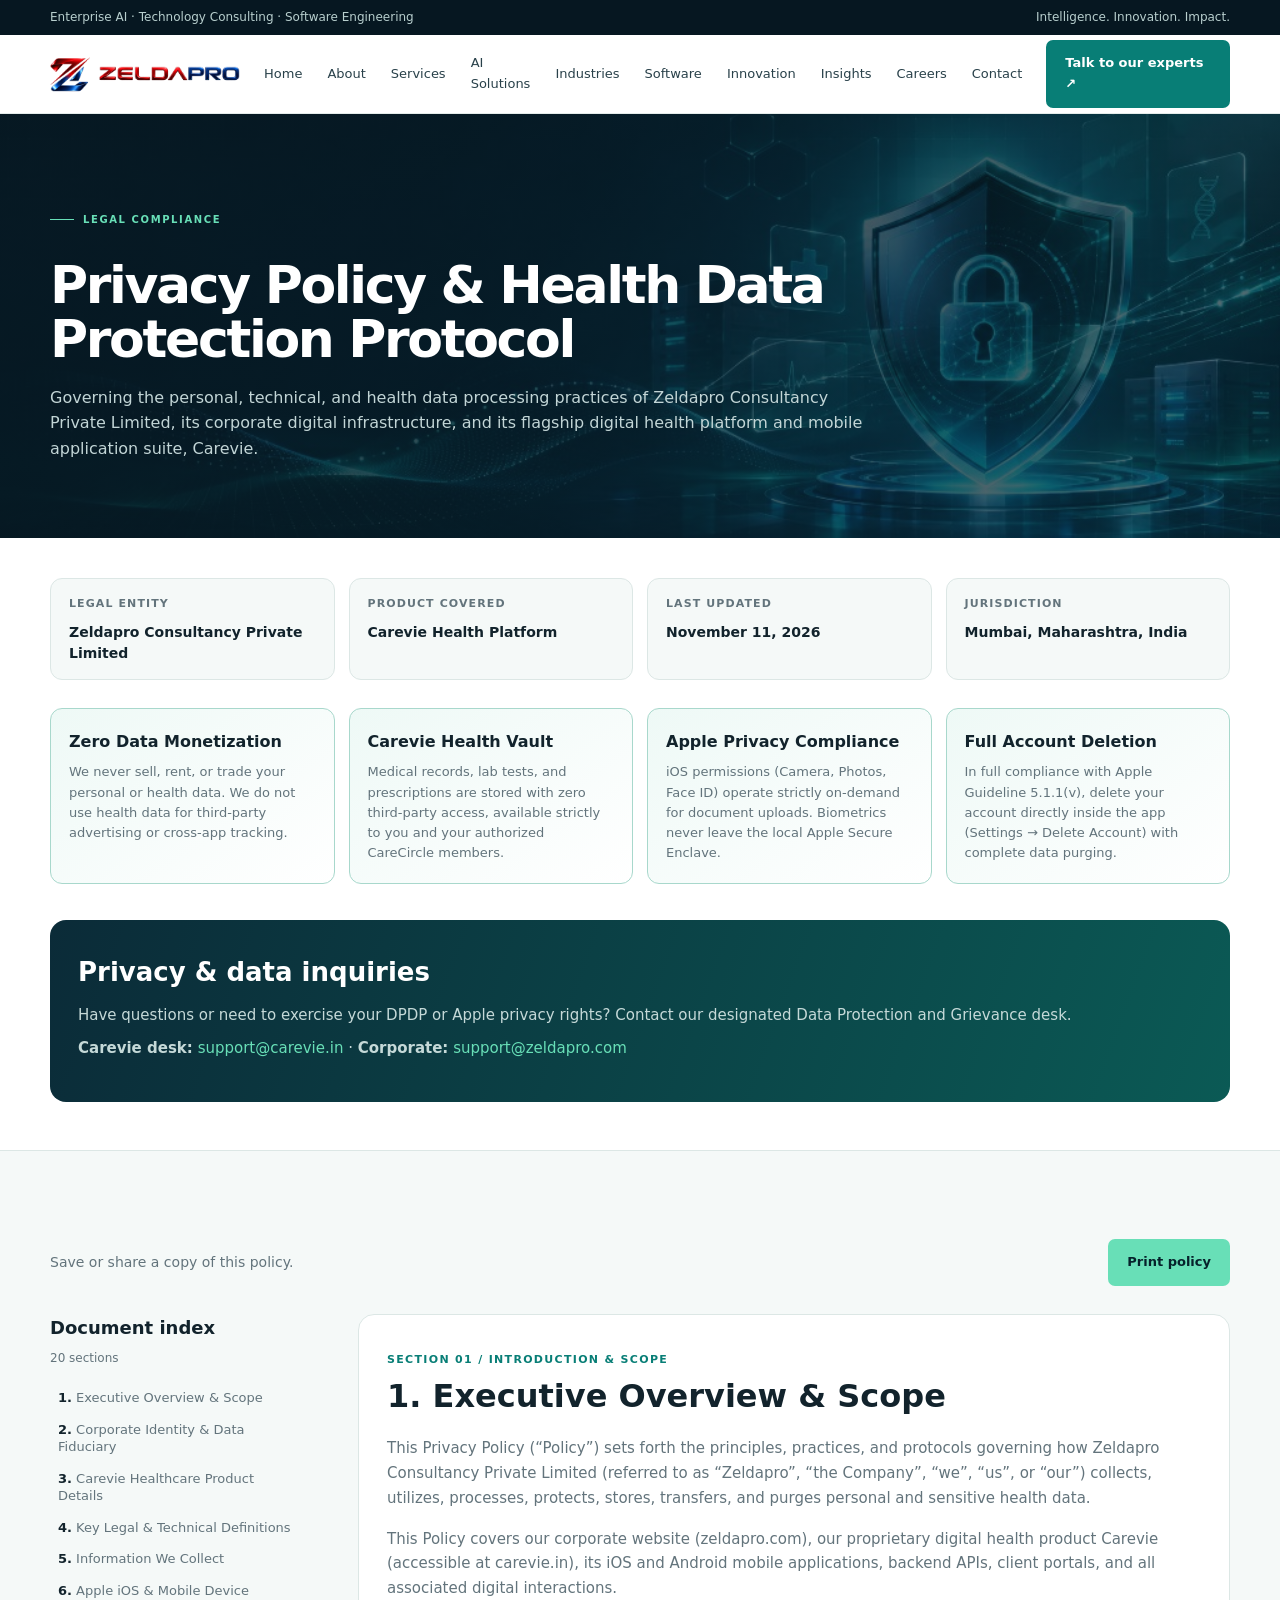
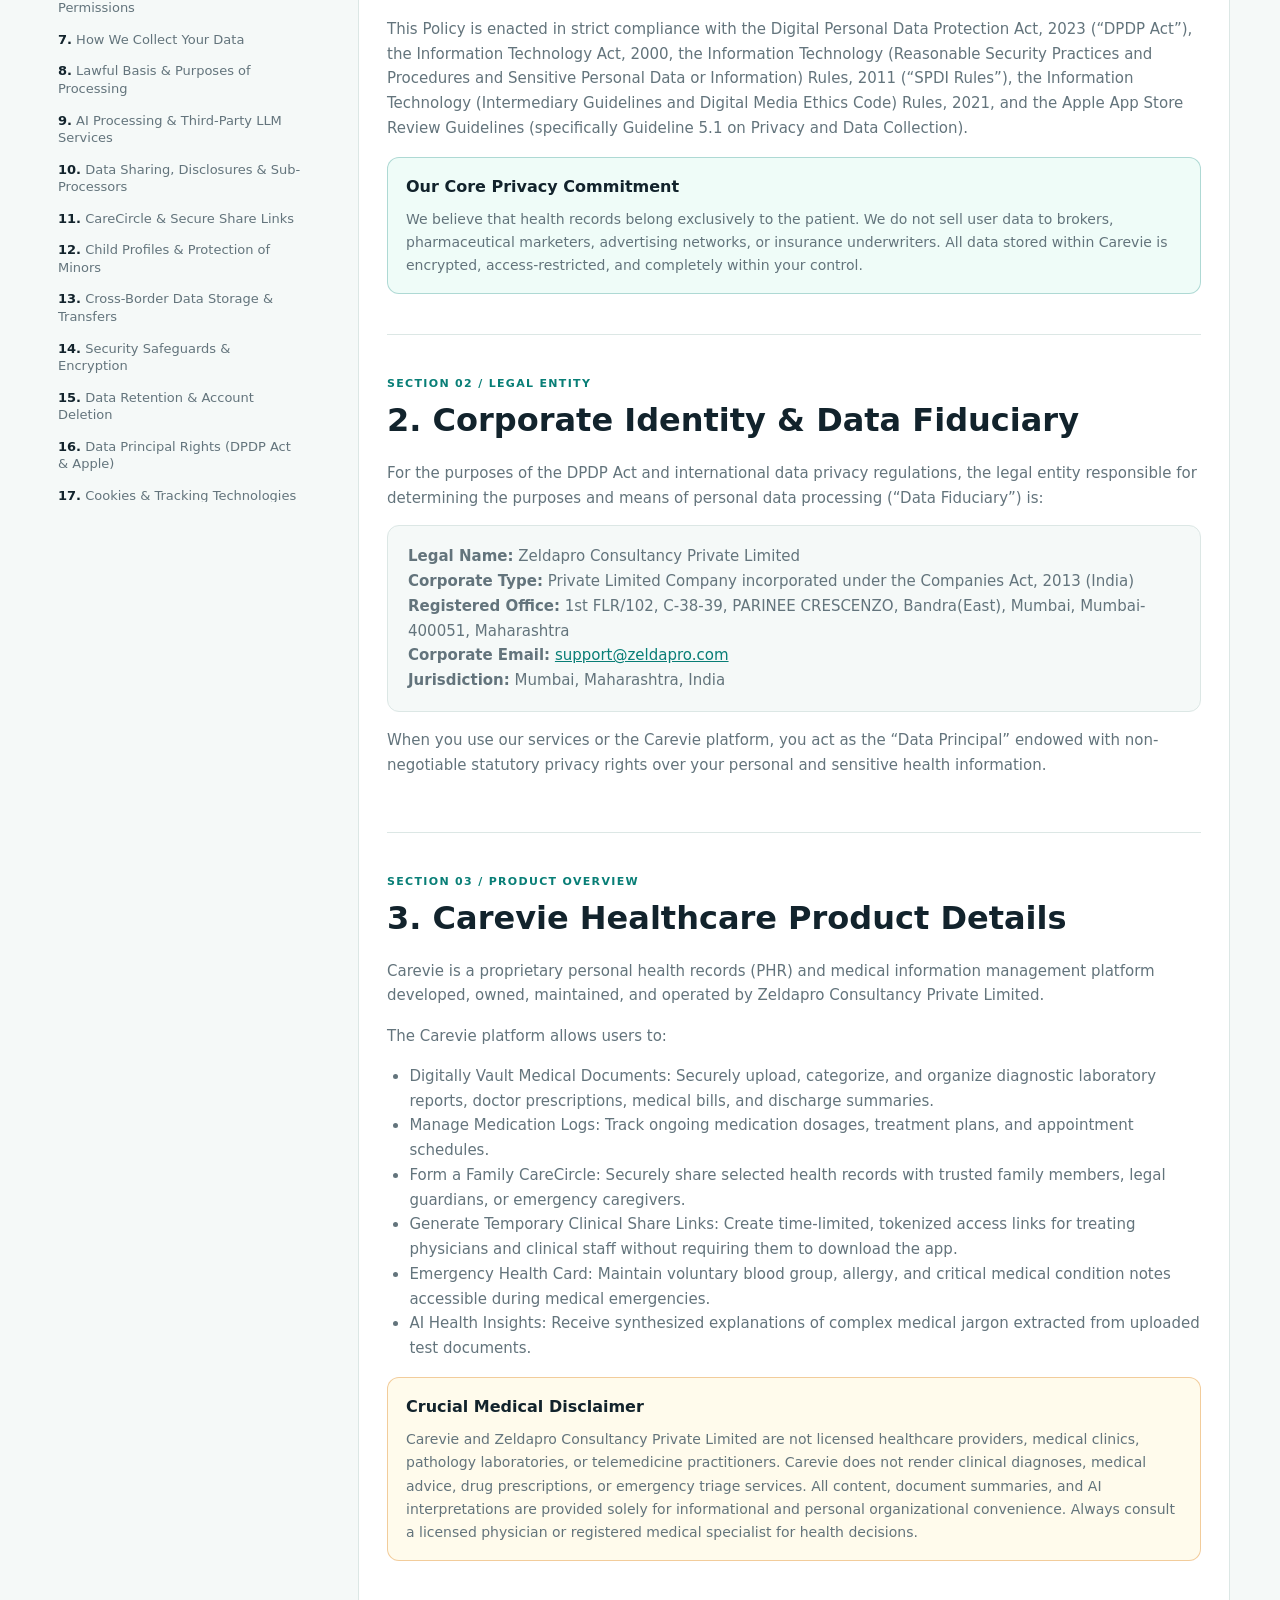
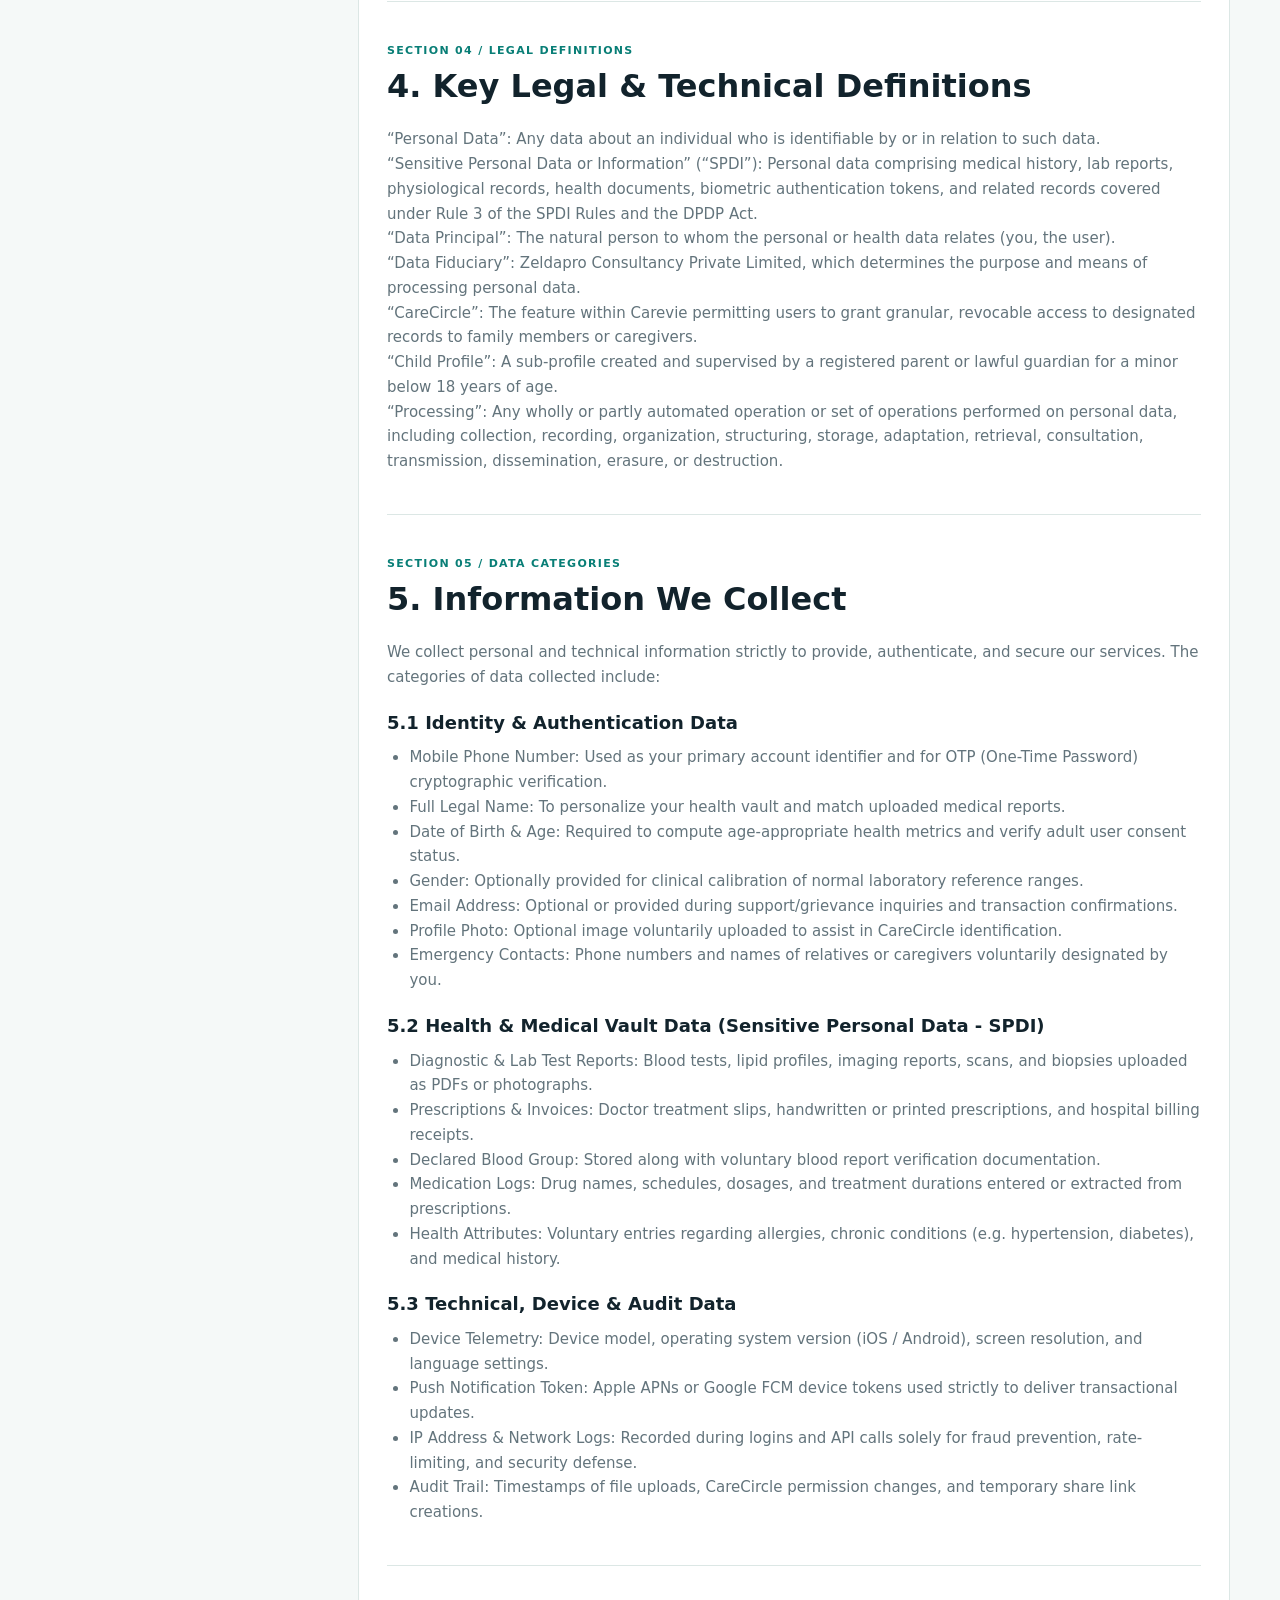
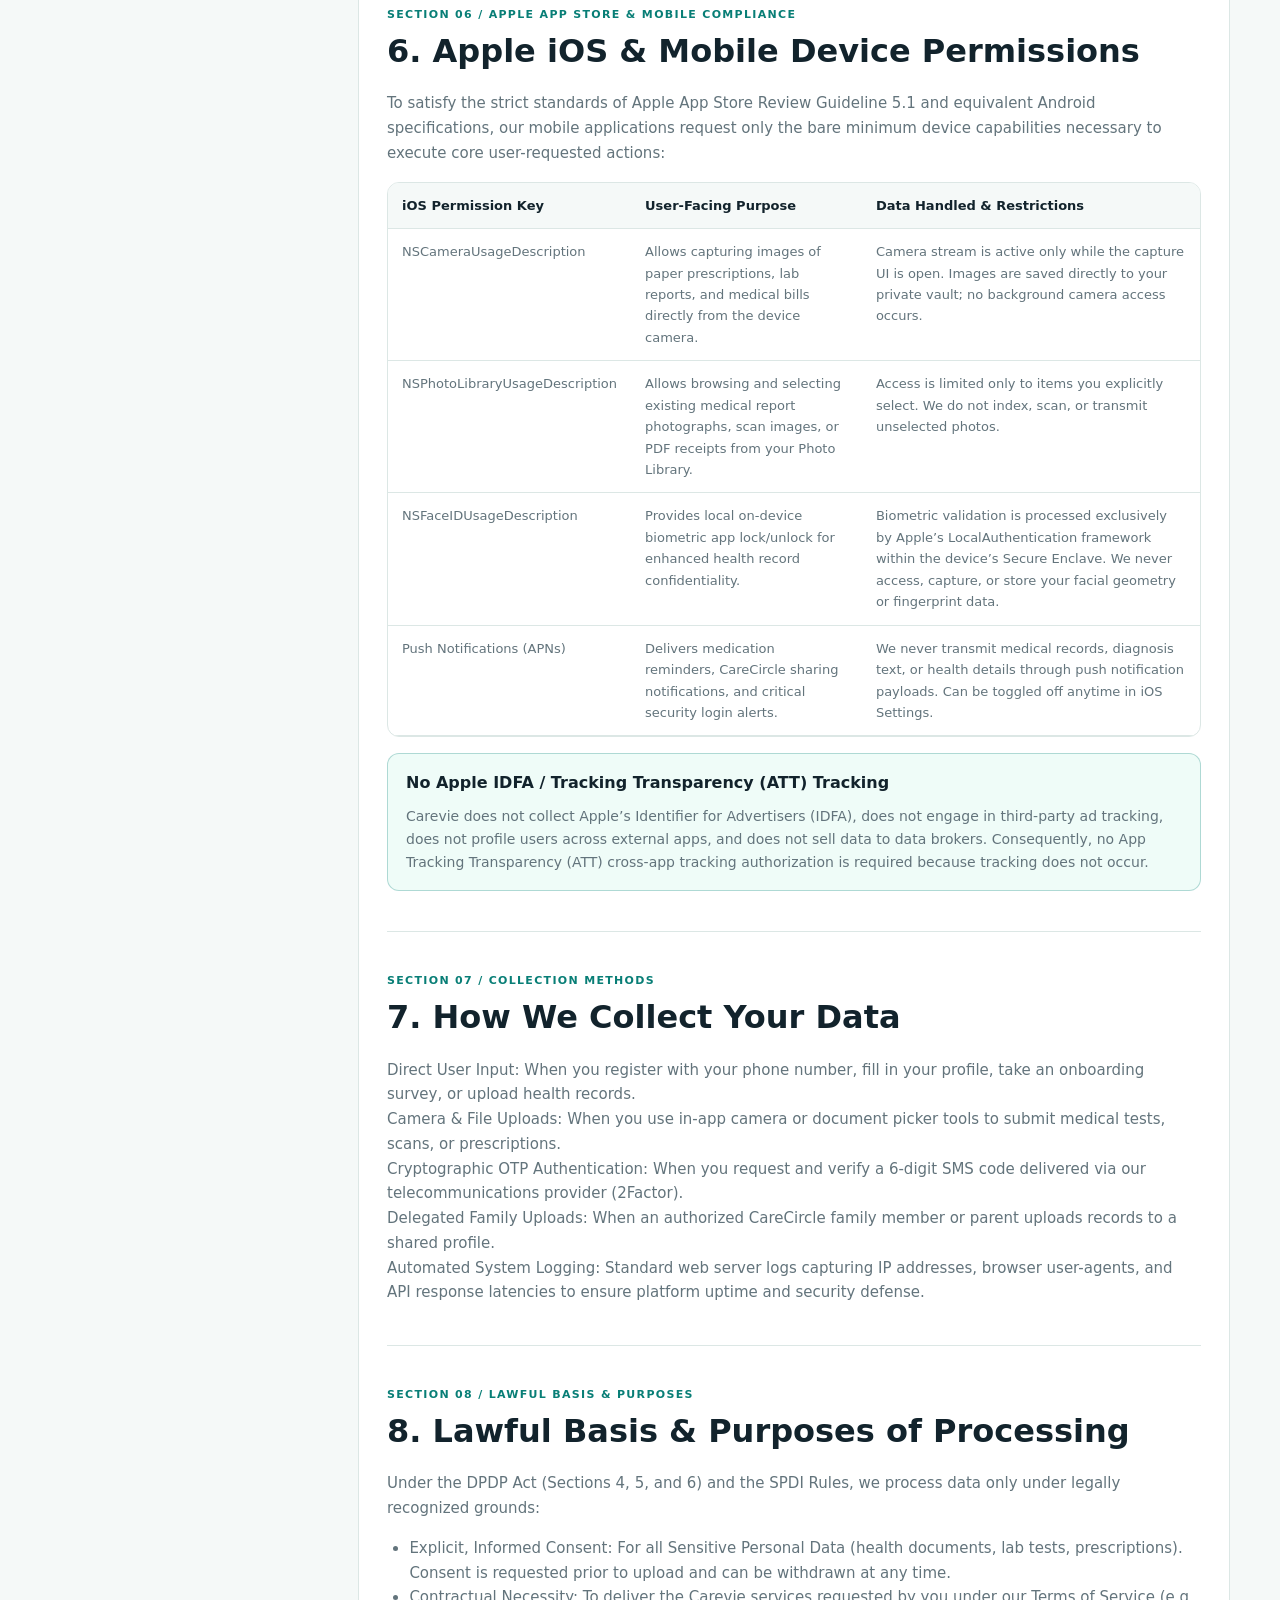
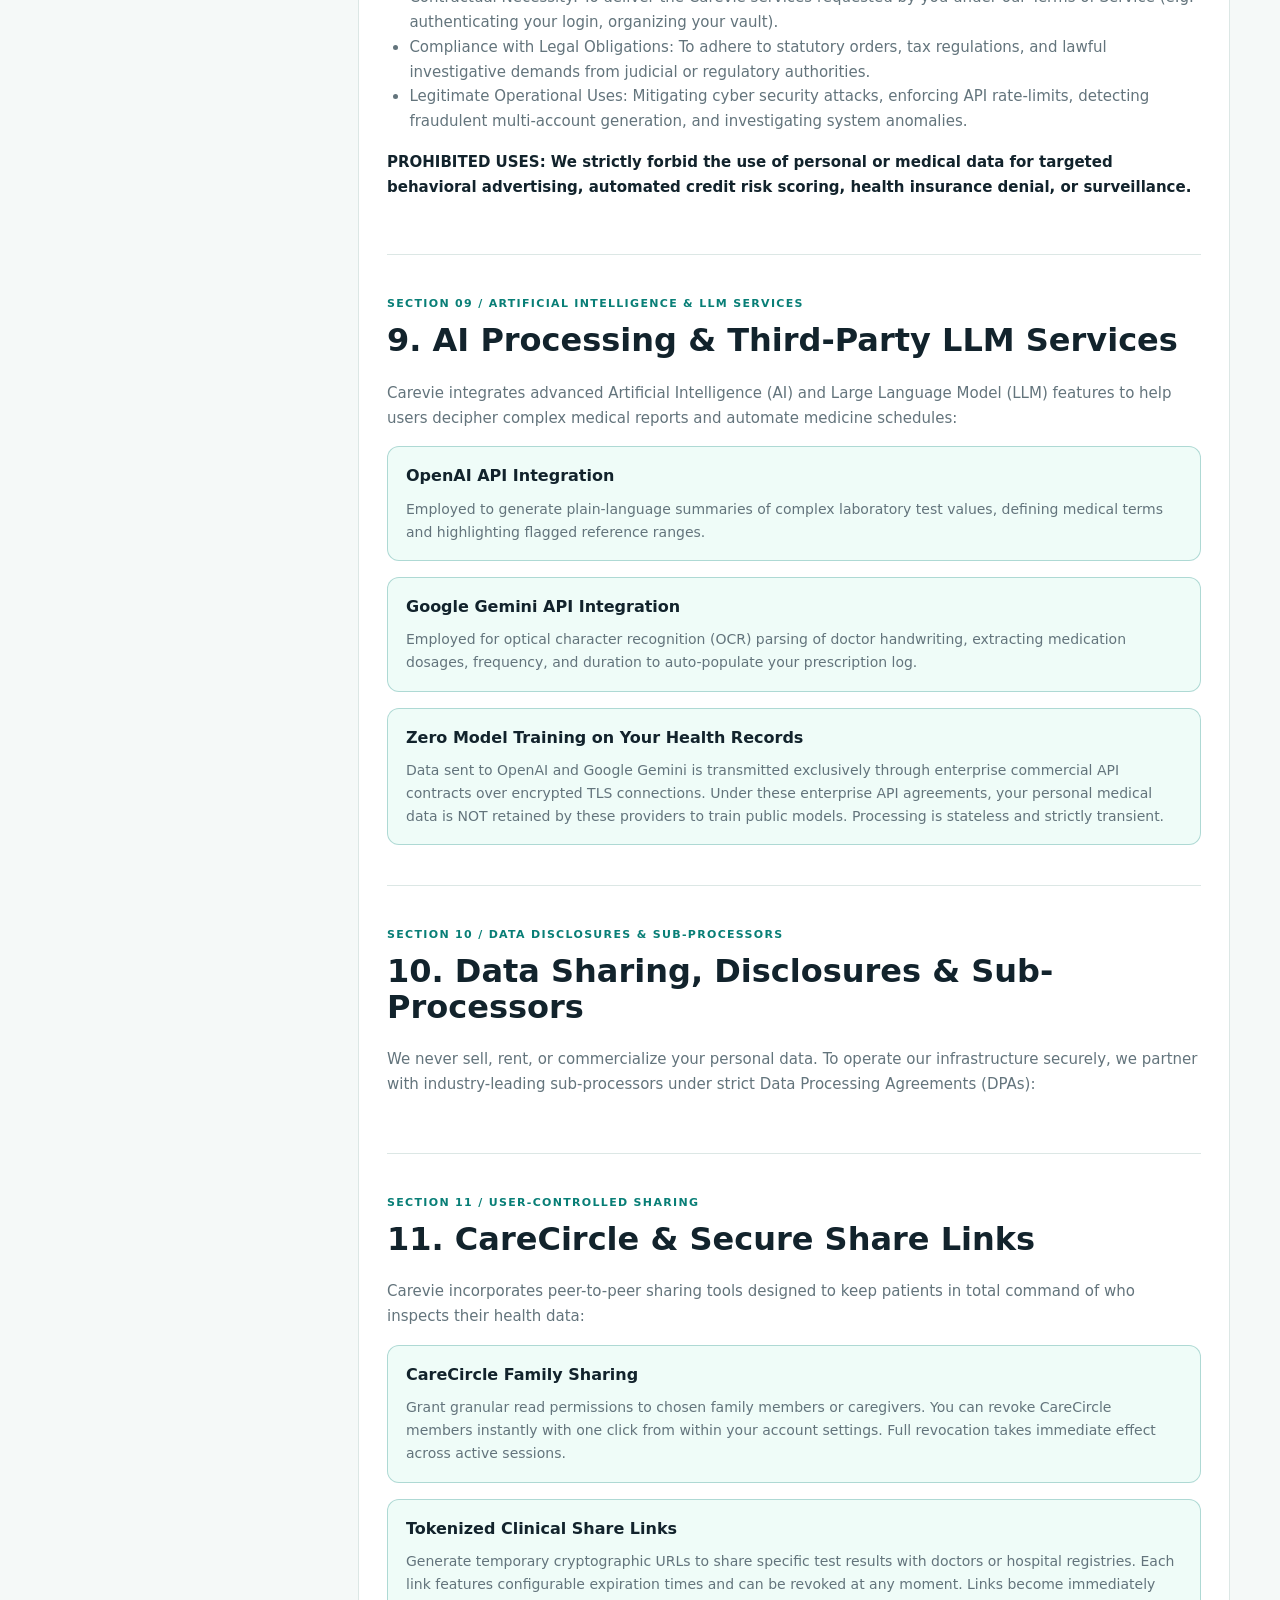
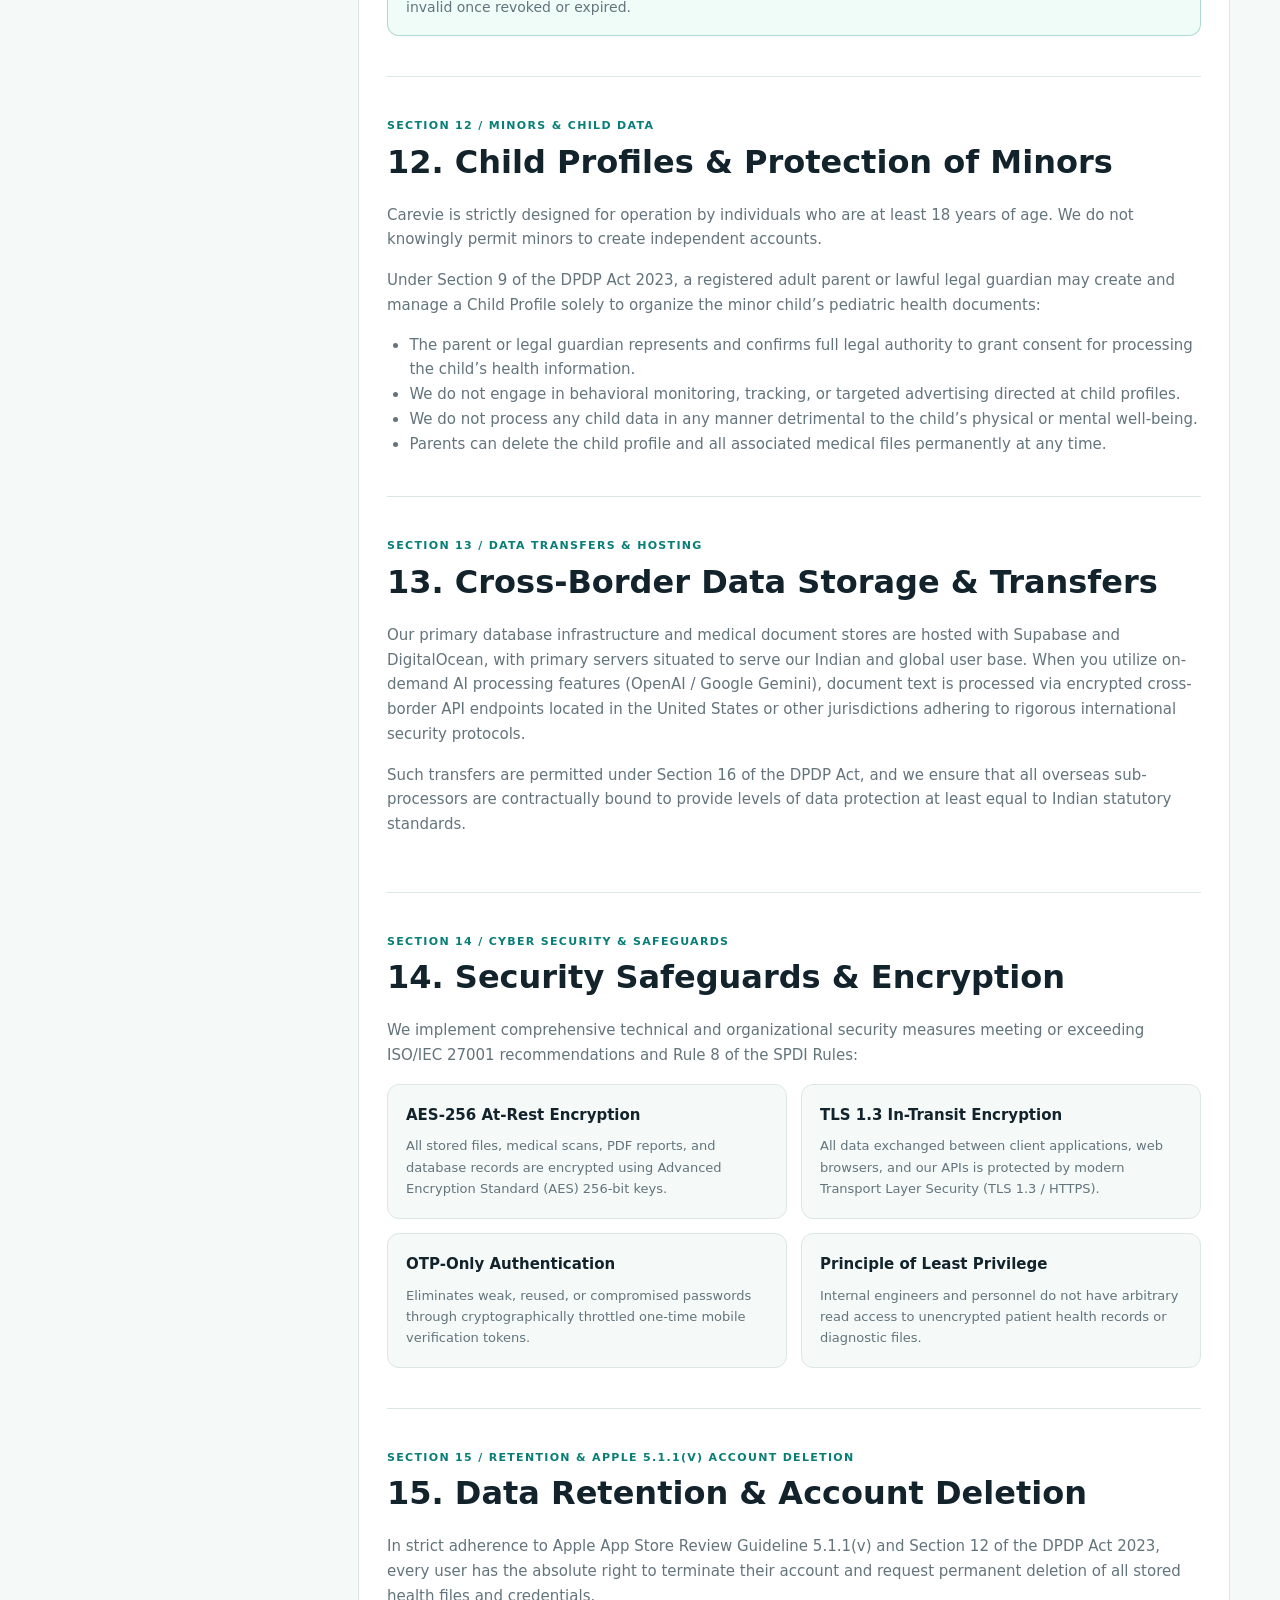
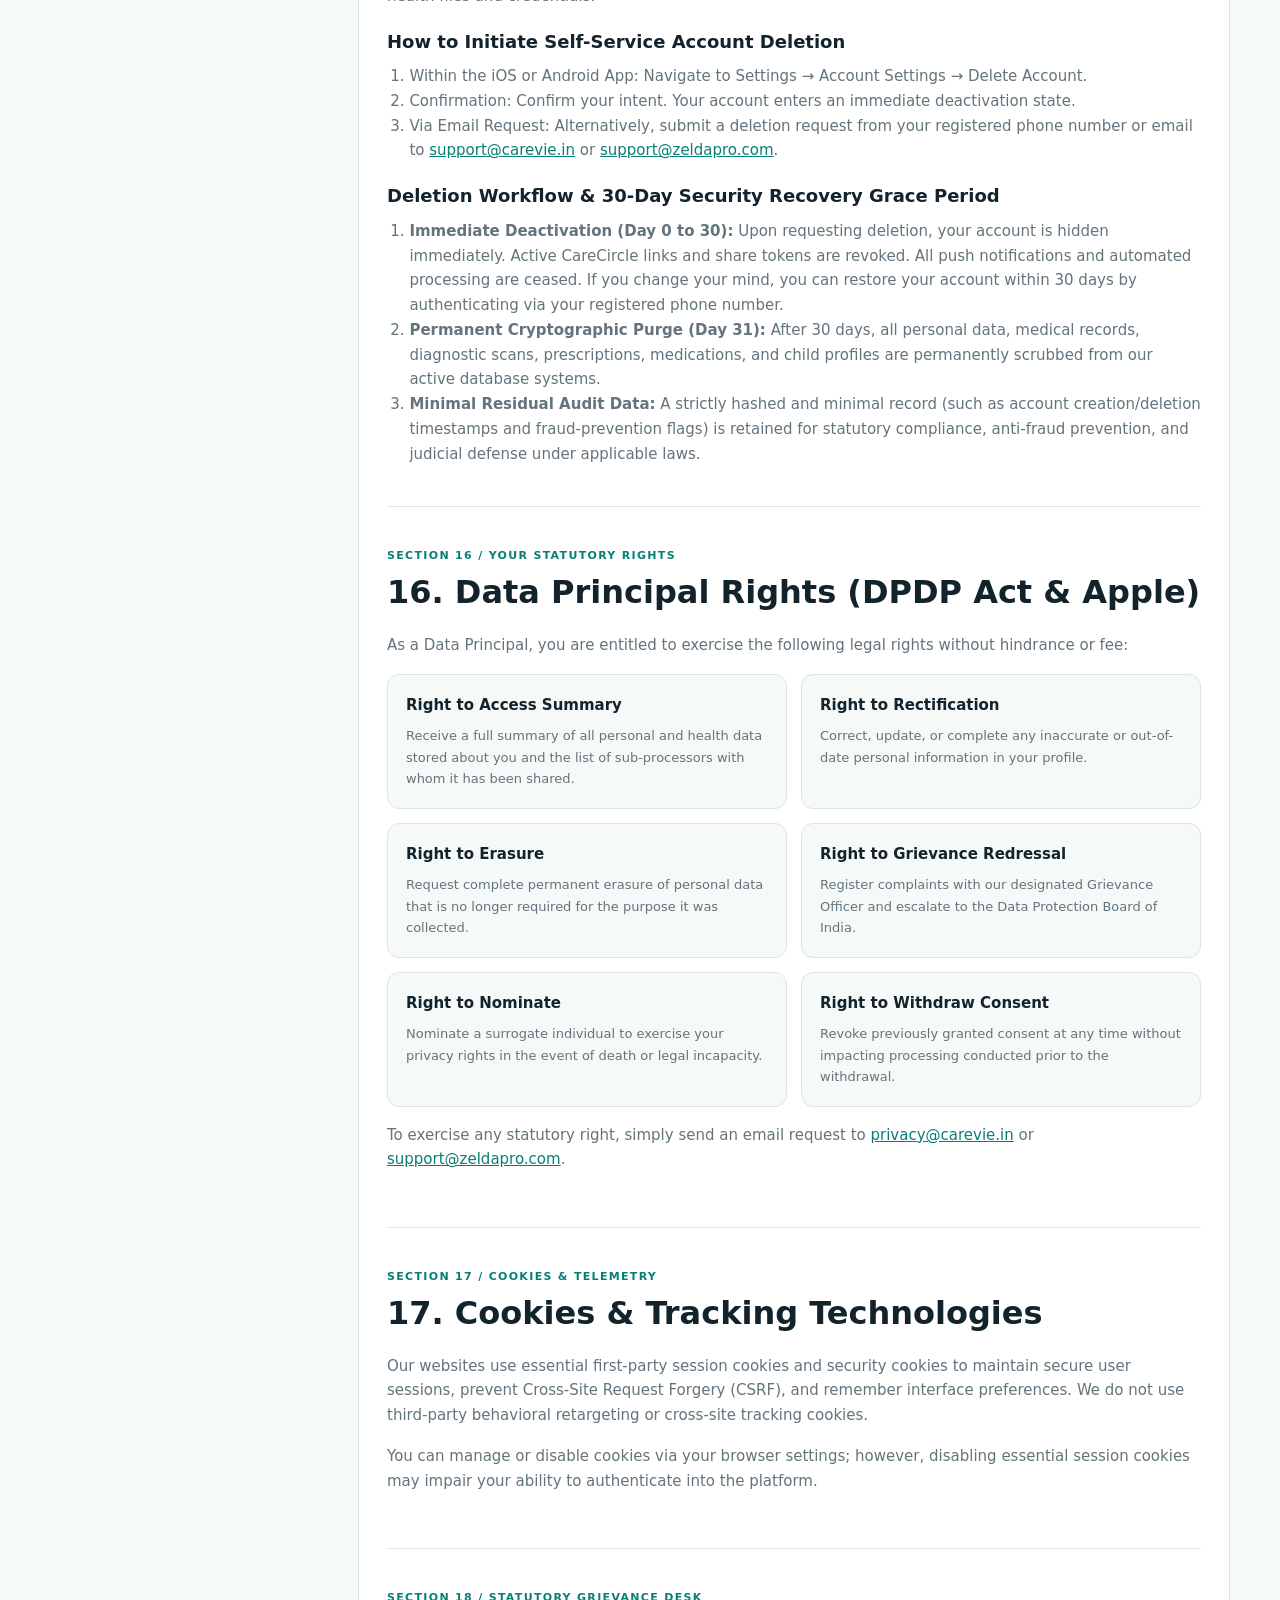
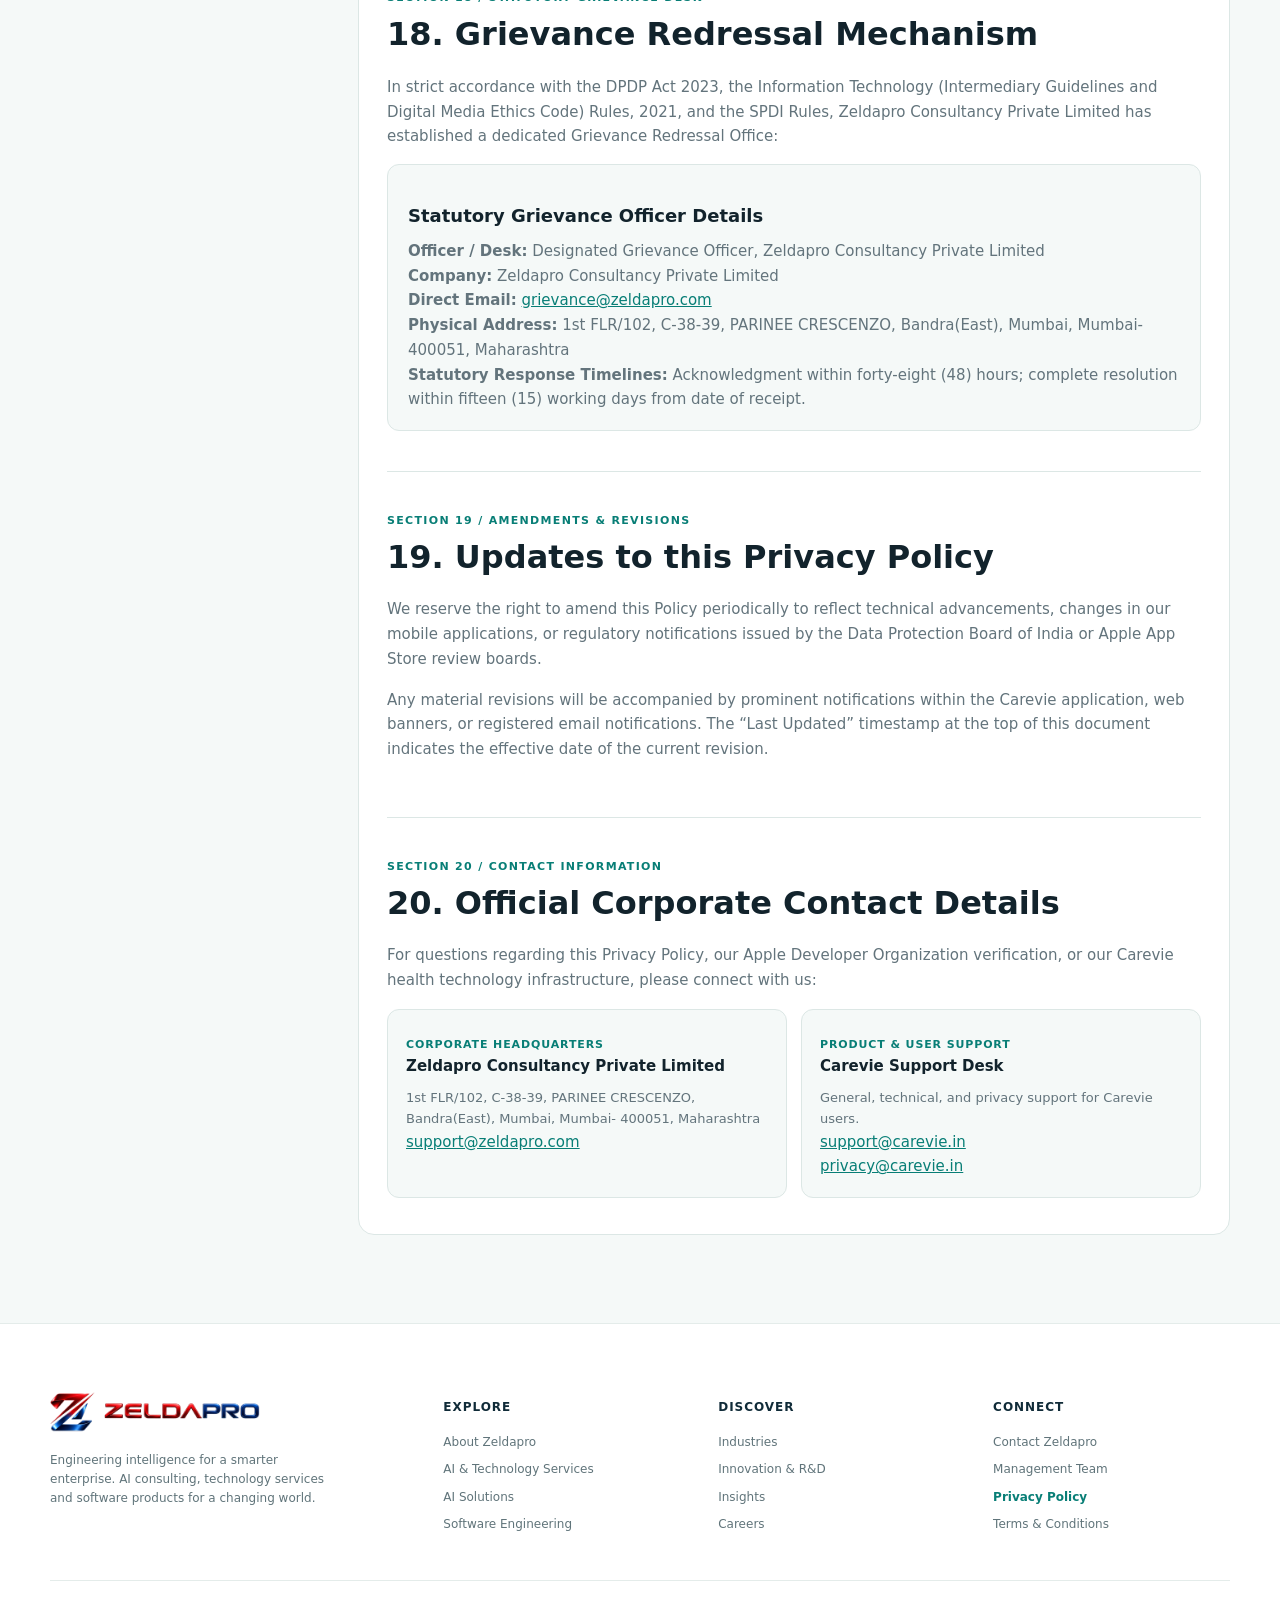
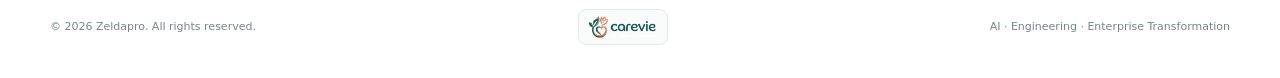
==== privacy.html @ 81f926fd "first commit" ====
<!doctype html>
<html lang="en"><head><meta charset="utf-8"><meta name="viewport" content="width=device-width, initial-scale=1">
<title>Privacy Policy | Zeldapro</title><meta name="description" content="Governing the personal, technical, and health data processing practices of Zeldapro Consultancy Private Limited, its corporate digital infrastructure, and its flagship digital health platform and mobile application suite, Carevie.">
<meta name="theme-color" content="#081d29"><link rel="icon" href="assets/Zeldalogo-CAKomwG1.png" type="image/png"><link rel="apple-touch-icon" href="assets/Zeldalogo-CAKomwG1.png"><link rel="canonical" href="https://www.zeldapro.com/privacy.html">
<meta property="og:title" content="Privacy Policy | Zeldapro"><meta property="og:description" content="Governing the personal, technical, and health data processing practices of Zeldapro Consultancy Private Limited, its corporate digital infrastructure, and its flagship digital health platform and mobile application suite, Carevie."><meta property="og:type" content="website">
<link rel="stylesheet" href="assets/styles.css"><link rel="stylesheet" href="privacy.css"></head><body data-pp-page="true">
<div class="topbar"><div class="container"><span>Enterprise AI · Technology Consulting · Software Engineering</span><span>Intelligence. Innovation. Impact.</span></div></div>
<header class="site-header"><div class="container nav"><a class="brand" href="index.html" aria-label="Zeldapro home"><img src="assets/zeldapro-logo-horizontal.png" alt="Zeldapro" class="brand-logo"></a><button class="menu-toggle" aria-label="Toggle navigation" aria-expanded="false">Menu</button><nav class="nav-links"><a class="" href="index.html">Home</a><a class="" href="about.html">About</a><a class="" href="services.html">Services</a><a class="" href="solutions.html">AI Solutions</a><a class="" href="industries.html">Industries</a><a class="" href="software.html">Software</a><a class="" href="innovation.html">Innovation</a><a class="" href="insights.html">Insights</a><a class="" href="careers.html">Careers</a><a class="" href="contact.html">Contact</a></nav><a class="nav-cta" href="contact.html">Talk to our experts ↗</a></div></header>
<main>
<section class="pp-hero" aria-labelledby="pp-hero-title">
<div class="pp-hero__bg" role="img" aria-label="Abstract technology background"></div>
<div class="container pp-hero__inner">
<p class="eyebrow">Legal compliance</p>
<h1 id="pp-hero-title">Privacy Policy &amp; Health Data Protection Protocol</h1>
<p class="pp-hero__lead">Governing the personal, technical, and health data processing practices of Zeldapro Consultancy Private Limited, its corporate digital infrastructure, and its flagship digital health platform and mobile application suite, Carevie.</p>
</div>
</section>
<section class="pp-band pp-band--meta">
<div class="container"><div class="pp-meta-grid"><article class="pp-meta-card"><p class="pp-meta-card__label">Legal entity</p><p class="pp-meta-card__value">Zeldapro Consultancy Private Limited</p></article><article class="pp-meta-card"><p class="pp-meta-card__label">Product covered</p><p class="pp-meta-card__value">Carevie Health Platform</p></article><article class="pp-meta-card"><p class="pp-meta-card__label">Last updated</p><p class="pp-meta-card__value">November 11, 2026</p></article><article class="pp-meta-card"><p class="pp-meta-card__label">Jurisdiction</p><p class="pp-meta-card__value">Mumbai, Maharashtra, India</p></article></div>
<div class="pp-highlight-grid"><article class="pp-highlight"><h2 class="pp-highlight__title">Zero Data Monetization</h2><p class="pp-highlight__body">We never sell, rent, or trade your personal or health data. We do not use health data for third-party advertising or cross-app tracking.</p></article><article class="pp-highlight"><h2 class="pp-highlight__title">Carevie Health Vault</h2><p class="pp-highlight__body">Medical records, lab tests, and prescriptions are stored with zero third-party access, available strictly to you and your authorized CareCircle members.</p></article><article class="pp-highlight"><h2 class="pp-highlight__title">Apple Privacy Compliance</h2><p class="pp-highlight__body">iOS permissions (Camera, Photos, Face ID) operate strictly on-demand for document uploads. Biometrics never leave the local Apple Secure Enclave.</p></article><article class="pp-highlight"><h2 class="pp-highlight__title">Full Account Deletion</h2><p class="pp-highlight__body">In full compliance with Apple Guideline 5.1.1(v), delete your account directly inside the app (Settings → Delete Account) with complete data purging.</p></article></div>
<div class="pp-inquiries">
<h2>Privacy &amp; data inquiries</h2>
<p>Have questions or need to exercise your DPDP or Apple privacy rights? Contact our designated Data Protection and Grievance desk.</p>
<p><strong>Carevie desk:</strong> <a href="mailto:support@carevie.in">support@carevie.in</a> · <strong>Corporate:</strong> <a href="mailto:support@zeldapro.com">support@zeldapro.com</a></p>
</div></div>
</section>
<section class="section pp-doc-section">
<div class="container">
<div class="pp-toolbar"><p>Save or share a copy of this policy.</p><button type="button" class="btn btn-primary" id="pp-print-btn">Print policy</button></div>
<div id="privacy-policy-printable" class="pp-doc-layout">
<aside class="pp-index" aria-label="Privacy policy sections">
<h2 class="pp-index__title">Document index</h2>
<p class="pp-index__count">20 sections</p>
<nav><ol class="pp-index__list"><li><a href="#section-1"><span class="pp-index__num">1.</span> Executive Overview &amp; Scope</a></li><li><a href="#section-2"><span class="pp-index__num">2.</span> Corporate Identity &amp; Data Fiduciary</a></li><li><a href="#section-3"><span class="pp-index__num">3.</span> Carevie Healthcare Product Details</a></li><li><a href="#section-4"><span class="pp-index__num">4.</span> Key Legal &amp; Technical Definitions</a></li><li><a href="#section-5"><span class="pp-index__num">5.</span> Information We Collect</a></li><li><a href="#section-6"><span class="pp-index__num">6.</span> Apple iOS &amp; Mobile Device Permissions</a></li><li><a href="#section-7"><span class="pp-index__num">7.</span> How We Collect Your Data</a></li><li><a href="#section-8"><span class="pp-index__num">8.</span> Lawful Basis &amp; Purposes of Processing</a></li><li><a href="#section-9"><span class="pp-index__num">9.</span> AI Processing &amp; Third-Party LLM Services</a></li><li><a href="#section-10"><span class="pp-index__num">10.</span> Data Sharing, Disclosures &amp; Sub-Processors</a></li><li><a href="#section-11"><span class="pp-index__num">11.</span> CareCircle &amp; Secure Share Links</a></li><li><a href="#section-12"><span class="pp-index__num">12.</span> Child Profiles &amp; Protection of Minors</a></li><li><a href="#section-13"><span class="pp-index__num">13.</span> Cross-Border Data Storage &amp; Transfers</a></li><li><a href="#section-14"><span class="pp-index__num">14.</span> Security Safeguards &amp; Encryption</a></li><li><a href="#section-15"><span class="pp-index__num">15.</span> Data Retention &amp; Account Deletion</a></li><li><a href="#section-16"><span class="pp-index__num">16.</span> Data Principal Rights (DPDP Act &amp; Apple)</a></li><li><a href="#section-17"><span class="pp-index__num">17.</span> Cookies &amp; Tracking Technologies</a></li><li><a href="#section-18"><span class="pp-index__num">18.</span> Grievance Redressal Mechanism</a></li><li><a href="#section-19"><span class="pp-index__num">19.</span> Updates to this Privacy Policy</a></li><li><a href="#section-20"><span class="pp-index__num">20.</span> Official Corporate Contact Details</a></li></ol></nav>
</aside>
<div class="pp-doc">
<header class="pp-doc__print-header">
<p class="pp-doc__print-entity">Zeldapro Consultancy Private Limited</p>
<h2 class="pp-doc__print-title">Privacy Policy &amp; Health Data Protection Protocol</h2>
<p class="pp-doc__print-updated">Last updated: November 11, 2026</p>
</header>
<article id="section-1" class="pp-section"><p class="pp-section__label">SECTION 01 / INTRODUCTION &amp; SCOPE</p><h2 class="pp-section__title">1. Executive Overview &amp; Scope</h2><div class="pp-section__body"><p>This Privacy Policy (“Policy”) sets forth the principles, practices, and protocols governing how Zeldapro Consultancy Private Limited (referred to as “Zeldapro”, “the Company”, “we”, “us”, or “our”) collects, utilizes, processes, protects, stores, transfers, and purges personal and sensitive health data.</p><p>This Policy covers our corporate website (zeldapro.com), our proprietary digital health product Carevie (accessible at carevie.in), its iOS and Android mobile applications, backend APIs, client portals, and all associated digital interactions.</p><p>This Policy is enacted in strict compliance with the Digital Personal Data Protection Act, 2023 (“DPDP Act”), the Information Technology Act, 2000, the Information Technology (Reasonable Security Practices and Procedures and Sensitive Personal Data or Information) Rules, 2011 (“SPDI Rules”), the Information Technology (Intermediary Guidelines and Digital Media Ethics Code) Rules, 2021, and the Apple App Store Review Guidelines (specifically Guideline 5.1 on Privacy and Data Collection).</p><div class="pp-callout"><h3 class="pp-callout__title">Our Core Privacy Commitment</h3><div class="pp-callout__body"><p>We believe that health records belong exclusively to the patient. We do not sell user data to brokers, pharmaceutical marketers, advertising networks, or insurance underwriters. All data stored within Carevie is encrypted, access-restricted, and completely within your control.</p></div></div></div></article>
<article id="section-2" class="pp-section"><p class="pp-section__label">SECTION 02 / LEGAL ENTITY</p><h2 class="pp-section__title">2. Corporate Identity &amp; Data Fiduciary</h2><div class="pp-section__body"><p>For the purposes of the DPDP Act and international data privacy regulations, the legal entity responsible for determining the purposes and means of personal data processing (“Data Fiduciary”) is:</p><ul class="pp-list pp-list--boxed"><li><strong>Legal Name:</strong> Zeldapro Consultancy Private Limited</li><li><strong>Corporate Type:</strong> Private Limited Company incorporated under the Companies Act, 2013 (India)</li><li><strong>Registered Office:</strong> 1st FLR/102, C-38-39, PARINEE CRESCENZO, Bandra(East), Mumbai, Mumbai- 400051, Maharashtra</li><li><strong>Corporate Email:</strong> <a href="mailto:support@zeldapro.com">support@zeldapro.com</a></li><li><strong>Jurisdiction:</strong> Mumbai, Maharashtra, India</li></ul><p>When you use our services or the Carevie platform, you act as the “Data Principal” endowed with non-negotiable statutory privacy rights over your personal and sensitive health information.</p></div></article>
<article id="section-3" class="pp-section"><p class="pp-section__label">SECTION 03 / PRODUCT OVERVIEW</p><h2 class="pp-section__title">3. Carevie Healthcare Product Details</h2><div class="pp-section__body"><p>Carevie is a proprietary personal health records (PHR) and medical information management platform developed, owned, maintained, and operated by Zeldapro Consultancy Private Limited.</p><p>The Carevie platform allows users to:</p><ul class="pp-list pp-list--disc"><li>Digitally Vault Medical Documents: Securely upload, categorize, and organize diagnostic laboratory reports, doctor prescriptions, medical bills, and discharge summaries.</li><li>Manage Medication Logs: Track ongoing medication dosages, treatment plans, and appointment schedules.</li><li>Form a Family CareCircle: Securely share selected health records with trusted family members, legal guardians, or emergency caregivers.</li><li>Generate Temporary Clinical Share Links: Create time-limited, tokenized access links for treating physicians and clinical staff without requiring them to download the app.</li><li>Emergency Health Card: Maintain voluntary blood group, allergy, and critical medical condition notes accessible during medical emergencies.</li><li>AI Health Insights: Receive synthesized explanations of complex medical jargon extracted from uploaded test documents.</li></ul><div class="pp-callout pp-callout--warning"><h3 class="pp-callout__title">Crucial Medical Disclaimer</h3><div class="pp-callout__body"><p>Carevie and Zeldapro Consultancy Private Limited are not licensed healthcare providers, medical clinics, pathology laboratories, or telemedicine practitioners. Carevie does not render clinical diagnoses, medical advice, drug prescriptions, or emergency triage services. All content, document summaries, and AI interpretations are provided solely for informational and personal organizational convenience. Always consult a licensed physician or registered medical specialist for health decisions.</p></div></div></div></article>
<article id="section-4" class="pp-section"><p class="pp-section__label">SECTION 04 / LEGAL DEFINITIONS</p><h2 class="pp-section__title">4. Key Legal &amp; Technical Definitions</h2><div class="pp-section__body"><ul class="pp-list"><li>“Personal Data”: Any data about an individual who is identifiable by or in relation to such data.</li><li>“Sensitive Personal Data or Information” (“SPDI”): Personal data comprising medical history, lab reports, physiological records, health documents, biometric authentication tokens, and related records covered under Rule 3 of the SPDI Rules and the DPDP Act.</li><li>“Data Principal”: The natural person to whom the personal or health data relates (you, the user).</li><li>“Data Fiduciary”: Zeldapro Consultancy Private Limited, which determines the purpose and means of processing personal data.</li><li>“CareCircle”: The feature within Carevie permitting users to grant granular, revocable access to designated records to family members or caregivers.</li><li>“Child Profile”: A sub-profile created and supervised by a registered parent or lawful guardian for a minor below 18 years of age.</li><li>“Processing”: Any wholly or partly automated operation or set of operations performed on personal data, including collection, recording, organization, structuring, storage, adaptation, retrieval, consultation, transmission, dissemination, erasure, or destruction.</li></ul></div></article>
<article id="section-5" class="pp-section"><p class="pp-section__label">SECTION 05 / DATA CATEGORIES</p><h2 class="pp-section__title">5. Information We Collect</h2><div class="pp-section__body"><p>We collect personal and technical information strictly to provide, authenticate, and secure our services. The categories of data collected include:</p><h3 class="pp-subheading">5.1 Identity & Authentication Data</h3><ul class="pp-list pp-list--disc"><li>Mobile Phone Number: Used as your primary account identifier and for OTP (One-Time Password) cryptographic verification.</li><li>Full Legal Name: To personalize your health vault and match uploaded medical reports.</li><li>Date of Birth &amp; Age: Required to compute age-appropriate health metrics and verify adult user consent status.</li><li>Gender: Optionally provided for clinical calibration of normal laboratory reference ranges.</li><li>Email Address: Optional or provided during support/grievance inquiries and transaction confirmations.</li><li>Profile Photo: Optional image voluntarily uploaded to assist in CareCircle identification.</li><li>Emergency Contacts: Phone numbers and names of relatives or caregivers voluntarily designated by you.</li></ul><h3 class="pp-subheading">5.2 Health & Medical Vault Data (Sensitive Personal Data - SPDI)</h3><ul class="pp-list pp-list--disc"><li>Diagnostic &amp; Lab Test Reports: Blood tests, lipid profiles, imaging reports, scans, and biopsies uploaded as PDFs or photographs.</li><li>Prescriptions &amp; Invoices: Doctor treatment slips, handwritten or printed prescriptions, and hospital billing receipts.</li><li>Declared Blood Group: Stored along with voluntary blood report verification documentation.</li><li>Medication Logs: Drug names, schedules, dosages, and treatment durations entered or extracted from prescriptions.</li><li>Health Attributes: Voluntary entries regarding allergies, chronic conditions (e.g. hypertension, diabetes), and medical history.</li></ul><h3 class="pp-subheading">5.3 Technical, Device & Audit Data</h3><ul class="pp-list pp-list--disc"><li>Device Telemetry: Device model, operating system version (iOS / Android), screen resolution, and language settings.</li><li>Push Notification Token: Apple APNs or Google FCM device tokens used strictly to deliver transactional updates.</li><li>IP Address &amp; Network Logs: Recorded during logins and API calls solely for fraud prevention, rate-limiting, and security defense.</li><li>Audit Trail: Timestamps of file uploads, CareCircle permission changes, and temporary share link creations.</li></ul></div></article>
<article id="section-6" class="pp-section"><p class="pp-section__label">SECTION 06 / APPLE APP STORE &amp; MOBILE COMPLIANCE</p><h2 class="pp-section__title">6. Apple iOS &amp; Mobile Device Permissions</h2><div class="pp-section__body"><p>To satisfy the strict standards of Apple App Store Review Guideline 5.1 and equivalent Android specifications, our mobile applications request only the bare minimum device capabilities necessary to execute core user-requested actions:</p><div class="pp-table-wrap"><table class="pp-table"><thead><tr><th>iOS Permission Key</th><th>User-Facing Purpose</th><th>Data Handled &amp; Restrictions</th></tr></thead><tbody><tr><td>NSCameraUsageDescription</td><td>Allows capturing images of paper prescriptions, lab reports, and medical bills directly from the device camera.</td><td>Camera stream is active only while the capture UI is open. Images are saved directly to your private vault; no background camera access occurs.</td></tr><tr><td>NSPhotoLibraryUsageDescription</td><td>Allows browsing and selecting existing medical report photographs, scan images, or PDF receipts from your Photo Library.</td><td>Access is limited only to items you explicitly select. We do not index, scan, or transmit unselected photos.</td></tr><tr><td>NSFaceIDUsageDescription</td><td>Provides local on-device biometric app lock/unlock for enhanced health record confidentiality.</td><td>Biometric validation is processed exclusively by Apple’s LocalAuthentication framework within the device’s Secure Enclave. We never access, capture, or store your facial geometry or fingerprint data.</td></tr><tr><td>Push Notifications (APNs)</td><td>Delivers medication reminders, CareCircle sharing notifications, and critical security login alerts.</td><td>We never transmit medical records, diagnosis text, or health details through push notification payloads. Can be toggled off anytime in iOS Settings.</td></tr></tbody></table></div><div class="pp-callout"><h3 class="pp-callout__title">No Apple IDFA / Tracking Transparency (ATT) Tracking</h3><div class="pp-callout__body"><p>Carevie does not collect Apple’s Identifier for Advertisers (IDFA), does not engage in third-party ad tracking, does not profile users across external apps, and does not sell data to data brokers. Consequently, no App Tracking Transparency (ATT) cross-app tracking authorization is required because tracking does not occur.</p></div></div></div></article>
<article id="section-7" class="pp-section"><p class="pp-section__label">SECTION 07 / COLLECTION METHODS</p><h2 class="pp-section__title">7. How We Collect Your Data</h2><div class="pp-section__body"><ul class="pp-list"><li>Direct User Input: When you register with your phone number, fill in your profile, take an onboarding survey, or upload health records.</li><li>Camera &amp; File Uploads: When you use in-app camera or document picker tools to submit medical tests, scans, or prescriptions.</li><li>Cryptographic OTP Authentication: When you request and verify a 6-digit SMS code delivered via our telecommunications provider (2Factor).</li><li>Delegated Family Uploads: When an authorized CareCircle family member or parent uploads records to a shared profile.</li><li>Automated System Logging: Standard web server logs capturing IP addresses, browser user-agents, and API response latencies to ensure platform uptime and security defense.</li></ul></div></article>
<article id="section-8" class="pp-section"><p class="pp-section__label">SECTION 08 / LAWFUL BASIS &amp; PURPOSES</p><h2 class="pp-section__title">8. Lawful Basis &amp; Purposes of Processing</h2><div class="pp-section__body"><p>Under the DPDP Act (Sections 4, 5, and 6) and the SPDI Rules, we process data only under legally recognized grounds:</p><ul class="pp-list pp-list--disc"><li>Explicit, Informed Consent: For all Sensitive Personal Data (health documents, lab tests, prescriptions). Consent is requested prior to upload and can be withdrawn at any time.</li><li>Contractual Necessity: To deliver the Carevie services requested by you under our Terms of Service (e.g. authenticating your login, organizing your vault).</li><li>Compliance with Legal Obligations: To adhere to statutory orders, tax regulations, and lawful investigative demands from judicial or regulatory authorities.</li><li>Legitimate Operational Uses: Mitigating cyber security attacks, enforcing API rate-limits, detecting fraudulent multi-account generation, and investigating system anomalies.</li></ul><p class="pp-emphasis">PROHIBITED USES: We strictly forbid the use of personal or medical data for targeted behavioral advertising, automated credit risk scoring, health insurance denial, or surveillance.</p></div></article>
<article id="section-9" class="pp-section"><p class="pp-section__label">SECTION 09 / ARTIFICIAL INTELLIGENCE &amp; LLM SERVICES</p><h2 class="pp-section__title">9. AI Processing &amp; Third-Party LLM Services</h2><div class="pp-section__body"><p>Carevie integrates advanced Artificial Intelligence (AI) and Large Language Model (LLM) features to help users decipher complex medical reports and automate medicine schedules:</p><div class="pp-callout"><h3 class="pp-callout__title">OpenAI API Integration</h3><div class="pp-callout__body"><p>Employed to generate plain-language summaries of complex laboratory test values, defining medical terms and highlighting flagged reference ranges.</p></div></div><div class="pp-callout"><h3 class="pp-callout__title">Google Gemini API Integration</h3><div class="pp-callout__body"><p>Employed for optical character recognition (OCR) parsing of doctor handwriting, extracting medication dosages, frequency, and duration to auto-populate your prescription log.</p></div></div><div class="pp-callout"><h3 class="pp-callout__title">Zero Model Training on Your Health Records</h3><div class="pp-callout__body"><p>Data sent to OpenAI and Google Gemini is transmitted exclusively through enterprise commercial API contracts over encrypted TLS connections. Under these enterprise API agreements, your personal medical data is NOT retained by these providers to train public models. Processing is stateless and strictly transient.</p></div></div></div></article>
<article id="section-10" class="pp-section"><p class="pp-section__label">SECTION 10 / DATA DISCLOSURES &amp; SUB-PROCESSORS</p><h2 class="pp-section__title">10. Data Sharing, Disclosures &amp; Sub-Processors</h2><div class="pp-section__body"><p>We never sell, rent, or commercialize your personal data. To operate our infrastructure securely, we partner with industry-leading sub-processors under strict Data Processing Agreements (DPAs):</p><div class="pp-processor-grid"></div></div></article>
<article id="section-11" class="pp-section"><p class="pp-section__label">SECTION 11 / USER-CONTROLLED SHARING</p><h2 class="pp-section__title">11. CareCircle &amp; Secure Share Links</h2><div class="pp-section__body"><p>Carevie incorporates peer-to-peer sharing tools designed to keep patients in total command of who inspects their health data:</p><div class="pp-callout"><h3 class="pp-callout__title">CareCircle Family Sharing</h3><div class="pp-callout__body"><p>Grant granular read permissions to chosen family members or caregivers. You can revoke CareCircle members instantly with one click from within your account settings. Full revocation takes immediate effect across active sessions.</p></div></div><div class="pp-callout"><h3 class="pp-callout__title">Tokenized Clinical Share Links</h3><div class="pp-callout__body"><p>Generate temporary cryptographic URLs to share specific test results with doctors or hospital registries. Each link features configurable expiration times and can be revoked at any moment. Links become immediately invalid once revoked or expired.</p></div></div></div></article>
<article id="section-12" class="pp-section"><p class="pp-section__label">SECTION 12 / MINORS &amp; CHILD DATA</p><h2 class="pp-section__title">12. Child Profiles &amp; Protection of Minors</h2><div class="pp-section__body"><p>Carevie is strictly designed for operation by individuals who are at least 18 years of age. We do not knowingly permit minors to create independent accounts.</p><p>Under Section 9 of the DPDP Act 2023, a registered adult parent or lawful legal guardian may create and manage a Child Profile solely to organize the minor child’s pediatric health documents:</p><ul class="pp-list pp-list--disc"><li>The parent or legal guardian represents and confirms full legal authority to grant consent for processing the child’s health information.</li><li>We do not engage in behavioral monitoring, tracking, or targeted advertising directed at child profiles.</li><li>We do not process any child data in any manner detrimental to the child’s physical or mental well-being.</li><li>Parents can delete the child profile and all associated medical files permanently at any time.</li></ul></div></article>
<article id="section-13" class="pp-section"><p class="pp-section__label">SECTION 13 / DATA TRANSFERS &amp; HOSTING</p><h2 class="pp-section__title">13. Cross-Border Data Storage &amp; Transfers</h2><div class="pp-section__body"><p>Our primary database infrastructure and medical document stores are hosted with Supabase and DigitalOcean, with primary servers situated to serve our Indian and global user base. When you utilize on-demand AI processing features (OpenAI / Google Gemini), document text is processed via encrypted cross-border API endpoints located in the United States or other jurisdictions adhering to rigorous international security protocols.</p><p>Such transfers are permitted under Section 16 of the DPDP Act, and we ensure that all overseas sub-processors are contractually bound to provide levels of data protection at least equal to Indian statutory standards.</p></div></article>
<article id="section-14" class="pp-section"><p class="pp-section__label">SECTION 14 / CYBER SECURITY &amp; SAFEGUARDS</p><h2 class="pp-section__title">14. Security Safeguards &amp; Encryption</h2><div class="pp-section__body"><p>We implement comprehensive technical and organizational security measures meeting or exceeding ISO/IEC 27001 recommendations and Rule 8 of the SPDI Rules:</p><div class="pp-card-grid"><article class="pp-card"><h4 class="pp-card__title">AES-256 At-Rest Encryption</h4><p class="pp-card__text">All stored files, medical scans, PDF reports, and database records are encrypted using Advanced Encryption Standard (AES) 256-bit keys.</p></article><article class="pp-card"><h4 class="pp-card__title">TLS 1.3 In-Transit Encryption</h4><p class="pp-card__text">All data exchanged between client applications, web browsers, and our APIs is protected by modern Transport Layer Security (TLS 1.3 / HTTPS).</p></article><article class="pp-card"><h4 class="pp-card__title">OTP-Only Authentication</h4><p class="pp-card__text">Eliminates weak, reused, or compromised passwords through cryptographically throttled one-time mobile verification tokens.</p></article><article class="pp-card"><h4 class="pp-card__title">Principle of Least Privilege</h4><p class="pp-card__text">Internal engineers and personnel do not have arbitrary read access to unencrypted patient health records or diagnostic files.</p></article></div></div></article>
<article id="section-15" class="pp-section"><p class="pp-section__label">SECTION 15 / RETENTION &amp; APPLE 5.1.1(v) ACCOUNT DELETION</p><h2 class="pp-section__title">15. Data Retention &amp; Account Deletion</h2><div class="pp-section__body"><p>In strict adherence to Apple App Store Review Guideline 5.1.1(v) and Section 12 of the DPDP Act 2023, every user has the absolute right to terminate their account and request permanent deletion of all stored health files and credentials.</p><h3 class="pp-subheading">How to Initiate Self-Service Account Deletion</h3><ol class="pp-list pp-list--decimal"><li>Within the iOS or Android App: Navigate to Settings → Account Settings → Delete Account.</li><li>Confirmation: Confirm your intent. Your account enters an immediate deactivation state.</li><li>Via Email Request: Alternatively, submit a deletion request from your registered phone number or email to <a href="mailto:support@carevie.in">support@carevie.in</a> or <a href="mailto:support@zeldapro.com">support@zeldapro.com</a>.</li></ol><h3 class="pp-subheading">Deletion Workflow & 30-Day Security Recovery Grace Period</h3><ol class="pp-list pp-list--decimal"><li><strong>Immediate Deactivation (Day 0 to 30):</strong> Upon requesting deletion, your account is hidden immediately. Active CareCircle links and share tokens are revoked. All push notifications and automated processing are ceased. If you change your mind, you can restore your account within 30 days by authenticating via your registered phone number.</li><li><strong>Permanent Cryptographic Purge (Day 31):</strong> After 30 days, all personal data, medical records, diagnostic scans, prescriptions, medications, and child profiles are permanently scrubbed from our active database systems.</li><li><strong>Minimal Residual Audit Data:</strong> A strictly hashed and minimal record (such as account creation/deletion timestamps and fraud-prevention flags) is retained for statutory compliance, anti-fraud prevention, and judicial defense under applicable laws.</li></ol></div></article>
<article id="section-16" class="pp-section"><p class="pp-section__label">SECTION 16 / YOUR STATUTORY RIGHTS</p><h2 class="pp-section__title">16. Data Principal Rights (DPDP Act &amp; Apple)</h2><div class="pp-section__body"><p>As a Data Principal, you are entitled to exercise the following legal rights without hindrance or fee:</p><div class="pp-card-grid"><article class="pp-card"><h4 class="pp-card__title">Right to Access Summary</h4><p class="pp-card__text">Receive a full summary of all personal and health data stored about you and the list of sub-processors with whom it has been shared.</p></article><article class="pp-card"><h4 class="pp-card__title">Right to Rectification</h4><p class="pp-card__text">Correct, update, or complete any inaccurate or out-of-date personal information in your profile.</p></article><article class="pp-card"><h4 class="pp-card__title">Right to Erasure</h4><p class="pp-card__text">Request complete permanent erasure of personal data that is no longer required for the purpose it was collected.</p></article><article class="pp-card"><h4 class="pp-card__title">Right to Grievance Redressal</h4><p class="pp-card__text">Register complaints with our designated Grievance Officer and escalate to the Data Protection Board of India.</p></article><article class="pp-card"><h4 class="pp-card__title">Right to Nominate</h4><p class="pp-card__text">Nominate a surrogate individual to exercise your privacy rights in the event of death or legal incapacity.</p></article><article class="pp-card"><h4 class="pp-card__title">Right to Withdraw Consent</h4><p class="pp-card__text">Revoke previously granted consent at any time without impacting processing conducted prior to the withdrawal.</p></article></div><p>To exercise any statutory right, simply send an email request to <a href="mailto:privacy@carevie.in">privacy@carevie.in</a> or <a href="mailto:support@zeldapro.com">support@zeldapro.com</a>.</p></div></article>
<article id="section-17" class="pp-section"><p class="pp-section__label">SECTION 17 / COOKIES &amp; TELEMETRY</p><h2 class="pp-section__title">17. Cookies &amp; Tracking Technologies</h2><div class="pp-section__body"><p>Our websites use essential first-party session cookies and security cookies to maintain secure user sessions, prevent Cross-Site Request Forgery (CSRF), and remember interface preferences. We do not use third-party behavioral retargeting or cross-site tracking cookies.</p><p>You can manage or disable cookies via your browser settings; however, disabling essential session cookies may impair your ability to authenticate into the platform.</p></div></article>
<article id="section-18" class="pp-section"><p class="pp-section__label">SECTION 18 / STATUTORY GRIEVANCE DESK</p><h2 class="pp-section__title">18. Grievance Redressal Mechanism</h2><div class="pp-section__body"><p>In strict accordance with the DPDP Act 2023, the Information Technology (Intermediary Guidelines and Digital Media Ethics Code) Rules, 2021, and the SPDI Rules, Zeldapro Consultancy Private Limited has established a dedicated Grievance Redressal Office:</p><div class="pp-list pp-list--boxed"><h3 class="pp-subheading">Statutory Grievance Officer Details</h3><ul class="pp-list"><li><strong>Officer / Desk:</strong> Designated Grievance Officer, Zeldapro Consultancy Private Limited</li><li><strong>Company:</strong> Zeldapro Consultancy Private Limited</li><li><strong>Direct Email:</strong> <a href="mailto:grievance@zeldapro.com">grievance@zeldapro.com</a></li><li><strong>Physical Address:</strong> 1st FLR/102, C-38-39, PARINEE CRESCENZO, Bandra(East), Mumbai, Mumbai- 400051, Maharashtra</li><li><strong>Statutory Response Timelines:</strong> Acknowledgment within forty-eight (48) hours; complete resolution within fifteen (15) working days from date of receipt.</li></ul></div></div></article>
<article id="section-19" class="pp-section"><p class="pp-section__label">SECTION 19 / AMENDMENTS &amp; REVISIONS</p><h2 class="pp-section__title">19. Updates to this Privacy Policy</h2><div class="pp-section__body"><p>We reserve the right to amend this Policy periodically to reflect technical advancements, changes in our mobile applications, or regulatory notifications issued by the Data Protection Board of India or Apple App Store review boards.</p><p>Any material revisions will be accompanied by prominent notifications within the Carevie application, web banners, or registered email notifications. The “Last Updated” timestamp at the top of this document indicates the effective date of the current revision.</p></div></article>
<article id="section-20" class="pp-section"><p class="pp-section__label">SECTION 20 / CONTACT INFORMATION</p><h2 class="pp-section__title">20. Official Corporate Contact Details</h2><div class="pp-section__body"><p>For questions regarding this Privacy Policy, our Apple Developer Organization verification, or our Carevie health technology infrastructure, please connect with us:</p><div class="pp-contact-grid"><article class="pp-contact-card"><p class="pp-contact-card__label">Corporate Headquarters</p><p class="pp-contact-card__title">Zeldapro Consultancy Private Limited</p><p class="pp-contact-card__text">1st FLR/102, C-38-39, PARINEE CRESCENZO, Bandra(East), Mumbai, Mumbai- 400051, Maharashtra</p><a href="mailto:support@zeldapro.com">support@zeldapro.com</a></article><article class="pp-contact-card"><p class="pp-contact-card__label">Product &amp; User Support</p><p class="pp-contact-card__title">Carevie Support Desk</p><p class="pp-contact-card__text">General, technical, and privacy support for Carevie users.</p><a href="mailto:support@carevie.in">support@carevie.in</a><br><a href="mailto:privacy@carevie.in">privacy@carevie.in</a></article></div></div></article>
</div>
</div></div>
</section>
</main>
<footer class="footer"><div class="container"><div class="footer-grid">
<div><a class="brand" href="index.html" aria-label="Zeldapro home"><img src="assets/zeldapro-logo-horizontal.png" alt="Zeldapro" class="brand-logo"></a><p style="max-width:290px;margin-top:18px">Engineering intelligence for a smarter enterprise. AI consulting, technology services and software products for a changing world.</p></div>
<div><h4>Explore</h4><a href="about.html">About Zeldapro</a><a href="services.html">AI & Technology Services</a><a href="solutions.html">AI Solutions</a><a href="software.html">Software Engineering</a></div>
<div><h4>Discover</h4><a href="industries.html">Industries</a><a href="innovation.html">Innovation & R&D</a><a href="insights.html">Insights</a><a href="careers.html">Careers</a></div>
<div class="footer-connect"><h4>Connect</h4><a href="contact.html">Contact Zeldapro</a><a href="management-team.html">Management Team</a><a href="privacy.html" class="pp-footer-active">Privacy Policy</a><a href="terms-and-conditions.html">Terms &amp; Conditions</a></div>
</div><div class="footer-bottom"><span>© <span data-year></span> Zeldapro. All rights reserved.</span><a class="footer-carevie" href="https://carevie.in/" target="_blank" rel="noopener noreferrer" aria-label="Visit Carevie at carevie.in"><img src="assets/carevie-logo-dark.png" alt="Carevie" width="88" height="22" loading="lazy" decoding="async"></a><span>AI · Engineering · Enterprise Transformation</span></div></div></footer>
<script src="assets/site.js"></script><script src="privacy.js"></script></body></html>
---- assets/styles.css ----
:root{--navy:#081d29;--navy2:#0d2a38;--teal:#087e76;--mint:#68dfb7;--ink:#12232c;--muted:#63747c;--paper:#f5f9f8;--line:#dce7e5;--white:#fff;--max:1180px}
*{box-sizing:border-box}html{scroll-behavior:smooth}body{margin:0;font-family:Inter,ui-sans-serif,system-ui,-apple-system,BlinkMacSystemFont,"Segoe UI",sans-serif;color:var(--ink);background:#fff;line-height:1.6}a{color:inherit;text-decoration:none}button,input,textarea,select{font:inherit}.container{width:min(var(--max),calc(100% - 48px));margin:auto}.topbar{background:#061721;color:#b8cfce;font-size:12px;padding:8px 0}.topbar .container{display:flex;justify-content:space-between;gap:16px}.site-header{position:sticky;top:0;z-index:50;background:rgba(8,29,41,.96);backdrop-filter:blur(14px);border-bottom:1px solid rgba(255,255,255,.09)}.nav{height:78px;display:flex;align-items:center;justify-content:space-between;gap:24px}.brand{display:flex;align-items:center;gap:11px;color:#fff;font-weight:800;letter-spacing:.14em;font-size:20px}.brand-mark{width:34px;height:34px;border:1px solid var(--mint);border-radius:10px;display:grid;place-items:center;color:var(--mint);font-size:18px;letter-spacing:0;box-shadow:0 0 22px rgba(104,223,183,.12)}.nav-links{display:flex;align-items:center;gap:25px;color:#d5e4e5;font-size:13px}.nav-links a{transition:.2s}.nav-links a:hover,.nav-links a.active{color:var(--mint)}.nav-cta,.btn{display:inline-flex;align-items:center;justify-content:center;border-radius:7px;padding:12px 18px;font-weight:700;font-size:13px;transition:.2s;border:1px solid transparent}.nav-cta,.btn-primary{background:var(--mint);color:#06222b}.nav-cta:hover,.btn-primary:hover{background:#8cf0ce;transform:translateY(-1px)}.btn-outline{border-color:rgba(255,255,255,.35);color:#fff}.btn-outline:hover{border-color:var(--mint);color:var(--mint)}.menu-toggle{display:none;background:none;border:1px solid rgba(255,255,255,.3);color:#fff;border-radius:6px;padding:8px 11px}.hero{position:relative;overflow:hidden;background:radial-gradient(ellipse at 78% 25%,rgba(8,126,118,.42),transparent 34%),radial-gradient(ellipse at 15% 85%,rgba(27,96,111,.25),transparent 38%),linear-gradient(120deg,#071923 0%,#0b2937 58%,#0c3a42 100%);color:#fff;padding:104px 0 94px}.hero:after{content:"";position:absolute;inset:0;background-image:linear-gradient(rgba(255,255,255,.035) 1px,transparent 1px),linear-gradient(90deg,rgba(255,255,255,.035) 1px,transparent 1px);background-size:54px 54px;mask-image:linear-gradient(90deg,transparent,#000 65%);pointer-events:none}.hero-grid{display:grid;grid-template-columns:1.08fr .92fr;align-items:center;gap:56px;position:relative;z-index:1}.eyebrow{display:inline-flex;align-items:center;gap:9px;text-transform:uppercase;letter-spacing:.16em;font-size:10px;font-weight:800;color:var(--mint)}.eyebrow:before{content:"";width:24px;height:1px;background:var(--mint)}h1,h2,h3,p{margin-top:0}h1{font-size:clamp(42px,5.4vw,68px);line-height:1.05;letter-spacing:-.045em;margin:20px 0 22px;max-width:760px}h1 span,.gradient-text{background:linear-gradient(90deg,#fff 0%,#75e5c1 100%);-webkit-background-clip:text;background-clip:text;color:transparent}.hero-copy{font-size:17px;color:#c1d3d5;max-width:620px;margin-bottom:30px}.hero-actions{display:flex;gap:12px;flex-wrap:wrap}.hero-note{margin-top:28px;color:#90aaae;font-size:11px;letter-spacing:.04em}.visual{min-height:390px;position:relative;display:grid;place-items:center}.orb{width:min(340px,80vw);aspect-ratio:1;border-radius:50%;border:1px solid rgba(104,223,183,.45);background:radial-gradient(circle at 50% 50%,rgba(104,223,183,.22),rgba(8,126,118,.06) 42%,transparent 68%);box-shadow:0 0 90px rgba(32,190,157,.12),inset 0 0 55px rgba(104,223,183,.08);position:relative}.orb:before,.orb:after{content:"";position:absolute;inset:12%;border:1px solid rgba(104,223,183,.28);border-radius:50%;transform:rotateX(68deg) rotateZ(25deg)}.orb:after{inset:0;transform:rotateX(68deg) rotateZ(-35deg)}.orb-core{position:absolute;inset:34%;border-radius:50%;background:radial-gradient(circle at 35% 30%,#b2ffe2,#16a98d 48%,#075d60);box-shadow:0 0 60px rgba(104,223,183,.5)}.orbit-label{position:absolute;padding:9px 13px;border:1px solid rgba(104,223,183,.3);background:rgba(6,29,39,.82);border-radius:6px;color:#d7f7eb;font-size:11px;letter-spacing:.04em;box-shadow:0 10px 35px #06172155}.ol1{top:12%;right:0}.ol2{bottom:15%;left:0}.ol3{bottom:4%;right:10%}.section{padding:88px 0}.section-soft{background:var(--paper)}.section-dark{background:var(--navy);color:#fff}.section-head{max-width:720px;margin-bottom:42px}.section-head h2{font-size:clamp(30px,3.5vw,44px);line-height:1.12;letter-spacing:-.035em;margin:14px 0}.section-head p{color:var(--muted);font-size:16px}.section-dark .section-head p{color:#b4c8ca}.cards{display:grid;grid-template-columns:repeat(3,1fr);gap:18px}.card{border:1px solid var(--line);border-radius:12px;padding:25px;background:#fff;transition:.25s}.card:hover{transform:translateY(-4px);box-shadow:0 18px 45px rgba(9,42,52,.08);border-color:#a8d8cc}.card-icon{width:42px;height:42px;border-radius:10px;background:#e6f7f1;color:#087e76;display:grid;place-items:center;font-size:19px;margin-bottom:18px}.card h3{font-size:18px;margin-bottom:8px}.card p{font-size:13px;color:var(--muted);margin:0}.card-link{display:inline-block;margin-top:17px;color:#087e76;font-size:12px;font-weight:800}.two-col{display:grid;grid-template-columns:1fr 1fr;gap:56px;align-items:center}.feature-panel{background:linear-gradient(145deg,#0a2633,#0d4b4a);border-radius:16px;padding:34px;color:#fff;min-height:320px;position:relative;overflow:hidden}.feature-panel:after{content:"";position:absolute;width:260px;height:260px;border:1px solid #7be5c155;border-radius:50%;right:-60px;bottom:-100px;box-shadow:0 0 0 28px #7be5c111,0 0 0 58px #7be5c10a}.feature-panel h3{font-size:26px;max-width:360px;line-height:1.2}.feature-panel p{color:#c4d8d7;max-width:420px}.pill-row{display:flex;flex-wrap:wrap;gap:8px;margin-top:22px}.pill{border:1px solid rgba(255,255,255,.2);border-radius:99px;padding:7px 11px;color:#d7efea;font-size:11px}.stats{display:grid;grid-template-columns:repeat(4,1fr);gap:16px;margin-top:42px}.stat{padding:20px;border-left:2px solid var(--teal)}.stat strong{display:block;font-size:25px;color:var(--navy)}.stat span{font-size:12px;color:var(--muted)}.industries{display:grid;grid-template-columns:repeat(4,1fr);gap:12px}.industry{padding:20px;border:1px solid var(--line);border-radius:10px;background:#fff}.industry b{display:block;font-size:14px;margin-bottom:5px}.industry span{font-size:12px;color:var(--muted)}.cta-band{background:linear-gradient(110deg,#0b2b38,#0b5a55);border-radius:16px;padding:42px;color:#fff;display:flex;align-items:center;justify-content:space-between;gap:30px}.cta-band h2{font-size:32px;line-height:1.15;margin:0 0 8px}.cta-band p{color:#c5d9d8;margin:0}.page-hero{background:radial-gradient(ellipse at 85% 20%,rgba(8,126,118,.35),transparent 38%),linear-gradient(120deg,#071923,#0d3440);color:#fff;padding:76px 0 70px}.page-hero h1{font-size:clamp(38px,4.8vw,56px);max-width:850px}.page-hero p{color:#c2d5d6;max-width:720px;font-size:16px}.breadcrumb{color:#8fb2b2;font-size:11px;margin-bottom:22px}.content-grid{display:grid;grid-template-columns:repeat(2,1fr);gap:20px}.content-block{padding:28px;border:1px solid var(--line);border-radius:12px}.content-block h3{margin-bottom:9px}.content-block p,.prose p,.prose li{color:var(--muted);font-size:14px}.prose{max-width:850px}.prose h2{margin-top:35px}.check-list{padding:0;list-style:none}.check-list li{padding:9px 0 9px 27px;position:relative}.check-list li:before{content:"✓";position:absolute;left:0;color:var(--teal);font-weight:900}.footer{background:#061721;color:#d5e4e5;padding:58px 0 25px}.footer-grid{display:grid;grid-template-columns:1.5fr 1fr 1fr 1fr;gap:38px}.footer h4{font-size:12px;color:#fff;letter-spacing:.08em;text-transform:uppercase}.footer p,.footer a{font-size:12px;color:#9eb5b8}.footer a{display:block;margin:8px 0}.footer a:hover{color:var(--mint)}.footer-bottom{border-top:1px solid #ffffff18;margin-top:38px;padding-top:20px;display:flex;justify-content:space-between;gap:20px;color:#789398;font-size:11px}.form-grid{display:grid;grid-template-columns:1fr 1fr;gap:14px}.field{display:flex;flex-direction:column;gap:6px}.field.full{grid-column:1/-1}.field label{font-size:12px;font-weight:700}.field input,.field textarea,.field select{border:1px solid var(--line);border-radius:7px;padding:12px 13px;background:#fff;color:var(--ink);outline:none}.field input:focus,.field textarea:focus,.field select:focus{border-color:var(--teal);box-shadow:0 0 0 3px #087e7615}.field textarea{min-height:130px;resize:vertical}.notice{font-size:11px;color:var(--muted);margin-top:12px}.tagline{font-size:12px;color:var(--mint);letter-spacing:.12em;text-transform:uppercase;font-weight:800}.product-card{background:linear-gradient(145deg,#0b2632,#0c4a48);border-radius:14px;padding:30px;color:#fff}.product-card p{color:#c1d6d4}.product-card .tagline{color:#8beac9}.small{font-size:12px;color:var(--muted)}.spacer-top{margin-top:28px}
@media(max-width:980px){.nav-links{gap:14px}.nav-links a{font-size:12px}.hero-grid{gap:25px}.cards{grid-template-columns:repeat(2,1fr)}.industries{grid-template-columns:repeat(2,1fr)}.footer-grid{grid-template-columns:1fr 1fr}}
@media(max-width:760px){.container{width:min(var(--max),calc(100% - 34px))}.topbar{display:none}.nav{height:68px}.menu-toggle{display:block}.nav-links{display:none;position:absolute;left:0;right:0;top:68px;background:#081d29;padding:18px 24px 24px;flex-direction:column;align-items:stretch;border-bottom:1px solid #ffffff20}.nav-links.open{display:flex}.nav-links a{padding:8px 0}.nav-cta{display:none}.hero{padding:70px 0 58px}.hero-grid,.two-col{grid-template-columns:1fr}.visual{min-height:290px}.orb{width:250px}.section{padding:62px 0}.cards,.content-grid{grid-template-columns:1fr}.stats{grid-template-columns:repeat(2,1fr)}.industries{grid-template-columns:1fr 1fr}.cta-band{display:block;padding:30px}.cta-band .btn{margin-top:22px}.footer-grid{grid-template-columns:1fr 1fr;gap:25px}.footer-bottom{display:block}.footer-bottom span{display:block;margin-top:8px}.form-grid{grid-template-columns:1fr}.field.full{grid-column:auto}}
@media(max-width:420px){.industries{grid-template-columns:1fr}.footer-grid{grid-template-columns:1fr}.hero-actions .btn{width:100%}}
/* Official Zeldapro logo lock-up */
.brand-logo{display:block;width:190px;height:auto;max-height:52px;object-fit:contain;object-position:left center}
.footer .brand-logo{width:210px;max-height:58px}
@media(max-width:760px){.brand-logo{width:166px;max-height:46px}}

/* Light logo zones: white navigation and footer backgrounds */
.site-header{background:rgba(255,255,255,.97);border-bottom:1px solid #e4ecea;backdrop-filter:blur(14px)}
.site-header .brand{color:#102b38}
.site-header .nav-links{color:#29414a}
.site-header .nav-links a:hover,.site-header .nav-links a.active{color:#087e76}
.site-header .nav-cta{background:#087e76;color:#fff}
.site-header .nav-cta:hover{background:#096b65;color:#fff}
.site-header .menu-toggle{border-color:#b7cbc8;color:#102b38}
.site-header .nav-links.open{background:#fff;border-bottom:1px solid #e4ecea}
.footer{background:#fff;color:#263b43;border-top:1px solid #e4ecea}
.footer h4{color:#102b38}
.footer p,.footer a{color:#60747a}
.footer a:hover{color:#087e76}
.footer-bottom{border-top:1px solid #e4ecea;color:#73868a}
.footer-connect a{display:block;margin:8px 0}
.footer .brand{color:#102b38}

.contact-layout{align-items:start}
.contact-aside{display:flex;flex-direction:column;gap:8px}
.contact-aside__intro{margin-bottom:8px}
.contact-details-panel{margin-top:8px;padding:clamp(26px,4vw,36px);border-radius:16px;color:#fff;background:linear-gradient(145deg,#0a2633 0%,#0d4b4a 55%,#0b5a55 100%);box-shadow:0 22px 50px rgba(9,42,52,.14);position:relative;overflow:hidden}
.contact-details-panel:after{content:"";position:absolute;width:220px;height:220px;border:1px solid rgba(123,229,193,.28);border-radius:50%;right:-70px;top:-90px;pointer-events:none}
.contact-details-panel__title{margin:0 0 22px;font-size:13px;font-weight:800;letter-spacing:.14em;text-transform:uppercase;color:#8beac9}
.contact-details-list{list-style:none;margin:0;padding:0;display:flex;flex-direction:column;gap:20px}
.contact-details-item{display:flex;flex-direction:column;gap:6px}
.contact-details-item__label{font-size:11px;font-weight:800;letter-spacing:.12em;text-transform:uppercase;color:#9fd9cd}
.contact-details-item__value{font-size:16px;line-height:1.55;color:#ecf7f4;font-weight:500}
a.contact-details-item__value{color:#b8f5e4;text-decoration:none;font-weight:600}
a.contact-details-item__value:hover{text-decoration:underline;color:#d7f7eb}
.contact-details-item__address{font-style:normal;font-size:15px;line-height:1.65;color:#d9ece8;max-width:38ch}
.contact-details-item--address .contact-details-item__value{max-width:none}
.contact-details-panel__note{margin:24px 0 0;padding-top:18px;border-top:1px solid rgba(255,255,255,.14);font-size:14px;line-height:1.6;color:#b8d4cf}
.contact-form-panel h3{margin-bottom:18px;font-size:20px}
@media(max-width:760px){.contact-aside__intro{margin-bottom:4px}}
.footer-bottom{align-items:center;flex-wrap:wrap;gap:14px 20px}
.footer-carevie{display:inline-flex;align-items:center;padding:6px 10px;border:1px solid #e4ecea;border-radius:8px;background:#f8fbfa;transition:border-color .2s,box-shadow .2s}
.footer-carevie:hover{border-color:#a8d8cc;box-shadow:0 8px 22px rgba(8,126,118,.1)}
.footer-carevie img{display:block;width:auto;height:22px;max-width:88px;object-fit:contain}
---- privacy.css ----
/* Privacy Policy page — pp- scoped styles only */

.pp-hero {
  position: relative;
  overflow: hidden;
  color: #fff;
  padding: 88px 0 76px;
}

.pp-hero__bg {
  position: absolute;
  inset: 0;
  background: linear-gradient(120deg, rgba(7, 25, 35, 0.88), rgba(7, 25, 35, 0.62)),
    url("assets/images/privacy-hero.jpg") center/cover no-repeat;
}

.pp-hero__inner {
  position: relative;
  z-index: 1;
}

.pp-hero .eyebrow {
  color: var(--mint);
}

.pp-hero h1 {
  font-size: clamp(34px, 4.5vw, 52px);
  max-width: 900px;
  margin-bottom: 18px;
}

.pp-hero__lead {
  max-width: 820px;
  color: #c2d5d6;
  font-size: 16px;
  margin: 0;
}

.pp-band--meta {
  border-bottom: 1px solid var(--line);
  background: #fff;
  padding: 40px 0 48px;
}

.pp-meta-grid {
  display: grid;
  gap: 14px;
  grid-template-columns: repeat(4, 1fr);
}

.pp-meta-card {
  border: 1px solid var(--line);
  border-radius: 12px;
  background: var(--paper);
  padding: 16px 18px;
}

.pp-meta-card__label {
  margin: 0;
  font-size: 11px;
  font-weight: 800;
  text-transform: uppercase;
  letter-spacing: 0.1em;
  color: var(--muted);
}

.pp-meta-card__value {
  margin: 10px 0 0;
  font-size: 14px;
  font-weight: 600;
  line-height: 1.45;
  color: var(--ink);
}

.pp-highlight-grid {
  margin-top: 28px;
  display: grid;
  gap: 14px;
  grid-template-columns: repeat(4, 1fr);
}

.pp-highlight {
  border: 1px solid #a8d8cc;
  border-radius: 12px;
  background: linear-gradient(145deg, #eef9f6, #fff);
  padding: 20px 18px;
}

.pp-highlight__title {
  margin: 0 0 8px;
  font-size: 16px;
}

.pp-highlight__body {
  margin: 0;
  font-size: 13px;
  line-height: 1.55;
  color: var(--muted);
}

.pp-inquiries {
  margin-top: 36px;
  border-radius: 16px;
  background: linear-gradient(110deg, #0b2b38, #0b5a55);
  color: #fff;
  padding: 32px 28px;
}

.pp-inquiries h2 {
  margin: 0 0 10px;
  font-size: 26px;
}

.pp-inquiries p {
  margin: 0 0 10px;
  color: #c5d9d8;
  font-size: 15px;
  line-height: 1.55;
}

.pp-inquiries a {
  color: var(--mint);
}

.pp-doc-section {
  background: var(--paper);
}

.pp-toolbar {
  display: flex;
  align-items: center;
  justify-content: space-between;
  gap: 20px;
  flex-wrap: wrap;
  margin-bottom: 28px;
}

.pp-toolbar p {
  margin: 0;
  font-size: 14px;
  color: var(--muted);
}

.pp-doc-layout {
  display: grid;
  grid-template-columns: minmax(0, 260px) 1fr;
  gap: 48px;
  align-items: start;
}

.pp-index {
  position: sticky;
  top: 96px;
  max-height: calc(100dvh - 7rem);
  overflow: auto;
}

.pp-index__title {
  margin: 0;
  font-size: 18px;
}

.pp-index__count {
  margin: 6px 0 0;
  font-size: 12px;
  color: var(--muted);
}

.pp-index__list {
  margin: 14px 0 0;
  padding: 0;
  list-style: none;
}

.pp-index__list a {
  display: block;
  padding: 7px 8px;
  border-radius: 8px;
  font-size: 13px;
  line-height: 1.35;
  color: var(--muted);
}

.pp-index__list a:hover,
.pp-index__list a:focus-visible {
  background: #fff;
  color: var(--teal);
}

.pp-index__num {
  font-weight: 700;
  color: var(--ink);
}

.pp-doc {
  border: 1px solid var(--line);
  border-radius: 16px;
  background: #fff;
  padding: 36px 28px;
  min-width: 0;
}

.pp-doc__print-header {
  display: none;
}

.pp-section {
  scroll-margin-top: 96px;
  border-bottom: 1px solid var(--line);
  padding-bottom: 40px;
  margin-bottom: 40px;
}

.pp-section:last-child {
  border-bottom: 0;
  margin-bottom: 0;
  padding-bottom: 0;
}

.pp-section__label {
  margin: 0;
  font-size: 11px;
  font-weight: 800;
  letter-spacing: 0.12em;
  text-transform: uppercase;
  color: var(--teal);
}

.pp-section__title {
  margin: 10px 0 0;
  font-size: clamp(24px, 3vw, 32px);
  line-height: 1.12;
}

.pp-section__body {
  margin-top: 22px;
  font-size: 15px;
  line-height: 1.65;
  color: var(--muted);
}

.pp-section__body > * + * {
  margin-top: 16px;
}

.pp-section__body a {
  color: var(--teal);
  text-decoration: underline;
}

.pp-subheading {
  margin: 18px 0 8px;
  font-size: 18px;
  color: var(--ink);
}

.pp-emphasis {
  font-weight: 700;
  color: var(--ink) !important;
}

.pp-list {
  margin: 0;
  padding: 0;
  list-style: none;
}

.pp-list--disc {
  list-style: disc;
  padding-left: 1.4rem;
}

.pp-list--decimal {
  list-style: decimal;
  padding-left: 1.4rem;
}

.pp-list--boxed {
  border: 1px solid var(--line);
  border-radius: 12px;
  background: var(--paper);
  padding: 18px 20px;
}

.pp-callout {
  border: 1px solid rgba(8, 126, 118, 0.28);
  border-radius: 12px;
  background: rgba(104, 223, 183, 0.1);
  padding: 16px 18px;
  color: var(--ink);
}

.pp-callout--warning {
  border-color: rgba(217, 119, 6, 0.35);
  background: rgba(255, 251, 235, 0.95);
}

.pp-callout__title {
  margin: 0 0 8px;
  font-size: 16px;
  color: var(--ink);
}

.pp-callout__body p {
  margin: 0;
  font-size: 14px;
  color: var(--muted);
}

.pp-table-wrap {
  overflow-x: auto;
  border: 1px solid var(--line);
  border-radius: 12px;
}

.pp-table {
  width: 100%;
  min-width: 640px;
  border-collapse: collapse;
  font-size: 13px;
  text-align: left;
}

.pp-table th,
.pp-table td {
  border-bottom: 1px solid var(--line);
  padding: 12px 14px;
  vertical-align: top;
}

.pp-table thead th {
  background: var(--paper);
  color: var(--ink);
  font-weight: 700;
}

.pp-processor-grid,
.pp-card-grid,
.pp-contact-grid {
  display: grid;
  gap: 14px;
}

.pp-processor-grid {
  grid-template-columns: repeat(3, 1fr);
}

.pp-card-grid {
  grid-template-columns: repeat(2, 1fr);
}

.pp-contact-grid {
  grid-template-columns: repeat(2, 1fr);
}

.pp-processor,
.pp-card,
.pp-contact-card {
  border: 1px solid var(--line);
  border-radius: 12px;
  background: var(--paper);
  padding: 18px;
}

.pp-processor__name,
.pp-card__title,
.pp-contact-card__title {
  margin: 0;
  font-weight: 700;
  color: var(--ink);
}

.pp-processor__role,
.pp-contact-card__label {
  margin: 8px 0 0;
  font-size: 11px;
  font-weight: 700;
  text-transform: uppercase;
  letter-spacing: 0.08em;
  color: var(--teal);
}

.pp-processor__detail,
.pp-card__text,
.pp-contact-card__text {
  margin: 8px 0 0;
  font-size: 13px;
  color: var(--muted);
}

.footer a.pp-footer-active {
  color: #087e76;
  font-weight: 800;
}

@media (max-width: 980px) {
  .pp-meta-grid,
  .pp-highlight-grid {
    grid-template-columns: repeat(2, 1fr);
  }

  .pp-doc-layout {
    grid-template-columns: 1fr;
  }

  .pp-index {
    position: static;
    max-height: none;
  }

  .pp-processor-grid {
    grid-template-columns: repeat(2, 1fr);
  }
}

@media (max-width: 640px) {
  .pp-meta-grid,
  .pp-highlight-grid,
  .pp-card-grid,
  .pp-contact-grid,
  .pp-processor-grid {
    grid-template-columns: 1fr;
  }

  .pp-doc {
    padding: 26px 18px;
  }
}

@media print {
  .topbar,
  .site-header,
  .footer,
  .pp-toolbar,
  .pp-index,
  .pp-hero,
  .pp-band--meta {
    display: none !important;
  }

  .pp-doc-section {
    padding: 0;
    background: #fff;
  }

  .pp-doc {
    border: 0;
    padding: 0;
  }

  .pp-doc__print-header {
    display: block;
    border-bottom: 1px solid #ccc;
    padding-bottom: 16px;
    margin-bottom: 24px;
  }

  #privacy-policy-printable a {
    color: #0284c7 !important;
    text-decoration: underline;
  }

  #privacy-policy-printable article {
    break-inside: avoid-page;
  }

  #privacy-policy-printable table {
    break-inside: avoid;
  }
}
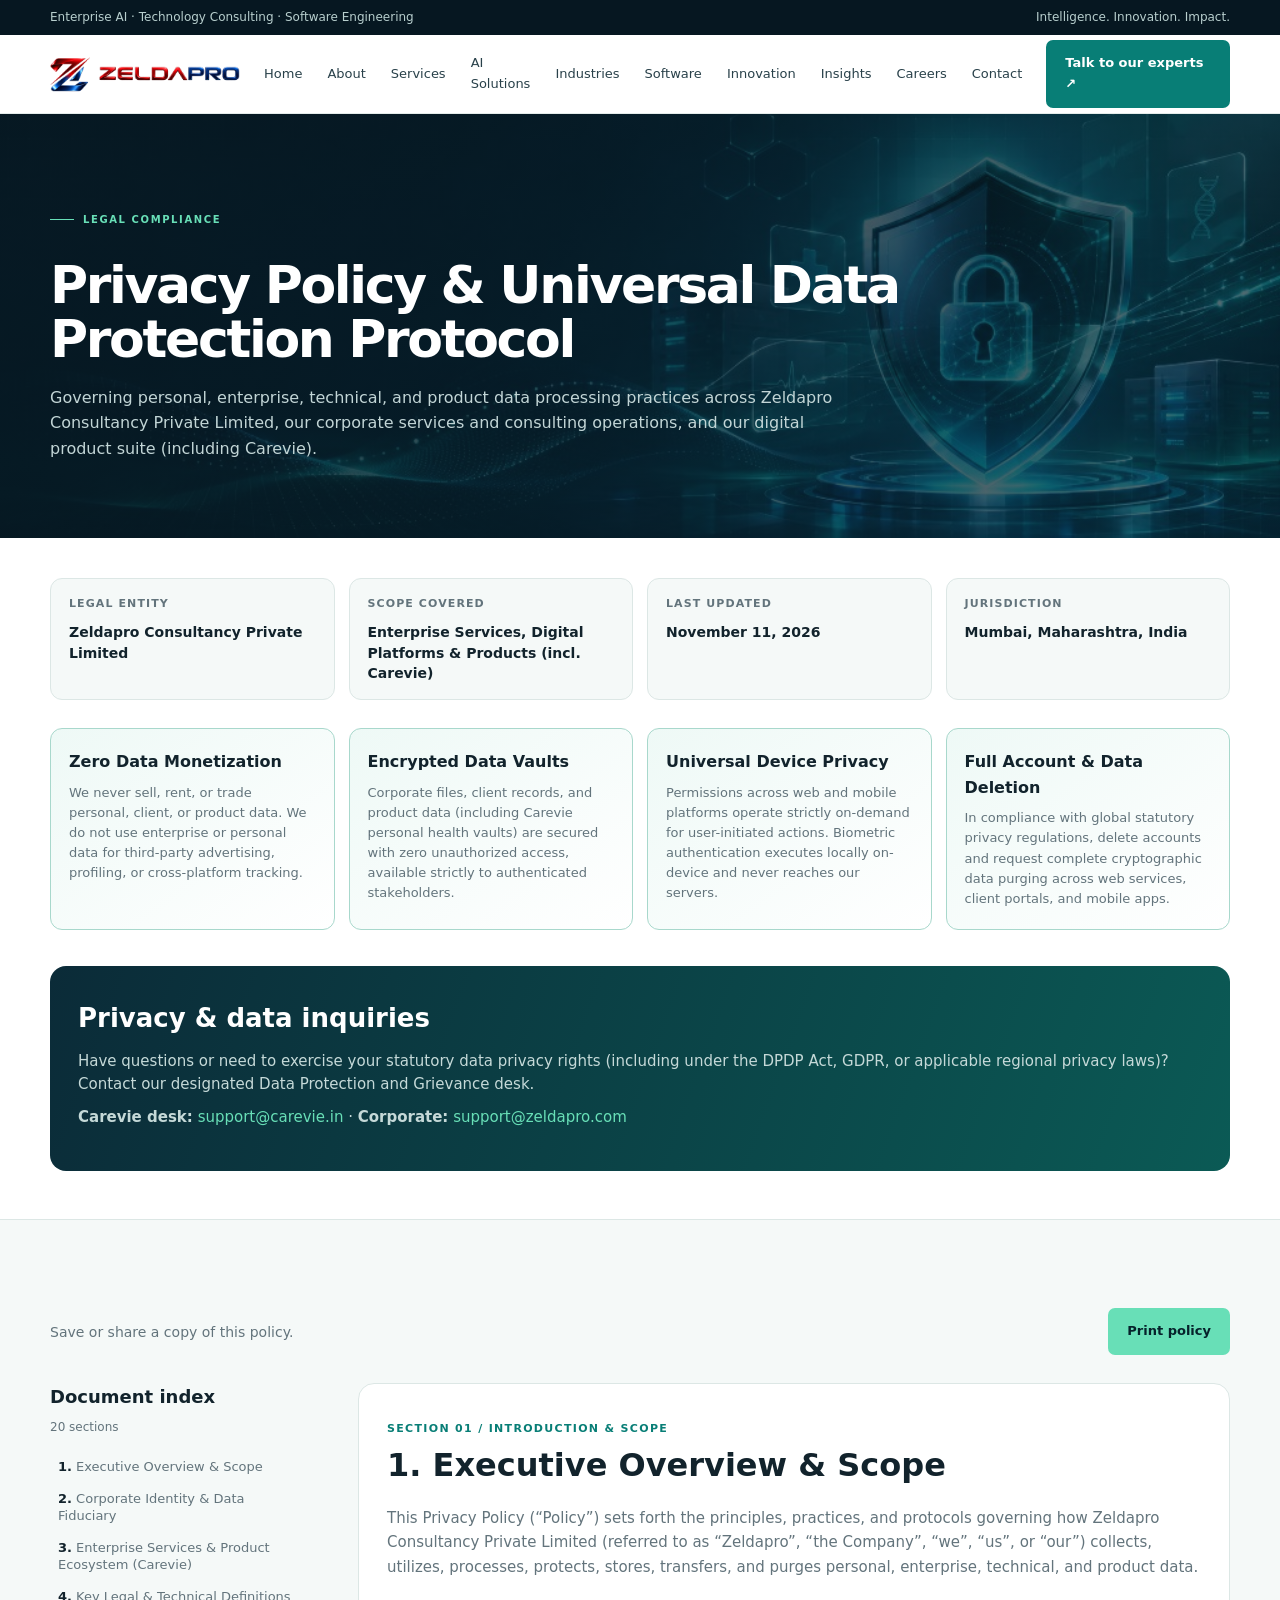
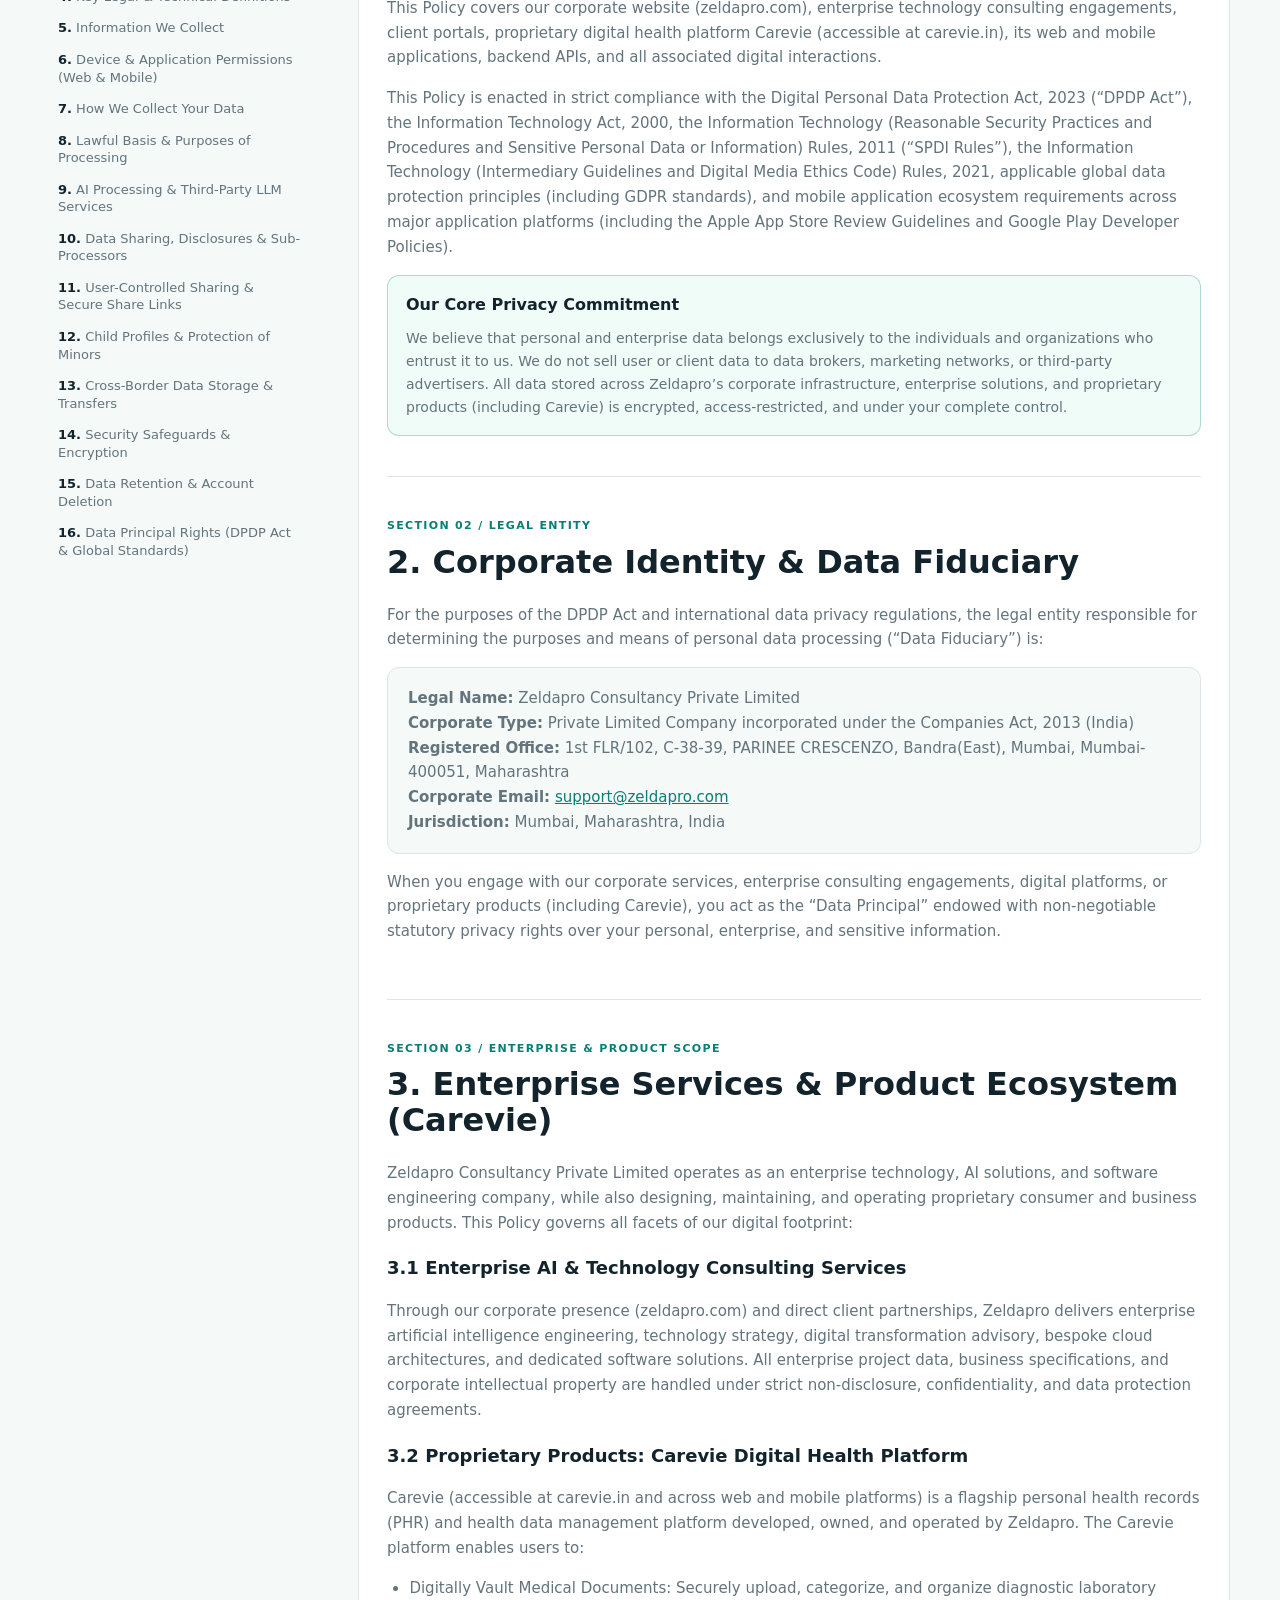
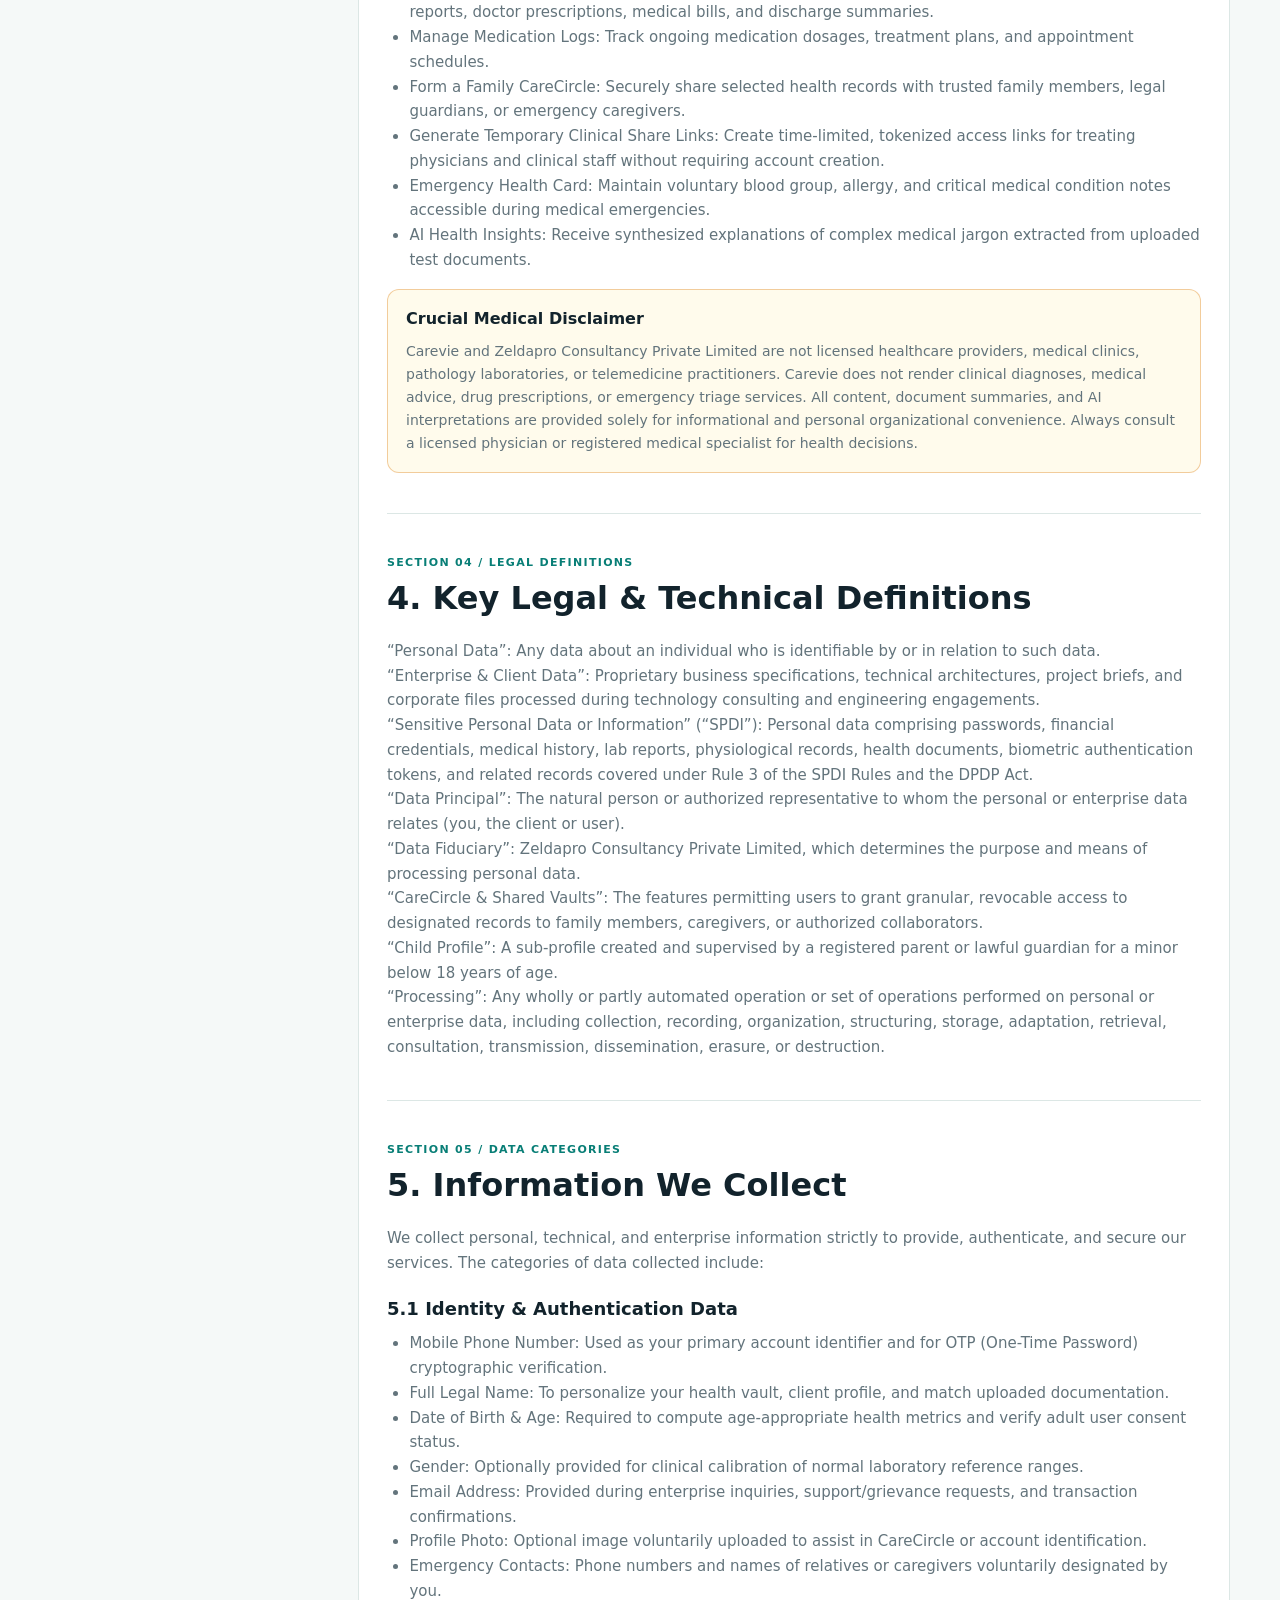
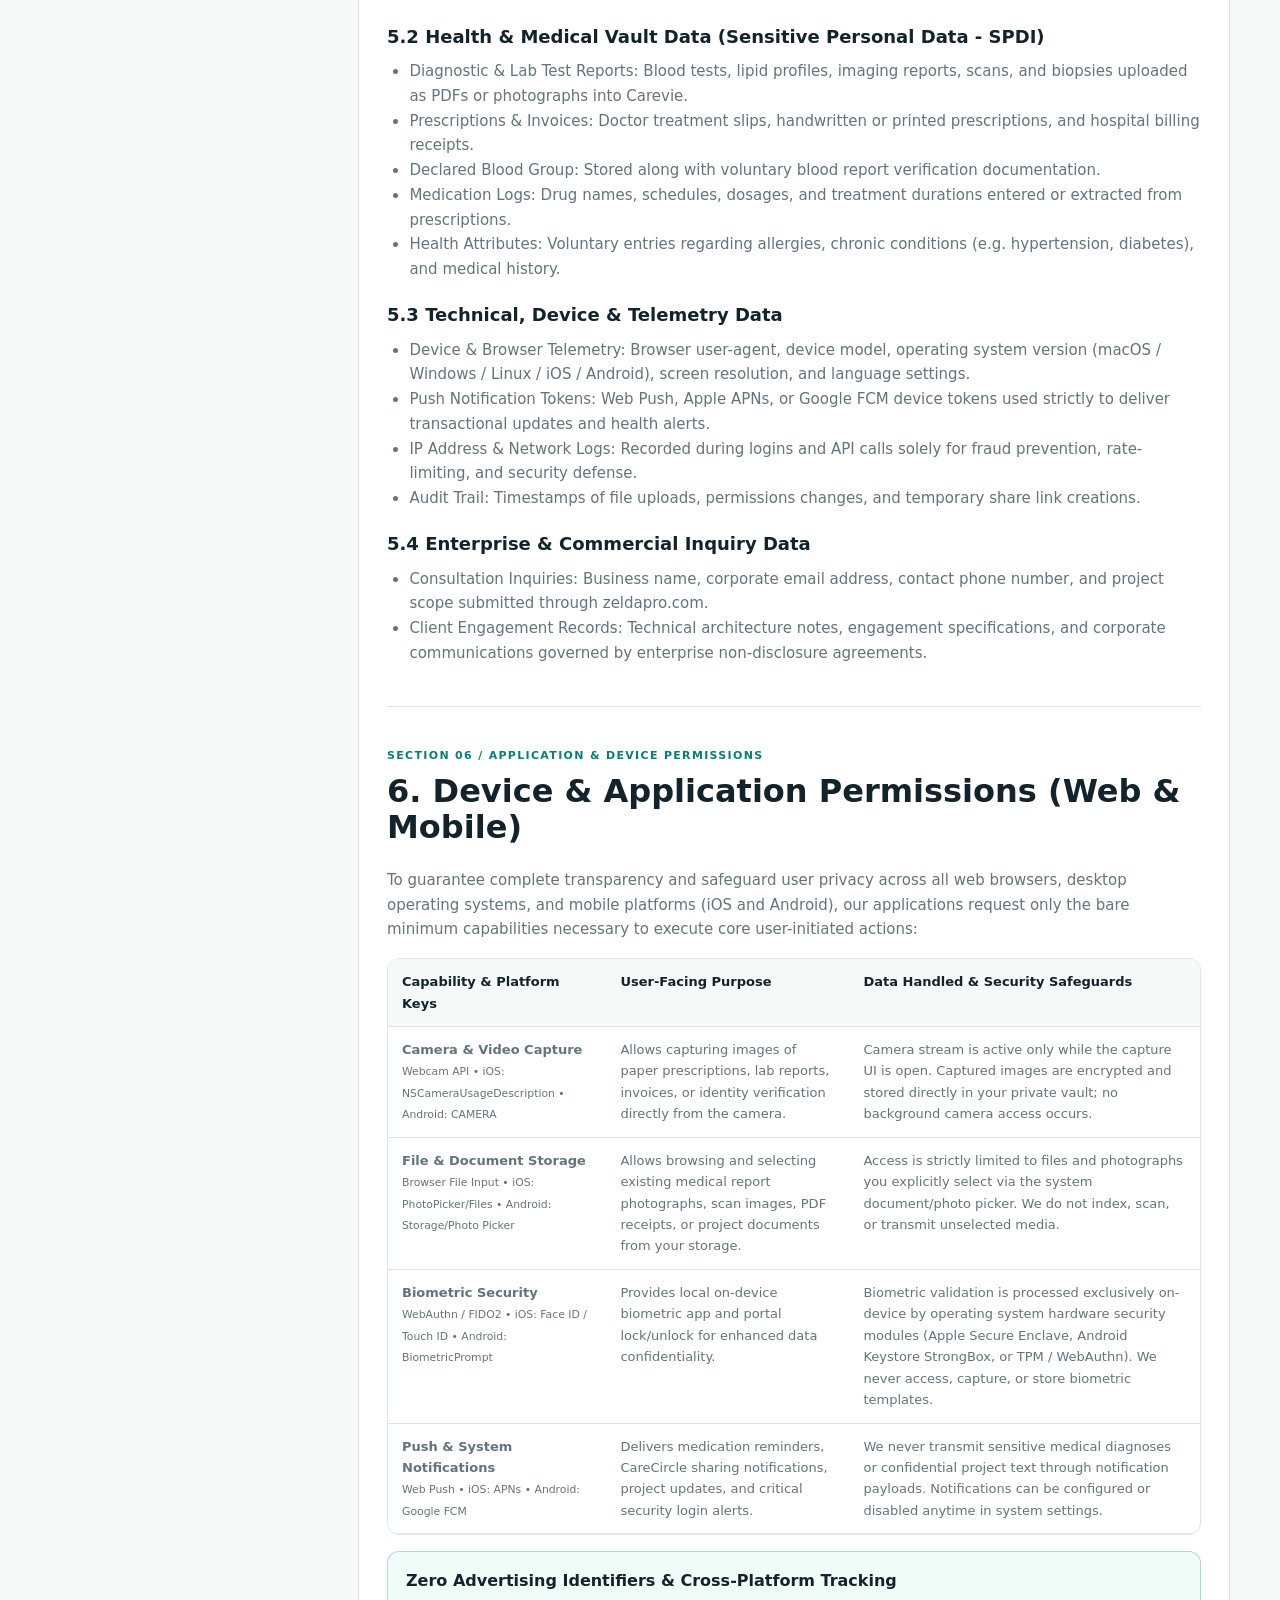
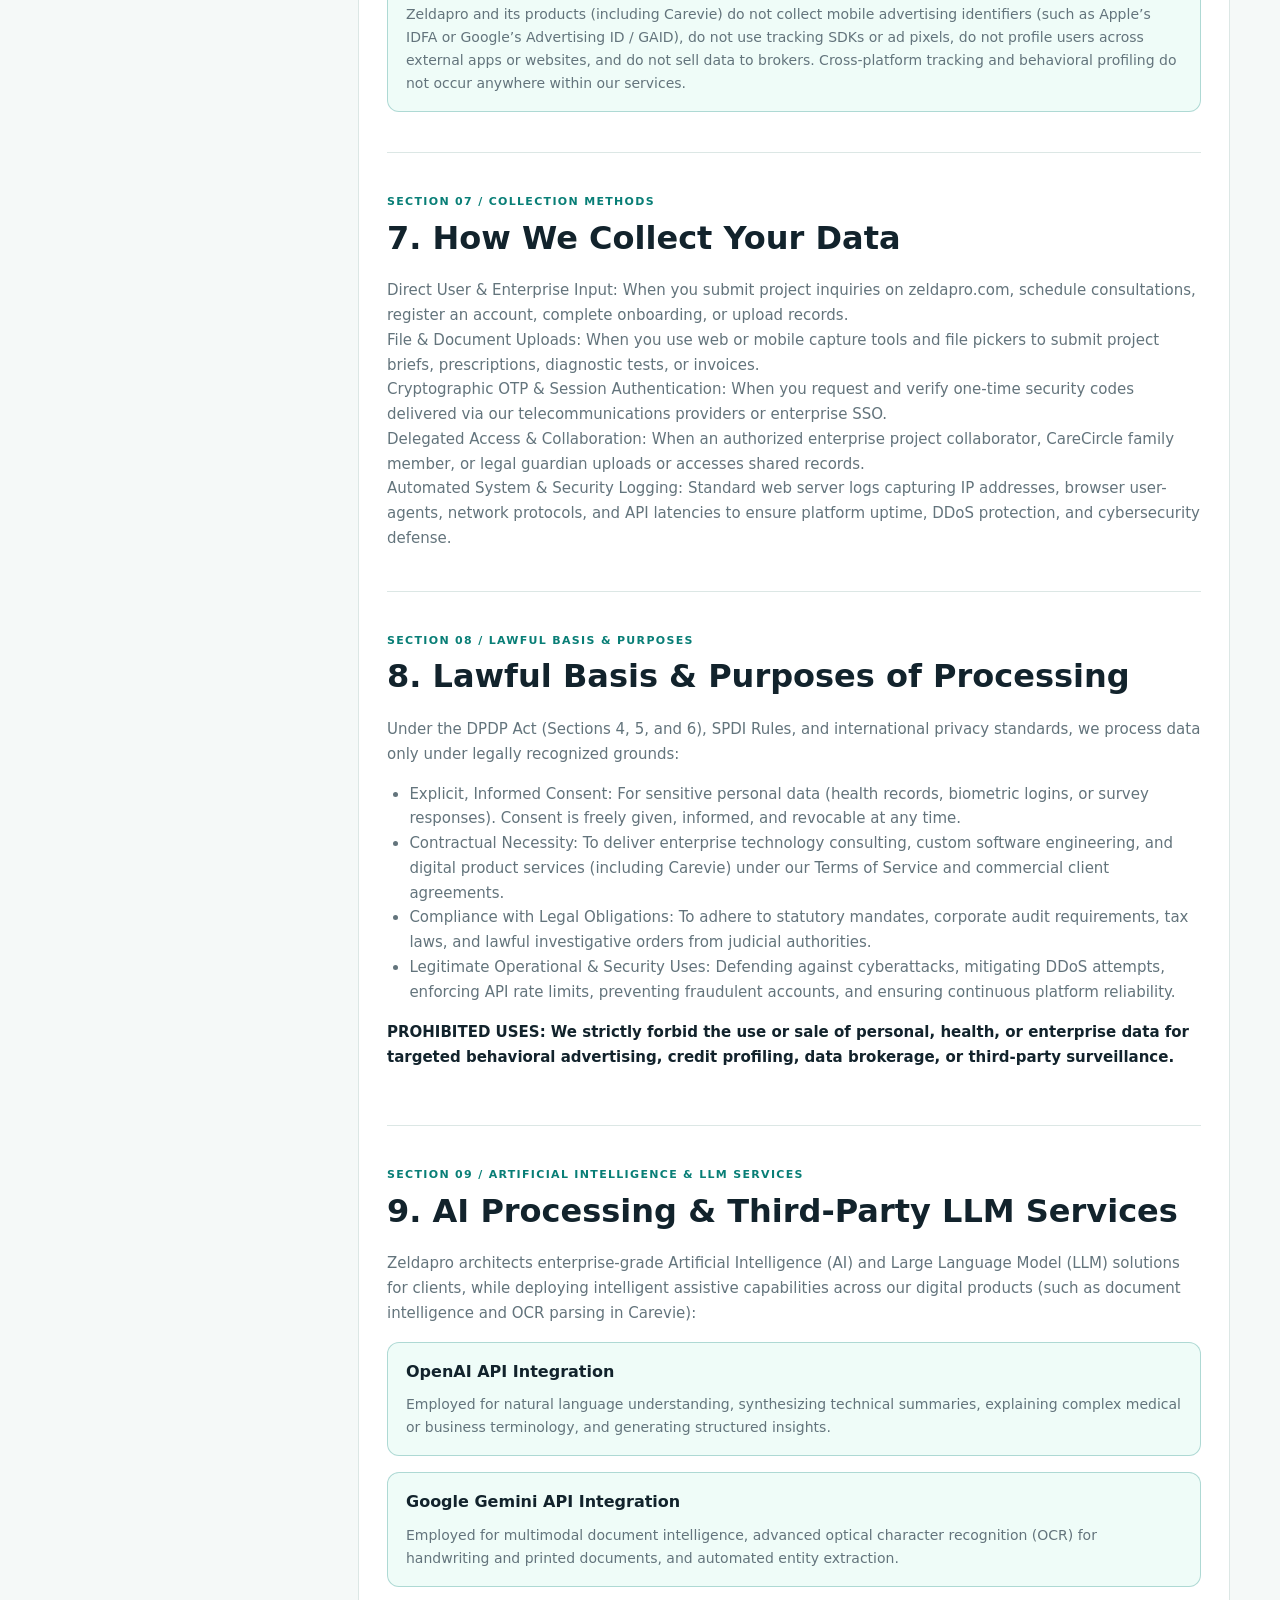
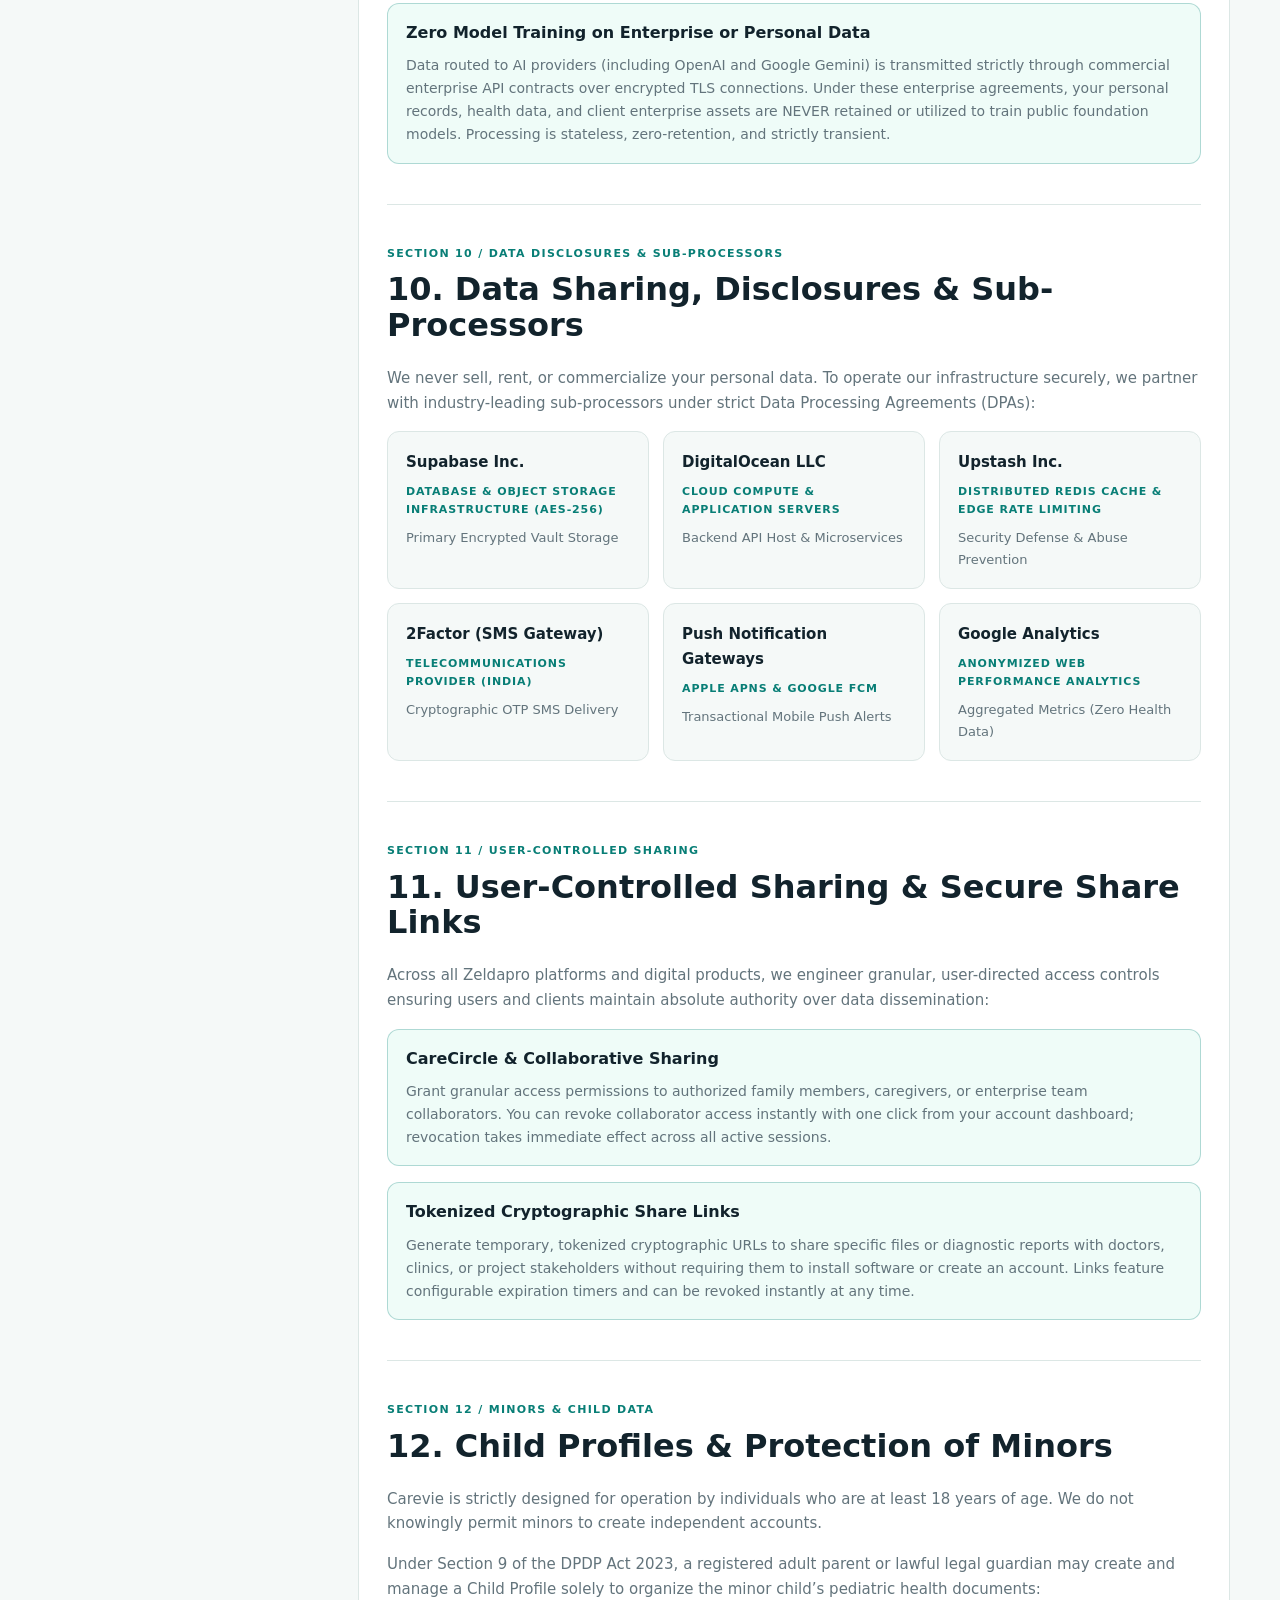
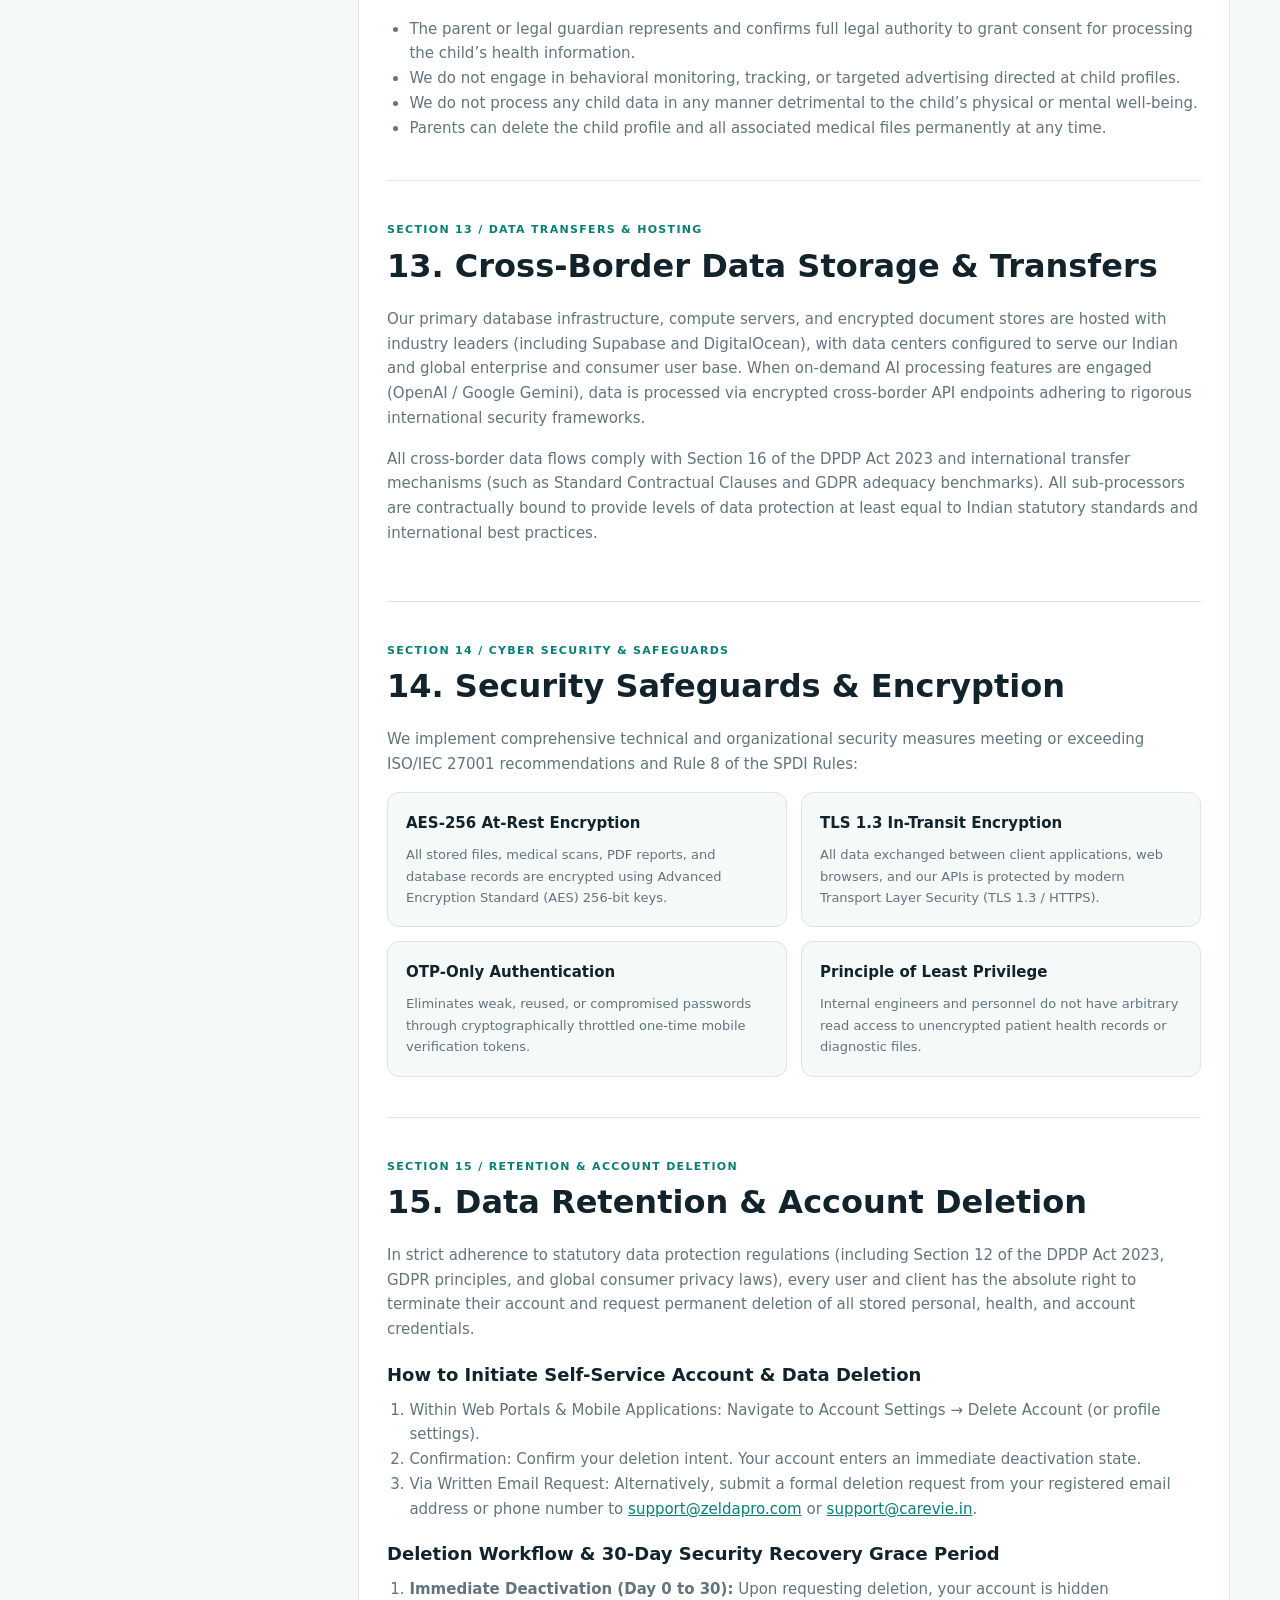
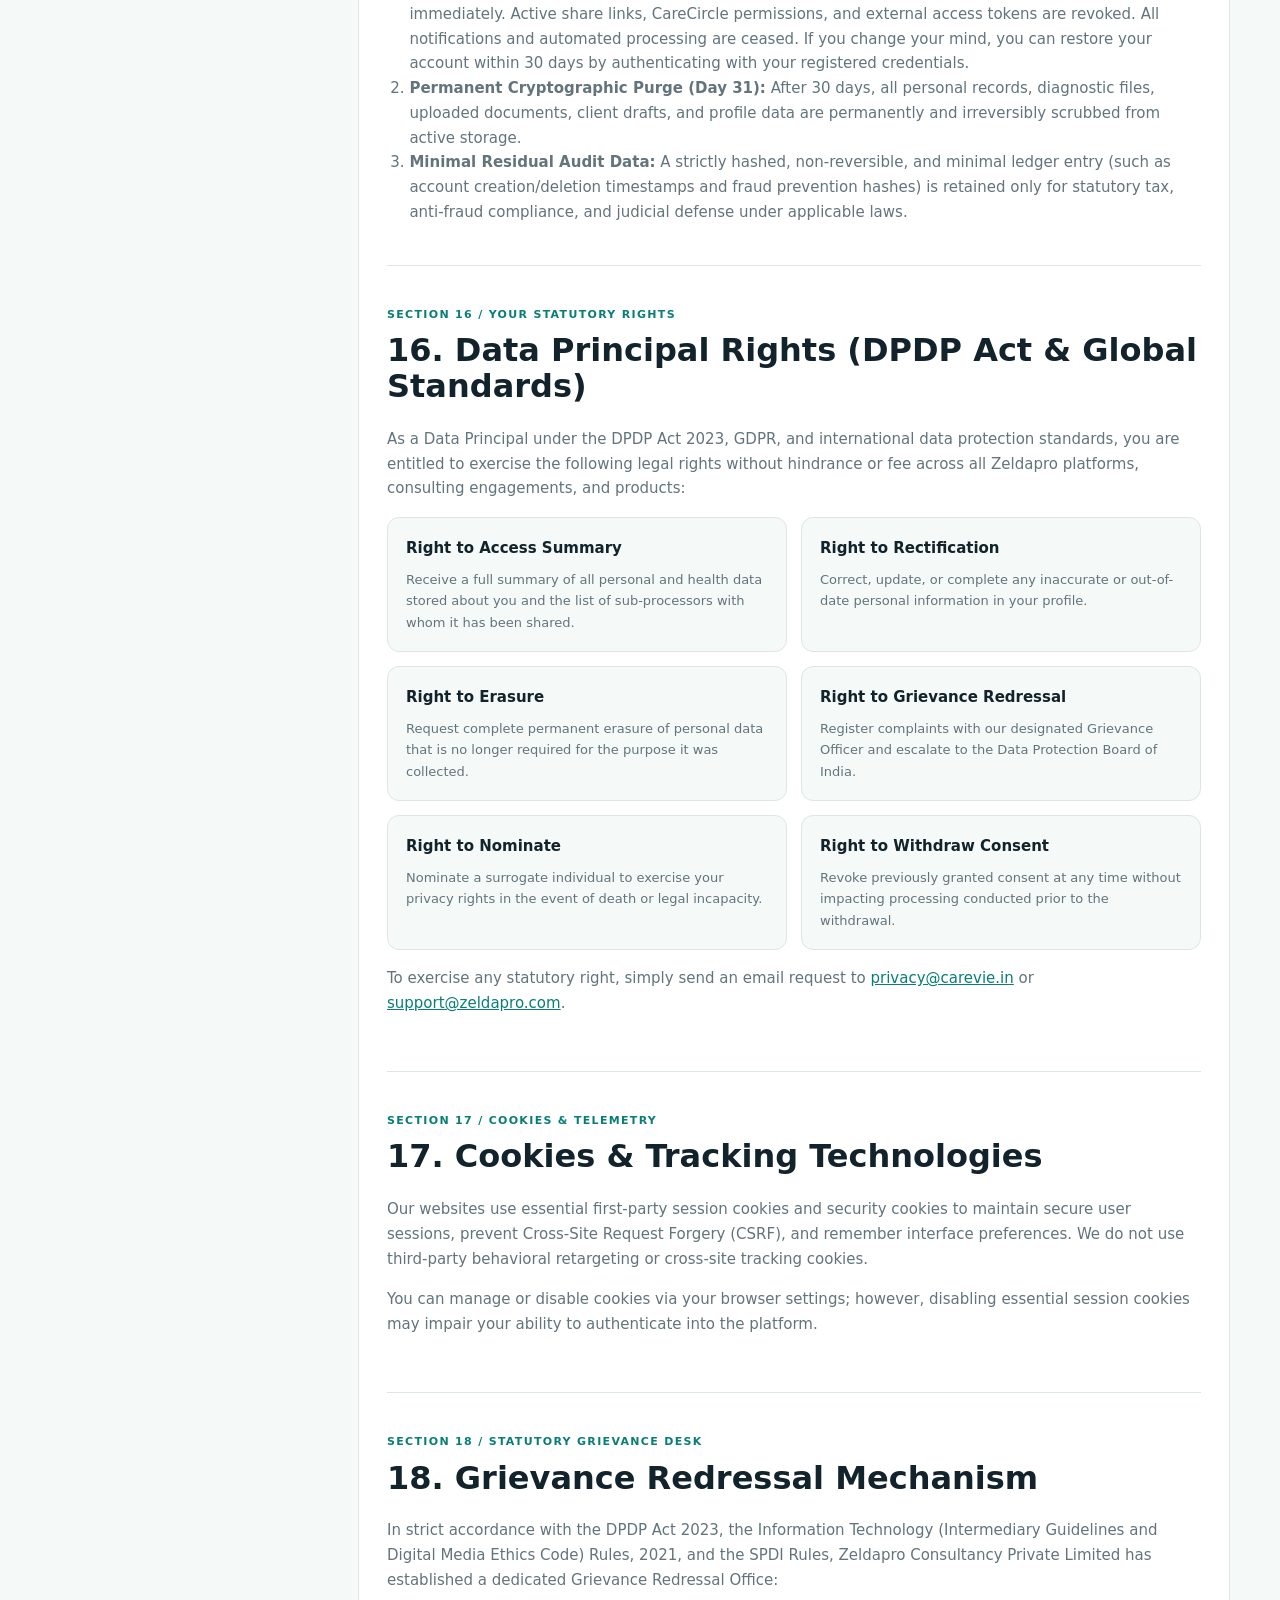
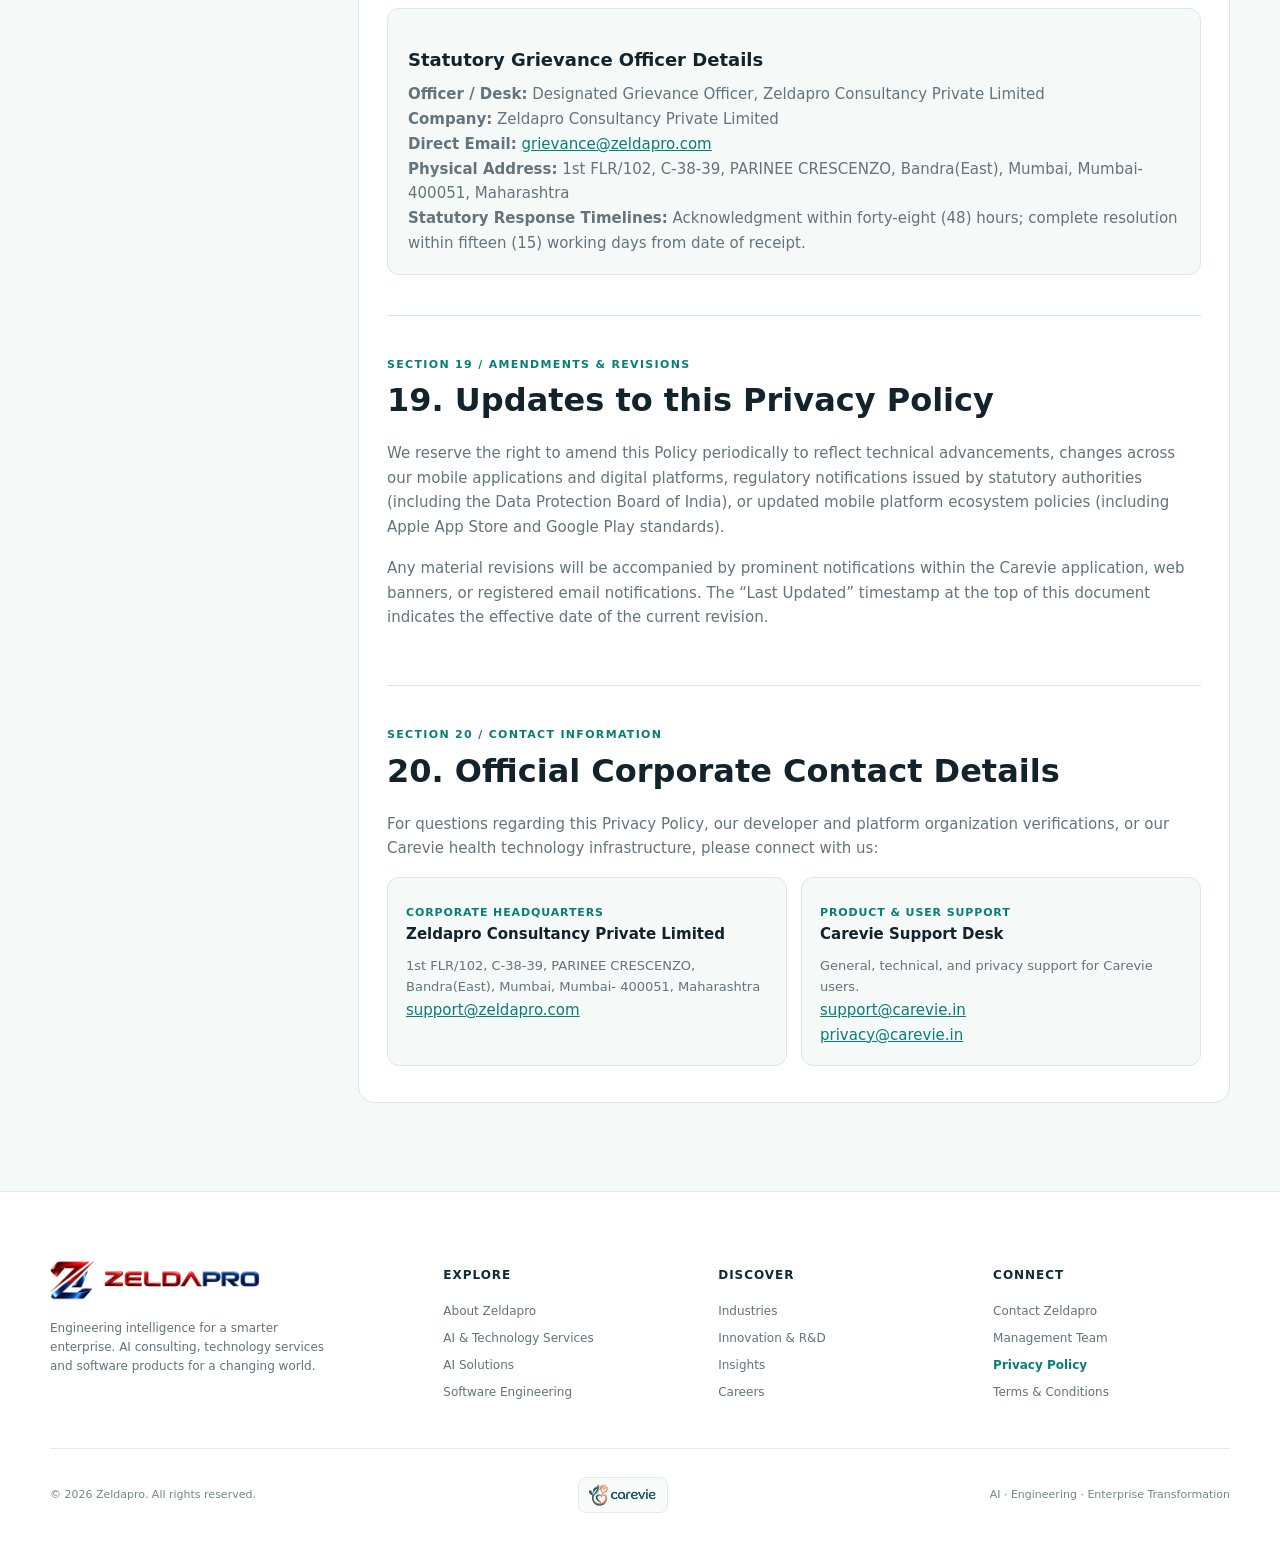
==== commit a14aac3c: "Updated Privacy Policy" ====
--- a/privacy.html
+++ b/privacy.html
@@ -1,8 +1,8 @@
 <!doctype html>
 <html lang="en"><head><meta charset="utf-8"><meta name="viewport" content="width=device-width, initial-scale=1">
-<title>Privacy Policy | Zeldapro</title><meta name="description" content="Governing the personal, technical, and health data processing practices of Zeldapro Consultancy Private Limited, its corporate digital infrastructure, and its flagship digital health platform and mobile application suite, Carevie.">
+<title>Privacy Policy | Zeldapro</title><meta name="description" content="Governing personal, enterprise, technical, and product data processing practices across Zeldapro Consultancy Private Limited, our corporate services and consulting operations, and our digital product suite (including Carevie).">
 <meta name="theme-color" content="#081d29"><link rel="icon" href="assets/Zeldalogo-CAKomwG1.png" type="image/png"><link rel="apple-touch-icon" href="assets/Zeldalogo-CAKomwG1.png"><link rel="canonical" href="https://www.zeldapro.com/privacy.html">
-<meta property="og:title" content="Privacy Policy | Zeldapro"><meta property="og:description" content="Governing the personal, technical, and health data processing practices of Zeldapro Consultancy Private Limited, its corporate digital infrastructure, and its flagship digital health platform and mobile application suite, Carevie."><meta property="og:type" content="website">
+<meta property="og:title" content="Privacy Policy | Zeldapro"><meta property="og:description" content="Governing personal, enterprise, technical, and product data processing practices across Zeldapro Consultancy Private Limited, our corporate services and consulting operations, and our digital product suite (including Carevie)."><meta property="og:type" content="website">
 <link rel="stylesheet" href="assets/styles.css"><link rel="stylesheet" href="privacy.css"></head><body data-pp-page="true">
 <div class="topbar"><div class="container"><span>Enterprise AI · Technology Consulting · Software Engineering</span><span>Intelligence. Innovation. Impact.</span></div></div>
 <header class="site-header"><div class="container nav"><a class="brand" href="index.html" aria-label="Zeldapro home"><img src="assets/zeldapro-logo-horizontal.png" alt="Zeldapro" class="brand-logo"></a><button class="menu-toggle" aria-label="Toggle navigation" aria-expanded="false">Menu</button><nav class="nav-links"><a class="" href="index.html">Home</a><a class="" href="about.html">About</a><a class="" href="services.html">Services</a><a class="" href="solutions.html">AI Solutions</a><a class="" href="industries.html">Industries</a><a class="" href="software.html">Software</a><a class="" href="innovation.html">Innovation</a><a class="" href="insights.html">Insights</a><a class="" href="careers.html">Careers</a><a class="" href="contact.html">Contact</a></nav><a class="nav-cta" href="contact.html">Talk to our experts ↗</a></div></header>
@@ -11,16 +11,16 @@
 <div class="pp-hero__bg" role="img" aria-label="Abstract technology background"></div>
 <div class="container pp-hero__inner">
 <p class="eyebrow">Legal compliance</p>
-<h1 id="pp-hero-title">Privacy Policy &amp; Health Data Protection Protocol</h1>
-<p class="pp-hero__lead">Governing the personal, technical, and health data processing practices of Zeldapro Consultancy Private Limited, its corporate digital infrastructure, and its flagship digital health platform and mobile application suite, Carevie.</p>
+<h1 id="pp-hero-title">Privacy Policy &amp; Universal Data Protection Protocol</h1>
+<p class="pp-hero__lead">Governing personal, enterprise, technical, and product data processing practices across Zeldapro Consultancy Private Limited, our corporate services and consulting operations, and our digital product suite (including Carevie).</p>
 </div>
 </section>
 <section class="pp-band pp-band--meta">
-<div class="container"><div class="pp-meta-grid"><article class="pp-meta-card"><p class="pp-meta-card__label">Legal entity</p><p class="pp-meta-card__value">Zeldapro Consultancy Private Limited</p></article><article class="pp-meta-card"><p class="pp-meta-card__label">Product covered</p><p class="pp-meta-card__value">Carevie Health Platform</p></article><article class="pp-meta-card"><p class="pp-meta-card__label">Last updated</p><p class="pp-meta-card__value">November 11, 2026</p></article><article class="pp-meta-card"><p class="pp-meta-card__label">Jurisdiction</p><p class="pp-meta-card__value">Mumbai, Maharashtra, India</p></article></div>
-<div class="pp-highlight-grid"><article class="pp-highlight"><h2 class="pp-highlight__title">Zero Data Monetization</h2><p class="pp-highlight__body">We never sell, rent, or trade your personal or health data. We do not use health data for third-party advertising or cross-app tracking.</p></article><article class="pp-highlight"><h2 class="pp-highlight__title">Carevie Health Vault</h2><p class="pp-highlight__body">Medical records, lab tests, and prescriptions are stored with zero third-party access, available strictly to you and your authorized CareCircle members.</p></article><article class="pp-highlight"><h2 class="pp-highlight__title">Apple Privacy Compliance</h2><p class="pp-highlight__body">iOS permissions (Camera, Photos, Face ID) operate strictly on-demand for document uploads. Biometrics never leave the local Apple Secure Enclave.</p></article><article class="pp-highlight"><h2 class="pp-highlight__title">Full Account Deletion</h2><p class="pp-highlight__body">In full compliance with Apple Guideline 5.1.1(v), delete your account directly inside the app (Settings → Delete Account) with complete data purging.</p></article></div>
+<div class="container"><div class="pp-meta-grid"><article class="pp-meta-card"><p class="pp-meta-card__label">Legal entity</p><p class="pp-meta-card__value">Zeldapro Consultancy Private Limited</p></article><article class="pp-meta-card"><p class="pp-meta-card__label">Scope covered</p><p class="pp-meta-card__value">Enterprise Services, Digital Platforms &amp; Products (incl. Carevie)</p></article><article class="pp-meta-card"><p class="pp-meta-card__label">Last updated</p><p class="pp-meta-card__value">November 11, 2026</p></article><article class="pp-meta-card"><p class="pp-meta-card__label">Jurisdiction</p><p class="pp-meta-card__value">Mumbai, Maharashtra, India</p></article></div>
+<div class="pp-highlight-grid"><article class="pp-highlight"><h2 class="pp-highlight__title">Zero Data Monetization</h2><p class="pp-highlight__body">We never sell, rent, or trade personal, client, or product data. We do not use enterprise or personal data for third-party advertising, profiling, or cross-platform tracking.</p></article><article class="pp-highlight"><h2 class="pp-highlight__title">Encrypted Data Vaults</h2><p class="pp-highlight__body">Corporate files, client records, and product data (including Carevie personal health vaults) are secured with zero unauthorized access, available strictly to authenticated stakeholders.</p></article><article class="pp-highlight"><h2 class="pp-highlight__title">Universal Device Privacy</h2><p class="pp-highlight__body">Permissions across web and mobile platforms operate strictly on-demand for user-initiated actions. Biometric authentication executes locally on-device and never reaches our servers.</p></article><article class="pp-highlight"><h2 class="pp-highlight__title">Full Account &amp; Data Deletion</h2><p class="pp-highlight__body">In compliance with global statutory privacy regulations, delete accounts and request complete cryptographic data purging across web services, client portals, and mobile apps.</p></article></div>
 <div class="pp-inquiries">
 <h2>Privacy &amp; data inquiries</h2>
-<p>Have questions or need to exercise your DPDP or Apple privacy rights? Contact our designated Data Protection and Grievance desk.</p>
+<p>Have questions or need to exercise your statutory data privacy rights (including under the DPDP Act, GDPR, or applicable regional privacy laws)? Contact our designated Data Protection and Grievance desk.</p>
 <p><strong>Carevie desk:</strong> <a href="mailto:support@carevie.in">support@carevie.in</a> · <strong>Corporate:</strong> <a href="mailto:support@zeldapro.com">support@zeldapro.com</a></p>
 </div></div>
 </section>
@@ -31,34 +31,34 @@
 <aside class="pp-index" aria-label="Privacy policy sections">
 <h2 class="pp-index__title">Document index</h2>
 <p class="pp-index__count">20 sections</p>
-<nav><ol class="pp-index__list"><li><a href="#section-1"><span class="pp-index__num">1.</span> Executive Overview &amp; Scope</a></li><li><a href="#section-2"><span class="pp-index__num">2.</span> Corporate Identity &amp; Data Fiduciary</a></li><li><a href="#section-3"><span class="pp-index__num">3.</span> Carevie Healthcare Product Details</a></li><li><a href="#section-4"><span class="pp-index__num">4.</span> Key Legal &amp; Technical Definitions</a></li><li><a href="#section-5"><span class="pp-index__num">5.</span> Information We Collect</a></li><li><a href="#section-6"><span class="pp-index__num">6.</span> Apple iOS &amp; Mobile Device Permissions</a></li><li><a href="#section-7"><span class="pp-index__num">7.</span> How We Collect Your Data</a></li><li><a href="#section-8"><span class="pp-index__num">8.</span> Lawful Basis &amp; Purposes of Processing</a></li><li><a href="#section-9"><span class="pp-index__num">9.</span> AI Processing &amp; Third-Party LLM Services</a></li><li><a href="#section-10"><span class="pp-index__num">10.</span> Data Sharing, Disclosures &amp; Sub-Processors</a></li><li><a href="#section-11"><span class="pp-index__num">11.</span> CareCircle &amp; Secure Share Links</a></li><li><a href="#section-12"><span class="pp-index__num">12.</span> Child Profiles &amp; Protection of Minors</a></li><li><a href="#section-13"><span class="pp-index__num">13.</span> Cross-Border Data Storage &amp; Transfers</a></li><li><a href="#section-14"><span class="pp-index__num">14.</span> Security Safeguards &amp; Encryption</a></li><li><a href="#section-15"><span class="pp-index__num">15.</span> Data Retention &amp; Account Deletion</a></li><li><a href="#section-16"><span class="pp-index__num">16.</span> Data Principal Rights (DPDP Act &amp; Apple)</a></li><li><a href="#section-17"><span class="pp-index__num">17.</span> Cookies &amp; Tracking Technologies</a></li><li><a href="#section-18"><span class="pp-index__num">18.</span> Grievance Redressal Mechanism</a></li><li><a href="#section-19"><span class="pp-index__num">19.</span> Updates to this Privacy Policy</a></li><li><a href="#section-20"><span class="pp-index__num">20.</span> Official Corporate Contact Details</a></li></ol></nav>
+<nav><ol class="pp-index__list"><li><a href="#section-1"><span class="pp-index__num">1.</span> Executive Overview &amp; Scope</a></li><li><a href="#section-2"><span class="pp-index__num">2.</span> Corporate Identity &amp; Data Fiduciary</a></li><li><a href="#section-3"><span class="pp-index__num">3.</span> Enterprise Services &amp; Product Ecosystem (Carevie)</a></li><li><a href="#section-4"><span class="pp-index__num">4.</span> Key Legal &amp; Technical Definitions</a></li><li><a href="#section-5"><span class="pp-index__num">5.</span> Information We Collect</a></li><li><a href="#section-6"><span class="pp-index__num">6.</span> Device &amp; Application Permissions (Web &amp; Mobile)</a></li><li><a href="#section-7"><span class="pp-index__num">7.</span> How We Collect Your Data</a></li><li><a href="#section-8"><span class="pp-index__num">8.</span> Lawful Basis &amp; Purposes of Processing</a></li><li><a href="#section-9"><span class="pp-index__num">9.</span> AI Processing &amp; Third-Party LLM Services</a></li><li><a href="#section-10"><span class="pp-index__num">10.</span> Data Sharing, Disclosures &amp; Sub-Processors</a></li><li><a href="#section-11"><span class="pp-index__num">11.</span> User-Controlled Sharing &amp; Secure Share Links</a></li><li><a href="#section-12"><span class="pp-index__num">12.</span> Child Profiles &amp; Protection of Minors</a></li><li><a href="#section-13"><span class="pp-index__num">13.</span> Cross-Border Data Storage &amp; Transfers</a></li><li><a href="#section-14"><span class="pp-index__num">14.</span> Security Safeguards &amp; Encryption</a></li><li><a href="#section-15"><span class="pp-index__num">15.</span> Data Retention &amp; Account Deletion</a></li><li><a href="#section-16"><span class="pp-index__num">16.</span> Data Principal Rights (DPDP Act &amp; Global Standards)</a></li><li><a href="#section-17"><span class="pp-index__num">17.</span> Cookies &amp; Tracking Technologies</a></li><li><a href="#section-18"><span class="pp-index__num">18.</span> Grievance Redressal Mechanism</a></li><li><a href="#section-19"><span class="pp-index__num">19.</span> Updates to this Privacy Policy</a></li><li><a href="#section-20"><span class="pp-index__num">20.</span> Official Corporate Contact Details</a></li></ol></nav>
 </aside>
 <div class="pp-doc">
 <header class="pp-doc__print-header">
 <p class="pp-doc__print-entity">Zeldapro Consultancy Private Limited</p>
-<h2 class="pp-doc__print-title">Privacy Policy &amp; Health Data Protection Protocol</h2>
+<h2 class="pp-doc__print-title">Privacy Policy &amp; Universal Data Protection Protocol</h2>
 <p class="pp-doc__print-updated">Last updated: November 11, 2026</p>
 </header>
-<article id="section-1" class="pp-section"><p class="pp-section__label">SECTION 01 / INTRODUCTION &amp; SCOPE</p><h2 class="pp-section__title">1. Executive Overview &amp; Scope</h2><div class="pp-section__body"><p>This Privacy Policy (“Policy”) sets forth the principles, practices, and protocols governing how Zeldapro Consultancy Private Limited (referred to as “Zeldapro”, “the Company”, “we”, “us”, or “our”) collects, utilizes, processes, protects, stores, transfers, and purges personal and sensitive health data.</p><p>This Policy covers our corporate website (zeldapro.com), our proprietary digital health product Carevie (accessible at carevie.in), its iOS and Android mobile applications, backend APIs, client portals, and all associated digital interactions.</p><p>This Policy is enacted in strict compliance with the Digital Personal Data Protection Act, 2023 (“DPDP Act”), the Information Technology Act, 2000, the Information Technology (Reasonable Security Practices and Procedures and Sensitive Personal Data or Information) Rules, 2011 (“SPDI Rules”), the Information Technology (Intermediary Guidelines and Digital Media Ethics Code) Rules, 2021, and the Apple App Store Review Guidelines (specifically Guideline 5.1 on Privacy and Data Collection).</p><div class="pp-callout"><h3 class="pp-callout__title">Our Core Privacy Commitment</h3><div class="pp-callout__body"><p>We believe that health records belong exclusively to the patient. We do not sell user data to brokers, pharmaceutical marketers, advertising networks, or insurance underwriters. All data stored within Carevie is encrypted, access-restricted, and completely within your control.</p></div></div></div></article>
-<article id="section-2" class="pp-section"><p class="pp-section__label">SECTION 02 / LEGAL ENTITY</p><h2 class="pp-section__title">2. Corporate Identity &amp; Data Fiduciary</h2><div class="pp-section__body"><p>For the purposes of the DPDP Act and international data privacy regulations, the legal entity responsible for determining the purposes and means of personal data processing (“Data Fiduciary”) is:</p><ul class="pp-list pp-list--boxed"><li><strong>Legal Name:</strong> Zeldapro Consultancy Private Limited</li><li><strong>Corporate Type:</strong> Private Limited Company incorporated under the Companies Act, 2013 (India)</li><li><strong>Registered Office:</strong> 1st FLR/102, C-38-39, PARINEE CRESCENZO, Bandra(East), Mumbai, Mumbai- 400051, Maharashtra</li><li><strong>Corporate Email:</strong> <a href="mailto:support@zeldapro.com">support@zeldapro.com</a></li><li><strong>Jurisdiction:</strong> Mumbai, Maharashtra, India</li></ul><p>When you use our services or the Carevie platform, you act as the “Data Principal” endowed with non-negotiable statutory privacy rights over your personal and sensitive health information.</p></div></article>
-<article id="section-3" class="pp-section"><p class="pp-section__label">SECTION 03 / PRODUCT OVERVIEW</p><h2 class="pp-section__title">3. Carevie Healthcare Product Details</h2><div class="pp-section__body"><p>Carevie is a proprietary personal health records (PHR) and medical information management platform developed, owned, maintained, and operated by Zeldapro Consultancy Private Limited.</p><p>The Carevie platform allows users to:</p><ul class="pp-list pp-list--disc"><li>Digitally Vault Medical Documents: Securely upload, categorize, and organize diagnostic laboratory reports, doctor prescriptions, medical bills, and discharge summaries.</li><li>Manage Medication Logs: Track ongoing medication dosages, treatment plans, and appointment schedules.</li><li>Form a Family CareCircle: Securely share selected health records with trusted family members, legal guardians, or emergency caregivers.</li><li>Generate Temporary Clinical Share Links: Create time-limited, tokenized access links for treating physicians and clinical staff without requiring them to download the app.</li><li>Emergency Health Card: Maintain voluntary blood group, allergy, and critical medical condition notes accessible during medical emergencies.</li><li>AI Health Insights: Receive synthesized explanations of complex medical jargon extracted from uploaded test documents.</li></ul><div class="pp-callout pp-callout--warning"><h3 class="pp-callout__title">Crucial Medical Disclaimer</h3><div class="pp-callout__body"><p>Carevie and Zeldapro Consultancy Private Limited are not licensed healthcare providers, medical clinics, pathology laboratories, or telemedicine practitioners. Carevie does not render clinical diagnoses, medical advice, drug prescriptions, or emergency triage services. All content, document summaries, and AI interpretations are provided solely for informational and personal organizational convenience. Always consult a licensed physician or registered medical specialist for health decisions.</p></div></div></div></article>
-<article id="section-4" class="pp-section"><p class="pp-section__label">SECTION 04 / LEGAL DEFINITIONS</p><h2 class="pp-section__title">4. Key Legal &amp; Technical Definitions</h2><div class="pp-section__body"><ul class="pp-list"><li>“Personal Data”: Any data about an individual who is identifiable by or in relation to such data.</li><li>“Sensitive Personal Data or Information” (“SPDI”): Personal data comprising medical history, lab reports, physiological records, health documents, biometric authentication tokens, and related records covered under Rule 3 of the SPDI Rules and the DPDP Act.</li><li>“Data Principal”: The natural person to whom the personal or health data relates (you, the user).</li><li>“Data Fiduciary”: Zeldapro Consultancy Private Limited, which determines the purpose and means of processing personal data.</li><li>“CareCircle”: The feature within Carevie permitting users to grant granular, revocable access to designated records to family members or caregivers.</li><li>“Child Profile”: A sub-profile created and supervised by a registered parent or lawful guardian for a minor below 18 years of age.</li><li>“Processing”: Any wholly or partly automated operation or set of operations performed on personal data, including collection, recording, organization, structuring, storage, adaptation, retrieval, consultation, transmission, dissemination, erasure, or destruction.</li></ul></div></article>
-<article id="section-5" class="pp-section"><p class="pp-section__label">SECTION 05 / DATA CATEGORIES</p><h2 class="pp-section__title">5. Information We Collect</h2><div class="pp-section__body"><p>We collect personal and technical information strictly to provide, authenticate, and secure our services. The categories of data collected include:</p><h3 class="pp-subheading">5.1 Identity & Authentication Data</h3><ul class="pp-list pp-list--disc"><li>Mobile Phone Number: Used as your primary account identifier and for OTP (One-Time Password) cryptographic verification.</li><li>Full Legal Name: To personalize your health vault and match uploaded medical reports.</li><li>Date of Birth &amp; Age: Required to compute age-appropriate health metrics and verify adult user consent status.</li><li>Gender: Optionally provided for clinical calibration of normal laboratory reference ranges.</li><li>Email Address: Optional or provided during support/grievance inquiries and transaction confirmations.</li><li>Profile Photo: Optional image voluntarily uploaded to assist in CareCircle identification.</li><li>Emergency Contacts: Phone numbers and names of relatives or caregivers voluntarily designated by you.</li></ul><h3 class="pp-subheading">5.2 Health & Medical Vault Data (Sensitive Personal Data - SPDI)</h3><ul class="pp-list pp-list--disc"><li>Diagnostic &amp; Lab Test Reports: Blood tests, lipid profiles, imaging reports, scans, and biopsies uploaded as PDFs or photographs.</li><li>Prescriptions &amp; Invoices: Doctor treatment slips, handwritten or printed prescriptions, and hospital billing receipts.</li><li>Declared Blood Group: Stored along with voluntary blood report verification documentation.</li><li>Medication Logs: Drug names, schedules, dosages, and treatment durations entered or extracted from prescriptions.</li><li>Health Attributes: Voluntary entries regarding allergies, chronic conditions (e.g. hypertension, diabetes), and medical history.</li></ul><h3 class="pp-subheading">5.3 Technical, Device & Audit Data</h3><ul class="pp-list pp-list--disc"><li>Device Telemetry: Device model, operating system version (iOS / Android), screen resolution, and language settings.</li><li>Push Notification Token: Apple APNs or Google FCM device tokens used strictly to deliver transactional updates.</li><li>IP Address &amp; Network Logs: Recorded during logins and API calls solely for fraud prevention, rate-limiting, and security defense.</li><li>Audit Trail: Timestamps of file uploads, CareCircle permission changes, and temporary share link creations.</li></ul></div></article>
-<article id="section-6" class="pp-section"><p class="pp-section__label">SECTION 06 / APPLE APP STORE &amp; MOBILE COMPLIANCE</p><h2 class="pp-section__title">6. Apple iOS &amp; Mobile Device Permissions</h2><div class="pp-section__body"><p>To satisfy the strict standards of Apple App Store Review Guideline 5.1 and equivalent Android specifications, our mobile applications request only the bare minimum device capabilities necessary to execute core user-requested actions:</p><div class="pp-table-wrap"><table class="pp-table"><thead><tr><th>iOS Permission Key</th><th>User-Facing Purpose</th><th>Data Handled &amp; Restrictions</th></tr></thead><tbody><tr><td>NSCameraUsageDescription</td><td>Allows capturing images of paper prescriptions, lab reports, and medical bills directly from the device camera.</td><td>Camera stream is active only while the capture UI is open. Images are saved directly to your private vault; no background camera access occurs.</td></tr><tr><td>NSPhotoLibraryUsageDescription</td><td>Allows browsing and selecting existing medical report photographs, scan images, or PDF receipts from your Photo Library.</td><td>Access is limited only to items you explicitly select. We do not index, scan, or transmit unselected photos.</td></tr><tr><td>NSFaceIDUsageDescription</td><td>Provides local on-device biometric app lock/unlock for enhanced health record confidentiality.</td><td>Biometric validation is processed exclusively by Apple’s LocalAuthentication framework within the device’s Secure Enclave. We never access, capture, or store your facial geometry or fingerprint data.</td></tr><tr><td>Push Notifications (APNs)</td><td>Delivers medication reminders, CareCircle sharing notifications, and critical security login alerts.</td><td>We never transmit medical records, diagnosis text, or health details through push notification payloads. Can be toggled off anytime in iOS Settings.</td></tr></tbody></table></div><div class="pp-callout"><h3 class="pp-callout__title">No Apple IDFA / Tracking Transparency (ATT) Tracking</h3><div class="pp-callout__body"><p>Carevie does not collect Apple’s Identifier for Advertisers (IDFA), does not engage in third-party ad tracking, does not profile users across external apps, and does not sell data to data brokers. Consequently, no App Tracking Transparency (ATT) cross-app tracking authorization is required because tracking does not occur.</p></div></div></div></article>
-<article id="section-7" class="pp-section"><p class="pp-section__label">SECTION 07 / COLLECTION METHODS</p><h2 class="pp-section__title">7. How We Collect Your Data</h2><div class="pp-section__body"><ul class="pp-list"><li>Direct User Input: When you register with your phone number, fill in your profile, take an onboarding survey, or upload health records.</li><li>Camera &amp; File Uploads: When you use in-app camera or document picker tools to submit medical tests, scans, or prescriptions.</li><li>Cryptographic OTP Authentication: When you request and verify a 6-digit SMS code delivered via our telecommunications provider (2Factor).</li><li>Delegated Family Uploads: When an authorized CareCircle family member or parent uploads records to a shared profile.</li><li>Automated System Logging: Standard web server logs capturing IP addresses, browser user-agents, and API response latencies to ensure platform uptime and security defense.</li></ul></div></article>
-<article id="section-8" class="pp-section"><p class="pp-section__label">SECTION 08 / LAWFUL BASIS &amp; PURPOSES</p><h2 class="pp-section__title">8. Lawful Basis &amp; Purposes of Processing</h2><div class="pp-section__body"><p>Under the DPDP Act (Sections 4, 5, and 6) and the SPDI Rules, we process data only under legally recognized grounds:</p><ul class="pp-list pp-list--disc"><li>Explicit, Informed Consent: For all Sensitive Personal Data (health documents, lab tests, prescriptions). Consent is requested prior to upload and can be withdrawn at any time.</li><li>Contractual Necessity: To deliver the Carevie services requested by you under our Terms of Service (e.g. authenticating your login, organizing your vault).</li><li>Compliance with Legal Obligations: To adhere to statutory orders, tax regulations, and lawful investigative demands from judicial or regulatory authorities.</li><li>Legitimate Operational Uses: Mitigating cyber security attacks, enforcing API rate-limits, detecting fraudulent multi-account generation, and investigating system anomalies.</li></ul><p class="pp-emphasis">PROHIBITED USES: We strictly forbid the use of personal or medical data for targeted behavioral advertising, automated credit risk scoring, health insurance denial, or surveillance.</p></div></article>
-<article id="section-9" class="pp-section"><p class="pp-section__label">SECTION 09 / ARTIFICIAL INTELLIGENCE &amp; LLM SERVICES</p><h2 class="pp-section__title">9. AI Processing &amp; Third-Party LLM Services</h2><div class="pp-section__body"><p>Carevie integrates advanced Artificial Intelligence (AI) and Large Language Model (LLM) features to help users decipher complex medical reports and automate medicine schedules:</p><div class="pp-callout"><h3 class="pp-callout__title">OpenAI API Integration</h3><div class="pp-callout__body"><p>Employed to generate plain-language summaries of complex laboratory test values, defining medical terms and highlighting flagged reference ranges.</p></div></div><div class="pp-callout"><h3 class="pp-callout__title">Google Gemini API Integration</h3><div class="pp-callout__body"><p>Employed for optical character recognition (OCR) parsing of doctor handwriting, extracting medication dosages, frequency, and duration to auto-populate your prescription log.</p></div></div><div class="pp-callout"><h3 class="pp-callout__title">Zero Model Training on Your Health Records</h3><div class="pp-callout__body"><p>Data sent to OpenAI and Google Gemini is transmitted exclusively through enterprise commercial API contracts over encrypted TLS connections. Under these enterprise API agreements, your personal medical data is NOT retained by these providers to train public models. Processing is stateless and strictly transient.</p></div></div></div></article>
-<article id="section-10" class="pp-section"><p class="pp-section__label">SECTION 10 / DATA DISCLOSURES &amp; SUB-PROCESSORS</p><h2 class="pp-section__title">10. Data Sharing, Disclosures &amp; Sub-Processors</h2><div class="pp-section__body"><p>We never sell, rent, or commercialize your personal data. To operate our infrastructure securely, we partner with industry-leading sub-processors under strict Data Processing Agreements (DPAs):</p><div class="pp-processor-grid"></div></div></article>
-<article id="section-11" class="pp-section"><p class="pp-section__label">SECTION 11 / USER-CONTROLLED SHARING</p><h2 class="pp-section__title">11. CareCircle &amp; Secure Share Links</h2><div class="pp-section__body"><p>Carevie incorporates peer-to-peer sharing tools designed to keep patients in total command of who inspects their health data:</p><div class="pp-callout"><h3 class="pp-callout__title">CareCircle Family Sharing</h3><div class="pp-callout__body"><p>Grant granular read permissions to chosen family members or caregivers. You can revoke CareCircle members instantly with one click from within your account settings. Full revocation takes immediate effect across active sessions.</p></div></div><div class="pp-callout"><h3 class="pp-callout__title">Tokenized Clinical Share Links</h3><div class="pp-callout__body"><p>Generate temporary cryptographic URLs to share specific test results with doctors or hospital registries. Each link features configurable expiration times and can be revoked at any moment. Links become immediately invalid once revoked or expired.</p></div></div></div></article>
+<article id="section-1" class="pp-section"><p class="pp-section__label">SECTION 01 / INTRODUCTION &amp; SCOPE</p><h2 class="pp-section__title">1. Executive Overview &amp; Scope</h2><div class="pp-section__body"><p>This Privacy Policy (“Policy”) sets forth the principles, practices, and protocols governing how Zeldapro Consultancy Private Limited (referred to as “Zeldapro”, “the Company”, “we”, “us”, or “our”) collects, utilizes, processes, protects, stores, transfers, and purges personal, enterprise, technical, and product data.</p><p>This Policy covers our corporate website (zeldapro.com), enterprise technology consulting engagements, client portals, proprietary digital health platform Carevie (accessible at carevie.in), its web and mobile applications, backend APIs, and all associated digital interactions.</p><p>This Policy is enacted in strict compliance with the Digital Personal Data Protection Act, 2023 (“DPDP Act”), the Information Technology Act, 2000, the Information Technology (Reasonable Security Practices and Procedures and Sensitive Personal Data or Information) Rules, 2011 (“SPDI Rules”), the Information Technology (Intermediary Guidelines and Digital Media Ethics Code) Rules, 2021, applicable global data protection principles (including GDPR standards), and mobile application ecosystem requirements across major application platforms (including the Apple App Store Review Guidelines and Google Play Developer Policies).</p><div class="pp-callout"><h3 class="pp-callout__title">Our Core Privacy Commitment</h3><div class="pp-callout__body"><p>We believe that personal and enterprise data belongs exclusively to the individuals and organizations who entrust it to us. We do not sell user or client data to data brokers, marketing networks, or third-party advertisers. All data stored across Zeldapro’s corporate infrastructure, enterprise solutions, and proprietary products (including Carevie) is encrypted, access-restricted, and under your complete control.</p></div></div></div></article>
+<article id="section-2" class="pp-section"><p class="pp-section__label">SECTION 02 / LEGAL ENTITY</p><h2 class="pp-section__title">2. Corporate Identity &amp; Data Fiduciary</h2><div class="pp-section__body"><p>For the purposes of the DPDP Act and international data privacy regulations, the legal entity responsible for determining the purposes and means of personal data processing (“Data Fiduciary”) is:</p><ul class="pp-list pp-list--boxed"><li><strong>Legal Name:</strong> Zeldapro Consultancy Private Limited</li><li><strong>Corporate Type:</strong> Private Limited Company incorporated under the Companies Act, 2013 (India)</li><li><strong>Registered Office:</strong> 1st FLR/102, C-38-39, PARINEE CRESCENZO, Bandra(East), Mumbai, Mumbai- 400051, Maharashtra</li><li><strong>Corporate Email:</strong> <a href="mailto:support@zeldapro.com">support@zeldapro.com</a></li><li><strong>Jurisdiction:</strong> Mumbai, Maharashtra, India</li></ul><p>When you engage with our corporate services, enterprise consulting engagements, digital platforms, or proprietary products (including Carevie), you act as the “Data Principal” endowed with non-negotiable statutory privacy rights over your personal, enterprise, and sensitive information.</p></div></article>
+<article id="section-3" class="pp-section"><p class="pp-section__label">SECTION 03 / ENTERPRISE &amp; PRODUCT SCOPE</p><h2 class="pp-section__title">3. Enterprise Services &amp; Product Ecosystem (Carevie)</h2><div class="pp-section__body"><p>Zeldapro Consultancy Private Limited operates as an enterprise technology, AI solutions, and software engineering company, while also designing, maintaining, and operating proprietary consumer and business products. This Policy governs all facets of our digital footprint:</p><h3 class="pp-subheading">3.1 Enterprise AI &amp; Technology Consulting Services</h3><p>Through our corporate presence (zeldapro.com) and direct client partnerships, Zeldapro delivers enterprise artificial intelligence engineering, technology strategy, digital transformation advisory, bespoke cloud architectures, and dedicated software solutions. All enterprise project data, business specifications, and corporate intellectual property are handled under strict non-disclosure, confidentiality, and data protection agreements.</p><h3 class="pp-subheading">3.2 Proprietary Products: Carevie Digital Health Platform</h3><p>Carevie (accessible at carevie.in and across web and mobile platforms) is a flagship personal health records (PHR) and health data management platform developed, owned, and operated by Zeldapro. The Carevie platform enables users to:</p><ul class="pp-list pp-list--disc"><li>Digitally Vault Medical Documents: Securely upload, categorize, and organize diagnostic laboratory reports, doctor prescriptions, medical bills, and discharge summaries.</li><li>Manage Medication Logs: Track ongoing medication dosages, treatment plans, and appointment schedules.</li><li>Form a Family CareCircle: Securely share selected health records with trusted family members, legal guardians, or emergency caregivers.</li><li>Generate Temporary Clinical Share Links: Create time-limited, tokenized access links for treating physicians and clinical staff without requiring account creation.</li><li>Emergency Health Card: Maintain voluntary blood group, allergy, and critical medical condition notes accessible during medical emergencies.</li><li>AI Health Insights: Receive synthesized explanations of complex medical jargon extracted from uploaded test documents.</li></ul><div class="pp-callout pp-callout--warning"><h3 class="pp-callout__title">Crucial Medical Disclaimer</h3><div class="pp-callout__body"><p>Carevie and Zeldapro Consultancy Private Limited are not licensed healthcare providers, medical clinics, pathology laboratories, or telemedicine practitioners. Carevie does not render clinical diagnoses, medical advice, drug prescriptions, or emergency triage services. All content, document summaries, and AI interpretations are provided solely for informational and personal organizational convenience. Always consult a licensed physician or registered medical specialist for health decisions.</p></div></div></div></article>
+<article id="section-4" class="pp-section"><p class="pp-section__label">SECTION 04 / LEGAL DEFINITIONS</p><h2 class="pp-section__title">4. Key Legal &amp; Technical Definitions</h2><div class="pp-section__body"><ul class="pp-list"><li>“Personal Data”: Any data about an individual who is identifiable by or in relation to such data.</li><li>“Enterprise &amp; Client Data”: Proprietary business specifications, technical architectures, project briefs, and corporate files processed during technology consulting and engineering engagements.</li><li>“Sensitive Personal Data or Information” (“SPDI”): Personal data comprising passwords, financial credentials, medical history, lab reports, physiological records, health documents, biometric authentication tokens, and related records covered under Rule 3 of the SPDI Rules and the DPDP Act.</li><li>“Data Principal”: The natural person or authorized representative to whom the personal or enterprise data relates (you, the client or user).</li><li>“Data Fiduciary”: Zeldapro Consultancy Private Limited, which determines the purpose and means of processing personal data.</li><li>“CareCircle &amp; Shared Vaults”: The features permitting users to grant granular, revocable access to designated records to family members, caregivers, or authorized collaborators.</li><li>“Child Profile”: A sub-profile created and supervised by a registered parent or lawful guardian for a minor below 18 years of age.</li><li>“Processing”: Any wholly or partly automated operation or set of operations performed on personal or enterprise data, including collection, recording, organization, structuring, storage, adaptation, retrieval, consultation, transmission, dissemination, erasure, or destruction.</li></ul></div></article>
+<article id="section-5" class="pp-section"><p class="pp-section__label">SECTION 05 / DATA CATEGORIES</p><h2 class="pp-section__title">5. Information We Collect</h2><div class="pp-section__body"><p>We collect personal, technical, and enterprise information strictly to provide, authenticate, and secure our services. The categories of data collected include:</p><h3 class="pp-subheading">5.1 Identity & Authentication Data</h3><ul class="pp-list pp-list--disc"><li>Mobile Phone Number: Used as your primary account identifier and for OTP (One-Time Password) cryptographic verification.</li><li>Full Legal Name: To personalize your health vault, client profile, and match uploaded documentation.</li><li>Date of Birth &amp; Age: Required to compute age-appropriate health metrics and verify adult user consent status.</li><li>Gender: Optionally provided for clinical calibration of normal laboratory reference ranges.</li><li>Email Address: Provided during enterprise inquiries, support/grievance requests, and transaction confirmations.</li><li>Profile Photo: Optional image voluntarily uploaded to assist in CareCircle or account identification.</li><li>Emergency Contacts: Phone numbers and names of relatives or caregivers voluntarily designated by you.</li></ul><h3 class="pp-subheading">5.2 Health & Medical Vault Data (Sensitive Personal Data - SPDI)</h3><ul class="pp-list pp-list--disc"><li>Diagnostic &amp; Lab Test Reports: Blood tests, lipid profiles, imaging reports, scans, and biopsies uploaded as PDFs or photographs into Carevie.</li><li>Prescriptions &amp; Invoices: Doctor treatment slips, handwritten or printed prescriptions, and hospital billing receipts.</li><li>Declared Blood Group: Stored along with voluntary blood report verification documentation.</li><li>Medication Logs: Drug names, schedules, dosages, and treatment durations entered or extracted from prescriptions.</li><li>Health Attributes: Voluntary entries regarding allergies, chronic conditions (e.g. hypertension, diabetes), and medical history.</li></ul><h3 class="pp-subheading">5.3 Technical, Device & Telemetry Data</h3><ul class="pp-list pp-list--disc"><li>Device &amp; Browser Telemetry: Browser user-agent, device model, operating system version (macOS / Windows / Linux / iOS / Android), screen resolution, and language settings.</li><li>Push Notification Tokens: Web Push, Apple APNs, or Google FCM device tokens used strictly to deliver transactional updates and health alerts.</li><li>IP Address &amp; Network Logs: Recorded during logins and API calls solely for fraud prevention, rate-limiting, and security defense.</li><li>Audit Trail: Timestamps of file uploads, permissions changes, and temporary share link creations.</li></ul><h3 class="pp-subheading">5.4 Enterprise & Commercial Inquiry Data</h3><ul class="pp-list pp-list--disc"><li>Consultation Inquiries: Business name, corporate email address, contact phone number, and project scope submitted through zeldapro.com.</li><li>Client Engagement Records: Technical architecture notes, engagement specifications, and corporate communications governed by enterprise non-disclosure agreements.</li></ul></div></article>
+<article id="section-6" class="pp-section"><p class="pp-section__label">SECTION 06 / APPLICATION &amp; DEVICE PERMISSIONS</p><h2 class="pp-section__title">6. Device &amp; Application Permissions (Web &amp; Mobile)</h2><div class="pp-section__body"><p>To guarantee complete transparency and safeguard user privacy across all web browsers, desktop operating systems, and mobile platforms (iOS and Android), our applications request only the bare minimum capabilities necessary to execute core user-initiated actions:</p><div class="pp-table-wrap"><table class="pp-table"><thead><tr><th>Capability &amp; Platform Keys</th><th>User-Facing Purpose</th><th>Data Handled &amp; Security Safeguards</th></tr></thead><tbody><tr><td><strong>Camera &amp; Video Capture</strong><br><small>Webcam API &bull; iOS: NSCameraUsageDescription &bull; Android: CAMERA</small></td><td>Allows capturing images of paper prescriptions, lab reports, invoices, or identity verification directly from the camera.</td><td>Camera stream is active only while the capture UI is open. Captured images are encrypted and stored directly in your private vault; no background camera access occurs.</td></tr><tr><td><strong>File &amp; Document Storage</strong><br><small>Browser File Input &bull; iOS: PhotoPicker/Files &bull; Android: Storage/Photo Picker</small></td><td>Allows browsing and selecting existing medical report photographs, scan images, PDF receipts, or project documents from your storage.</td><td>Access is strictly limited to files and photographs you explicitly select via the system document/photo picker. We do not index, scan, or transmit unselected media.</td></tr><tr><td><strong>Biometric Security</strong><br><small>WebAuthn / FIDO2 &bull; iOS: Face ID / Touch ID &bull; Android: BiometricPrompt</small></td><td>Provides local on-device biometric app and portal lock/unlock for enhanced data confidentiality.</td><td>Biometric validation is processed exclusively on-device by operating system hardware security modules (Apple Secure Enclave, Android Keystore StrongBox, or TPM / WebAuthn). We never access, capture, or store biometric templates.</td></tr><tr><td><strong>Push &amp; System Notifications</strong><br><small>Web Push &bull; iOS: APNs &bull; Android: Google FCM</small></td><td>Delivers medication reminders, CareCircle sharing notifications, project updates, and critical security login alerts.</td><td>We never transmit sensitive medical diagnoses or confidential project text through notification payloads. Notifications can be configured or disabled anytime in system settings.</td></tr></tbody></table></div><div class="pp-callout"><h3 class="pp-callout__title">Zero Advertising Identifiers &amp; Cross-Platform Tracking</h3><div class="pp-callout__body"><p>Zeldapro and its products (including Carevie) do not collect mobile advertising identifiers (such as Apple’s IDFA or Google’s Advertising ID / GAID), do not use tracking SDKs or ad pixels, do not profile users across external apps or websites, and do not sell data to brokers. Cross-platform tracking and behavioral profiling do not occur anywhere within our services.</p></div></div></div></article>
+<article id="section-7" class="pp-section"><p class="pp-section__label">SECTION 07 / COLLECTION METHODS</p><h2 class="pp-section__title">7. How We Collect Your Data</h2><div class="pp-section__body"><ul class="pp-list"><li>Direct User &amp; Enterprise Input: When you submit project inquiries on zeldapro.com, schedule consultations, register an account, complete onboarding, or upload records.</li><li>File &amp; Document Uploads: When you use web or mobile capture tools and file pickers to submit project briefs, prescriptions, diagnostic tests, or invoices.</li><li>Cryptographic OTP &amp; Session Authentication: When you request and verify one-time security codes delivered via our telecommunications providers or enterprise SSO.</li><li>Delegated Access &amp; Collaboration: When an authorized enterprise project collaborator, CareCircle family member, or legal guardian uploads or accesses shared records.</li><li>Automated System &amp; Security Logging: Standard web server logs capturing IP addresses, browser user-agents, network protocols, and API latencies to ensure platform uptime, DDoS protection, and cybersecurity defense.</li></ul></div></article>
+<article id="section-8" class="pp-section"><p class="pp-section__label">SECTION 08 / LAWFUL BASIS &amp; PURPOSES</p><h2 class="pp-section__title">8. Lawful Basis &amp; Purposes of Processing</h2><div class="pp-section__body"><p>Under the DPDP Act (Sections 4, 5, and 6), SPDI Rules, and international privacy standards, we process data only under legally recognized grounds:</p><ul class="pp-list pp-list--disc"><li>Explicit, Informed Consent: For sensitive personal data (health records, biometric logins, or survey responses). Consent is freely given, informed, and revocable at any time.</li><li>Contractual Necessity: To deliver enterprise technology consulting, custom software engineering, and digital product services (including Carevie) under our Terms of Service and commercial client agreements.</li><li>Compliance with Legal Obligations: To adhere to statutory mandates, corporate audit requirements, tax laws, and lawful investigative orders from judicial authorities.</li><li>Legitimate Operational &amp; Security Uses: Defending against cyberattacks, mitigating DDoS attempts, enforcing API rate limits, preventing fraudulent accounts, and ensuring continuous platform reliability.</li></ul><p class="pp-emphasis">PROHIBITED USES: We strictly forbid the use or sale of personal, health, or enterprise data for targeted behavioral advertising, credit profiling, data brokerage, or third-party surveillance.</p></div></article>
+<article id="section-9" class="pp-section"><p class="pp-section__label">SECTION 09 / ARTIFICIAL INTELLIGENCE &amp; LLM SERVICES</p><h2 class="pp-section__title">9. AI Processing &amp; Third-Party LLM Services</h2><div class="pp-section__body"><p>Zeldapro architects enterprise-grade Artificial Intelligence (AI) and Large Language Model (LLM) solutions for clients, while deploying intelligent assistive capabilities across our digital products (such as document intelligence and OCR parsing in Carevie):</p><div class="pp-callout"><h3 class="pp-callout__title">OpenAI API Integration</h3><div class="pp-callout__body"><p>Employed for natural language understanding, synthesizing technical summaries, explaining complex medical or business terminology, and generating structured insights.</p></div></div><div class="pp-callout"><h3 class="pp-callout__title">Google Gemini API Integration</h3><div class="pp-callout__body"><p>Employed for multimodal document intelligence, advanced optical character recognition (OCR) for handwriting and printed documents, and automated entity extraction.</p></div></div><div class="pp-callout"><h3 class="pp-callout__title">Zero Model Training on Enterprise or Personal Data</h3><div class="pp-callout__body"><p>Data routed to AI providers (including OpenAI and Google Gemini) is transmitted strictly through commercial enterprise API contracts over encrypted TLS connections. Under these enterprise agreements, your personal records, health data, and client enterprise assets are NEVER retained or utilized to train public foundation models. Processing is stateless, zero-retention, and strictly transient.</p></div></div></div></article>
+<article id="section-10" class="pp-section"><p class="pp-section__label">SECTION 10 / DATA DISCLOSURES &amp; SUB-PROCESSORS</p><h2 class="pp-section__title">10. Data Sharing, Disclosures &amp; Sub-Processors</h2><div class="pp-section__body"><p>We never sell, rent, or commercialize your personal data. To operate our infrastructure securely, we partner with industry-leading sub-processors under strict Data Processing Agreements (DPAs):</p><div class="pp-processor-grid"><article class="pp-processor"><p class="pp-processor__name">Supabase Inc.</p><p class="pp-processor__role">Database &amp; Object Storage Infrastructure (AES-256)</p><p class="pp-processor__detail">Primary Encrypted Vault Storage</p></article><article class="pp-processor"><p class="pp-processor__name">DigitalOcean LLC</p><p class="pp-processor__role">Cloud Compute &amp; Application Servers</p><p class="pp-processor__detail">Backend API Host &amp; Microservices</p></article><article class="pp-processor"><p class="pp-processor__name">Upstash Inc.</p><p class="pp-processor__role">Distributed Redis Cache &amp; Edge Rate Limiting</p><p class="pp-processor__detail">Security Defense &amp; Abuse Prevention</p></article><article class="pp-processor"><p class="pp-processor__name">2Factor (SMS Gateway)</p><p class="pp-processor__role">Telecommunications Provider (India)</p><p class="pp-processor__detail">Cryptographic OTP SMS Delivery</p></article><article class="pp-processor"><p class="pp-processor__name">Push Notification Gateways</p><p class="pp-processor__role">Apple APNs &amp; Google FCM</p><p class="pp-processor__detail">Transactional Mobile Push Alerts</p></article><article class="pp-processor"><p class="pp-processor__name">Google Analytics</p><p class="pp-processor__role">Anonymized Web Performance Analytics</p><p class="pp-processor__detail">Aggregated Metrics (Zero Health Data)</p></article></div></div></article>
+<article id="section-11" class="pp-section"><p class="pp-section__label">SECTION 11 / USER-CONTROLLED SHARING</p><h2 class="pp-section__title">11. User-Controlled Sharing &amp; Secure Share Links</h2><div class="pp-section__body"><p>Across all Zeldapro platforms and digital products, we engineer granular, user-directed access controls ensuring users and clients maintain absolute authority over data dissemination:</p><div class="pp-callout"><h3 class="pp-callout__title">CareCircle &amp; Collaborative Sharing</h3><div class="pp-callout__body"><p>Grant granular access permissions to authorized family members, caregivers, or enterprise team collaborators. You can revoke collaborator access instantly with one click from your account dashboard; revocation takes immediate effect across all active sessions.</p></div></div><div class="pp-callout"><h3 class="pp-callout__title">Tokenized Cryptographic Share Links</h3><div class="pp-callout__body"><p>Generate temporary, tokenized cryptographic URLs to share specific files or diagnostic reports with doctors, clinics, or project stakeholders without requiring them to install software or create an account. Links feature configurable expiration timers and can be revoked instantly at any time.</p></div></div></div></article>
 <article id="section-12" class="pp-section"><p class="pp-section__label">SECTION 12 / MINORS &amp; CHILD DATA</p><h2 class="pp-section__title">12. Child Profiles &amp; Protection of Minors</h2><div class="pp-section__body"><p>Carevie is strictly designed for operation by individuals who are at least 18 years of age. We do not knowingly permit minors to create independent accounts.</p><p>Under Section 9 of the DPDP Act 2023, a registered adult parent or lawful legal guardian may create and manage a Child Profile solely to organize the minor child’s pediatric health documents:</p><ul class="pp-list pp-list--disc"><li>The parent or legal guardian represents and confirms full legal authority to grant consent for processing the child’s health information.</li><li>We do not engage in behavioral monitoring, tracking, or targeted advertising directed at child profiles.</li><li>We do not process any child data in any manner detrimental to the child’s physical or mental well-being.</li><li>Parents can delete the child profile and all associated medical files permanently at any time.</li></ul></div></article>
-<article id="section-13" class="pp-section"><p class="pp-section__label">SECTION 13 / DATA TRANSFERS &amp; HOSTING</p><h2 class="pp-section__title">13. Cross-Border Data Storage &amp; Transfers</h2><div class="pp-section__body"><p>Our primary database infrastructure and medical document stores are hosted with Supabase and DigitalOcean, with primary servers situated to serve our Indian and global user base. When you utilize on-demand AI processing features (OpenAI / Google Gemini), document text is processed via encrypted cross-border API endpoints located in the United States or other jurisdictions adhering to rigorous international security protocols.</p><p>Such transfers are permitted under Section 16 of the DPDP Act, and we ensure that all overseas sub-processors are contractually bound to provide levels of data protection at least equal to Indian statutory standards.</p></div></article>
+<article id="section-13" class="pp-section"><p class="pp-section__label">SECTION 13 / DATA TRANSFERS &amp; HOSTING</p><h2 class="pp-section__title">13. Cross-Border Data Storage &amp; Transfers</h2><div class="pp-section__body"><p>Our primary database infrastructure, compute servers, and encrypted document stores are hosted with industry leaders (including Supabase and DigitalOcean), with data centers configured to serve our Indian and global enterprise and consumer user base. When on-demand AI processing features are engaged (OpenAI / Google Gemini), data is processed via encrypted cross-border API endpoints adhering to rigorous international security frameworks.</p><p>All cross-border data flows comply with Section 16 of the DPDP Act 2023 and international transfer mechanisms (such as Standard Contractual Clauses and GDPR adequacy benchmarks). All sub-processors are contractually bound to provide levels of data protection at least equal to Indian statutory standards and international best practices.</p></div></article>
 <article id="section-14" class="pp-section"><p class="pp-section__label">SECTION 14 / CYBER SECURITY &amp; SAFEGUARDS</p><h2 class="pp-section__title">14. Security Safeguards &amp; Encryption</h2><div class="pp-section__body"><p>We implement comprehensive technical and organizational security measures meeting or exceeding ISO/IEC 27001 recommendations and Rule 8 of the SPDI Rules:</p><div class="pp-card-grid"><article class="pp-card"><h4 class="pp-card__title">AES-256 At-Rest Encryption</h4><p class="pp-card__text">All stored files, medical scans, PDF reports, and database records are encrypted using Advanced Encryption Standard (AES) 256-bit keys.</p></article><article class="pp-card"><h4 class="pp-card__title">TLS 1.3 In-Transit Encryption</h4><p class="pp-card__text">All data exchanged between client applications, web browsers, and our APIs is protected by modern Transport Layer Security (TLS 1.3 / HTTPS).</p></article><article class="pp-card"><h4 class="pp-card__title">OTP-Only Authentication</h4><p class="pp-card__text">Eliminates weak, reused, or compromised passwords through cryptographically throttled one-time mobile verification tokens.</p></article><article class="pp-card"><h4 class="pp-card__title">Principle of Least Privilege</h4><p class="pp-card__text">Internal engineers and personnel do not have arbitrary read access to unencrypted patient health records or diagnostic files.</p></article></div></div></article>
-<article id="section-15" class="pp-section"><p class="pp-section__label">SECTION 15 / RETENTION &amp; APPLE 5.1.1(v) ACCOUNT DELETION</p><h2 class="pp-section__title">15. Data Retention &amp; Account Deletion</h2><div class="pp-section__body"><p>In strict adherence to Apple App Store Review Guideline 5.1.1(v) and Section 12 of the DPDP Act 2023, every user has the absolute right to terminate their account and request permanent deletion of all stored health files and credentials.</p><h3 class="pp-subheading">How to Initiate Self-Service Account Deletion</h3><ol class="pp-list pp-list--decimal"><li>Within the iOS or Android App: Navigate to Settings → Account Settings → Delete Account.</li><li>Confirmation: Confirm your intent. Your account enters an immediate deactivation state.</li><li>Via Email Request: Alternatively, submit a deletion request from your registered phone number or email to <a href="mailto:support@carevie.in">support@carevie.in</a> or <a href="mailto:support@zeldapro.com">support@zeldapro.com</a>.</li></ol><h3 class="pp-subheading">Deletion Workflow & 30-Day Security Recovery Grace Period</h3><ol class="pp-list pp-list--decimal"><li><strong>Immediate Deactivation (Day 0 to 30):</strong> Upon requesting deletion, your account is hidden immediately. Active CareCircle links and share tokens are revoked. All push notifications and automated processing are ceased. If you change your mind, you can restore your account within 30 days by authenticating via your registered phone number.</li><li><strong>Permanent Cryptographic Purge (Day 31):</strong> After 30 days, all personal data, medical records, diagnostic scans, prescriptions, medications, and child profiles are permanently scrubbed from our active database systems.</li><li><strong>Minimal Residual Audit Data:</strong> A strictly hashed and minimal record (such as account creation/deletion timestamps and fraud-prevention flags) is retained for statutory compliance, anti-fraud prevention, and judicial defense under applicable laws.</li></ol></div></article>
-<article id="section-16" class="pp-section"><p class="pp-section__label">SECTION 16 / YOUR STATUTORY RIGHTS</p><h2 class="pp-section__title">16. Data Principal Rights (DPDP Act &amp; Apple)</h2><div class="pp-section__body"><p>As a Data Principal, you are entitled to exercise the following legal rights without hindrance or fee:</p><div class="pp-card-grid"><article class="pp-card"><h4 class="pp-card__title">Right to Access Summary</h4><p class="pp-card__text">Receive a full summary of all personal and health data stored about you and the list of sub-processors with whom it has been shared.</p></article><article class="pp-card"><h4 class="pp-card__title">Right to Rectification</h4><p class="pp-card__text">Correct, update, or complete any inaccurate or out-of-date personal information in your profile.</p></article><article class="pp-card"><h4 class="pp-card__title">Right to Erasure</h4><p class="pp-card__text">Request complete permanent erasure of personal data that is no longer required for the purpose it was collected.</p></article><article class="pp-card"><h4 class="pp-card__title">Right to Grievance Redressal</h4><p class="pp-card__text">Register complaints with our designated Grievance Officer and escalate to the Data Protection Board of India.</p></article><article class="pp-card"><h4 class="pp-card__title">Right to Nominate</h4><p class="pp-card__text">Nominate a surrogate individual to exercise your privacy rights in the event of death or legal incapacity.</p></article><article class="pp-card"><h4 class="pp-card__title">Right to Withdraw Consent</h4><p class="pp-card__text">Revoke previously granted consent at any time without impacting processing conducted prior to the withdrawal.</p></article></div><p>To exercise any statutory right, simply send an email request to <a href="mailto:privacy@carevie.in">privacy@carevie.in</a> or <a href="mailto:support@zeldapro.com">support@zeldapro.com</a>.</p></div></article>
+<article id="section-15" class="pp-section"><p class="pp-section__label">SECTION 15 / RETENTION &amp; ACCOUNT DELETION</p><h2 class="pp-section__title">15. Data Retention &amp; Account Deletion</h2><div class="pp-section__body"><p>In strict adherence to statutory data protection regulations (including Section 12 of the DPDP Act 2023, GDPR principles, and global consumer privacy laws), every user and client has the absolute right to terminate their account and request permanent deletion of all stored personal, health, and account credentials.</p><h3 class="pp-subheading">How to Initiate Self-Service Account &amp; Data Deletion</h3><ol class="pp-list pp-list--decimal"><li>Within Web Portals &amp; Mobile Applications: Navigate to Account Settings → Delete Account (or profile settings).</li><li>Confirmation: Confirm your deletion intent. Your account enters an immediate deactivation state.</li><li>Via Written Email Request: Alternatively, submit a formal deletion request from your registered email address or phone number to <a href="mailto:support@zeldapro.com">support@zeldapro.com</a> or <a href="mailto:support@carevie.in">support@carevie.in</a>.</li></ol><h3 class="pp-subheading">Deletion Workflow &amp; 30-Day Security Recovery Grace Period</h3><ol class="pp-list pp-list--decimal"><li><strong>Immediate Deactivation (Day 0 to 30):</strong> Upon requesting deletion, your account is hidden immediately. Active share links, CareCircle permissions, and external access tokens are revoked. All notifications and automated processing are ceased. If you change your mind, you can restore your account within 30 days by authenticating with your registered credentials.</li><li><strong>Permanent Cryptographic Purge (Day 31):</strong> After 30 days, all personal records, diagnostic files, uploaded documents, client drafts, and profile data are permanently and irreversibly scrubbed from active storage.</li><li><strong>Minimal Residual Audit Data:</strong> A strictly hashed, non-reversible, and minimal ledger entry (such as account creation/deletion timestamps and fraud prevention hashes) is retained only for statutory tax, anti-fraud compliance, and judicial defense under applicable laws.</li></ol></div></article>
+<article id="section-16" class="pp-section"><p class="pp-section__label">SECTION 16 / YOUR STATUTORY RIGHTS</p><h2 class="pp-section__title">16. Data Principal Rights (DPDP Act &amp; Global Standards)</h2><div class="pp-section__body"><p>As a Data Principal under the DPDP Act 2023, GDPR, and international data protection standards, you are entitled to exercise the following legal rights without hindrance or fee across all Zeldapro platforms, consulting engagements, and products:</p><div class="pp-card-grid"><article class="pp-card"><h4 class="pp-card__title">Right to Access Summary</h4><p class="pp-card__text">Receive a full summary of all personal and health data stored about you and the list of sub-processors with whom it has been shared.</p></article><article class="pp-card"><h4 class="pp-card__title">Right to Rectification</h4><p class="pp-card__text">Correct, update, or complete any inaccurate or out-of-date personal information in your profile.</p></article><article class="pp-card"><h4 class="pp-card__title">Right to Erasure</h4><p class="pp-card__text">Request complete permanent erasure of personal data that is no longer required for the purpose it was collected.</p></article><article class="pp-card"><h4 class="pp-card__title">Right to Grievance Redressal</h4><p class="pp-card__text">Register complaints with our designated Grievance Officer and escalate to the Data Protection Board of India.</p></article><article class="pp-card"><h4 class="pp-card__title">Right to Nominate</h4><p class="pp-card__text">Nominate a surrogate individual to exercise your privacy rights in the event of death or legal incapacity.</p></article><article class="pp-card"><h4 class="pp-card__title">Right to Withdraw Consent</h4><p class="pp-card__text">Revoke previously granted consent at any time without impacting processing conducted prior to the withdrawal.</p></article></div><p>To exercise any statutory right, simply send an email request to <a href="mailto:privacy@carevie.in">privacy@carevie.in</a> or <a href="mailto:support@zeldapro.com">support@zeldapro.com</a>.</p></div></article>
 <article id="section-17" class="pp-section"><p class="pp-section__label">SECTION 17 / COOKIES &amp; TELEMETRY</p><h2 class="pp-section__title">17. Cookies &amp; Tracking Technologies</h2><div class="pp-section__body"><p>Our websites use essential first-party session cookies and security cookies to maintain secure user sessions, prevent Cross-Site Request Forgery (CSRF), and remember interface preferences. We do not use third-party behavioral retargeting or cross-site tracking cookies.</p><p>You can manage or disable cookies via your browser settings; however, disabling essential session cookies may impair your ability to authenticate into the platform.</p></div></article>
 <article id="section-18" class="pp-section"><p class="pp-section__label">SECTION 18 / STATUTORY GRIEVANCE DESK</p><h2 class="pp-section__title">18. Grievance Redressal Mechanism</h2><div class="pp-section__body"><p>In strict accordance with the DPDP Act 2023, the Information Technology (Intermediary Guidelines and Digital Media Ethics Code) Rules, 2021, and the SPDI Rules, Zeldapro Consultancy Private Limited has established a dedicated Grievance Redressal Office:</p><div class="pp-list pp-list--boxed"><h3 class="pp-subheading">Statutory Grievance Officer Details</h3><ul class="pp-list"><li><strong>Officer / Desk:</strong> Designated Grievance Officer, Zeldapro Consultancy Private Limited</li><li><strong>Company:</strong> Zeldapro Consultancy Private Limited</li><li><strong>Direct Email:</strong> <a href="mailto:grievance@zeldapro.com">grievance@zeldapro.com</a></li><li><strong>Physical Address:</strong> 1st FLR/102, C-38-39, PARINEE CRESCENZO, Bandra(East), Mumbai, Mumbai- 400051, Maharashtra</li><li><strong>Statutory Response Timelines:</strong> Acknowledgment within forty-eight (48) hours; complete resolution within fifteen (15) working days from date of receipt.</li></ul></div></div></article>
-<article id="section-19" class="pp-section"><p class="pp-section__label">SECTION 19 / AMENDMENTS &amp; REVISIONS</p><h2 class="pp-section__title">19. Updates to this Privacy Policy</h2><div class="pp-section__body"><p>We reserve the right to amend this Policy periodically to reflect technical advancements, changes in our mobile applications, or regulatory notifications issued by the Data Protection Board of India or Apple App Store review boards.</p><p>Any material revisions will be accompanied by prominent notifications within the Carevie application, web banners, or registered email notifications. The “Last Updated” timestamp at the top of this document indicates the effective date of the current revision.</p></div></article>
-<article id="section-20" class="pp-section"><p class="pp-section__label">SECTION 20 / CONTACT INFORMATION</p><h2 class="pp-section__title">20. Official Corporate Contact Details</h2><div class="pp-section__body"><p>For questions regarding this Privacy Policy, our Apple Developer Organization verification, or our Carevie health technology infrastructure, please connect with us:</p><div class="pp-contact-grid"><article class="pp-contact-card"><p class="pp-contact-card__label">Corporate Headquarters</p><p class="pp-contact-card__title">Zeldapro Consultancy Private Limited</p><p class="pp-contact-card__text">1st FLR/102, C-38-39, PARINEE CRESCENZO, Bandra(East), Mumbai, Mumbai- 400051, Maharashtra</p><a href="mailto:support@zeldapro.com">support@zeldapro.com</a></article><article class="pp-contact-card"><p class="pp-contact-card__label">Product &amp; User Support</p><p class="pp-contact-card__title">Carevie Support Desk</p><p class="pp-contact-card__text">General, technical, and privacy support for Carevie users.</p><a href="mailto:support@carevie.in">support@carevie.in</a><br><a href="mailto:privacy@carevie.in">privacy@carevie.in</a></article></div></div></article>
+<article id="section-19" class="pp-section"><p class="pp-section__label">SECTION 19 / AMENDMENTS &amp; REVISIONS</p><h2 class="pp-section__title">19. Updates to this Privacy Policy</h2><div class="pp-section__body"><p>We reserve the right to amend this Policy periodically to reflect technical advancements, changes across our mobile applications and digital platforms, regulatory notifications issued by statutory authorities (including the Data Protection Board of India), or updated mobile platform ecosystem policies (including Apple App Store and Google Play standards).</p><p>Any material revisions will be accompanied by prominent notifications within the Carevie application, web banners, or registered email notifications. The “Last Updated” timestamp at the top of this document indicates the effective date of the current revision.</p></div></article>
+<article id="section-20" class="pp-section"><p class="pp-section__label">SECTION 20 / CONTACT INFORMATION</p><h2 class="pp-section__title">20. Official Corporate Contact Details</h2><div class="pp-section__body"><p>For questions regarding this Privacy Policy, our developer and platform organization verifications, or our Carevie health technology infrastructure, please connect with us:</p><div class="pp-contact-grid"><article class="pp-contact-card"><p class="pp-contact-card__label">Corporate Headquarters</p><p class="pp-contact-card__title">Zeldapro Consultancy Private Limited</p><p class="pp-contact-card__text">1st FLR/102, C-38-39, PARINEE CRESCENZO, Bandra(East), Mumbai, Mumbai- 400051, Maharashtra</p><a href="mailto:support@zeldapro.com">support@zeldapro.com</a></article><article class="pp-contact-card"><p class="pp-contact-card__label">Product &amp; User Support</p><p class="pp-contact-card__title">Carevie Support Desk</p><p class="pp-contact-card__text">General, technical, and privacy support for Carevie users.</p><a href="mailto:support@carevie.in">support@carevie.in</a><br><a href="mailto:privacy@carevie.in">privacy@carevie.in</a></article></div></div></article>
 </div>
 </div></div>
 </section>
